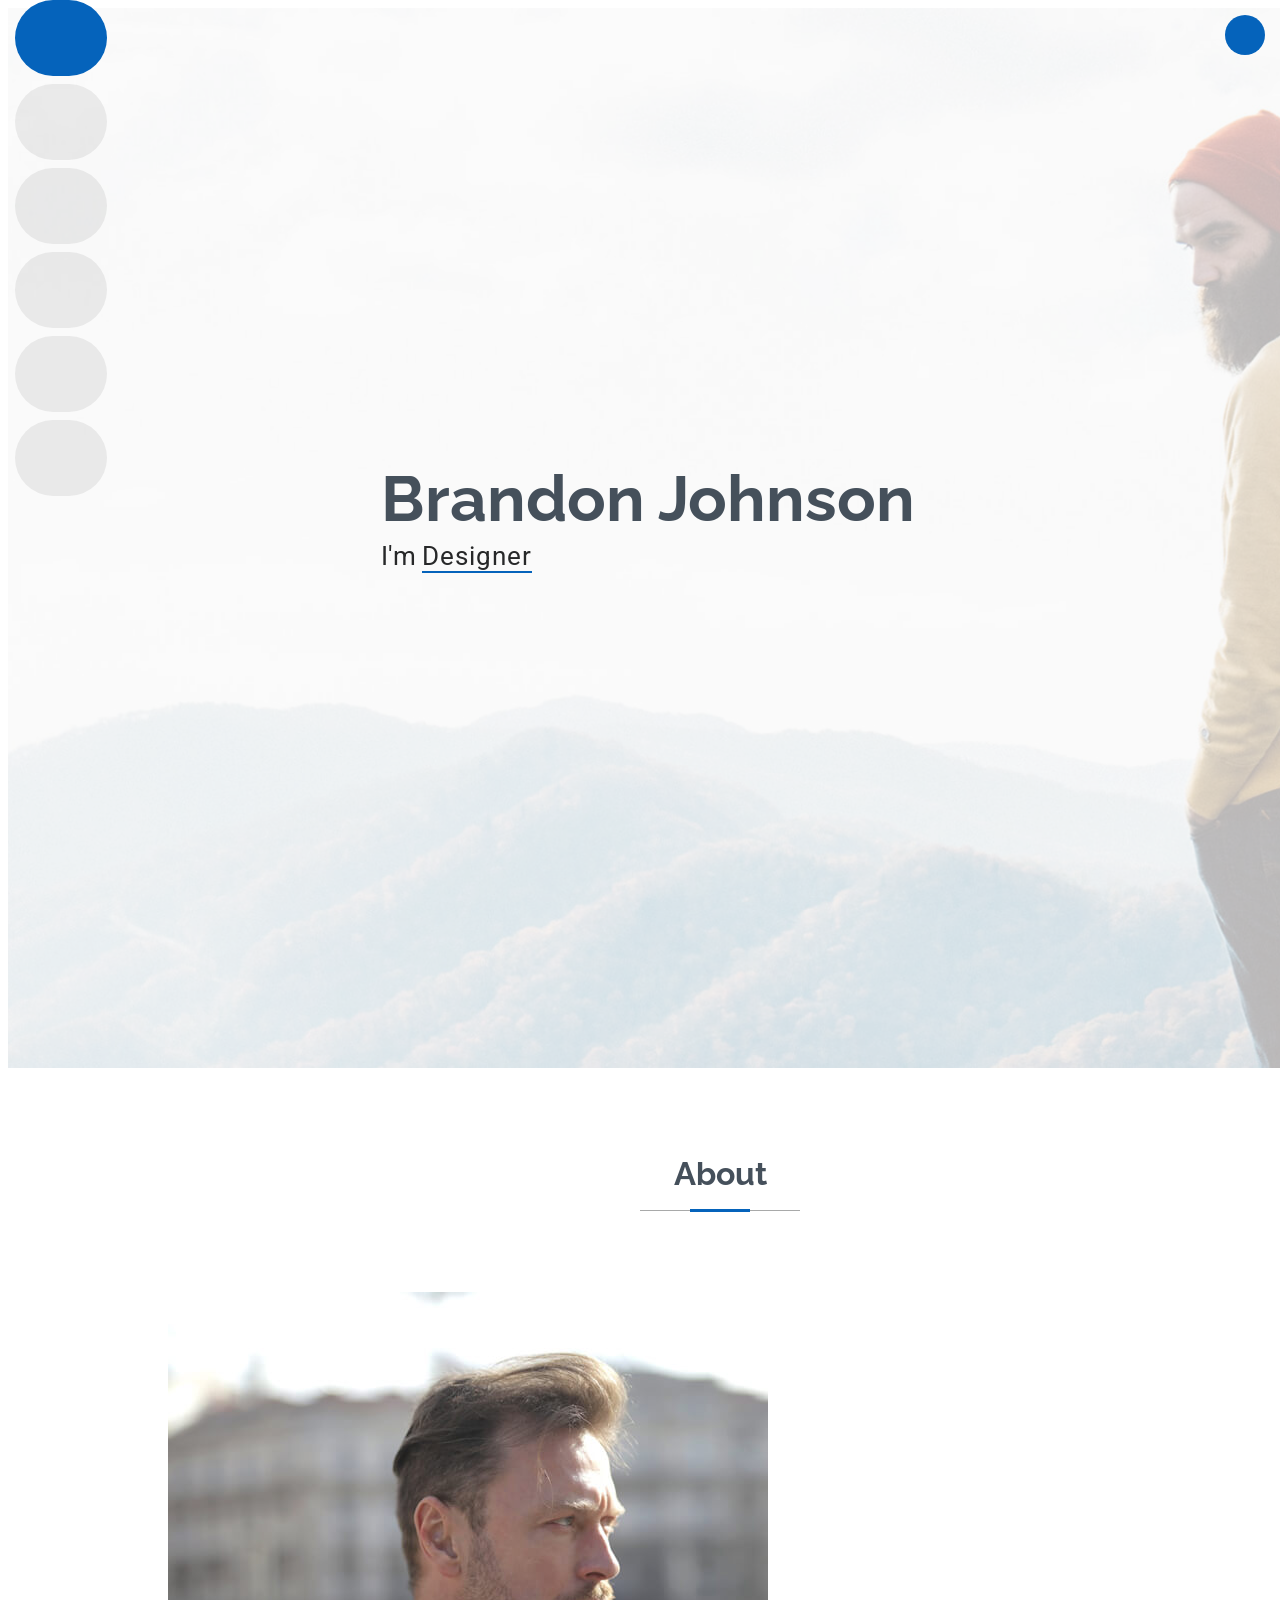
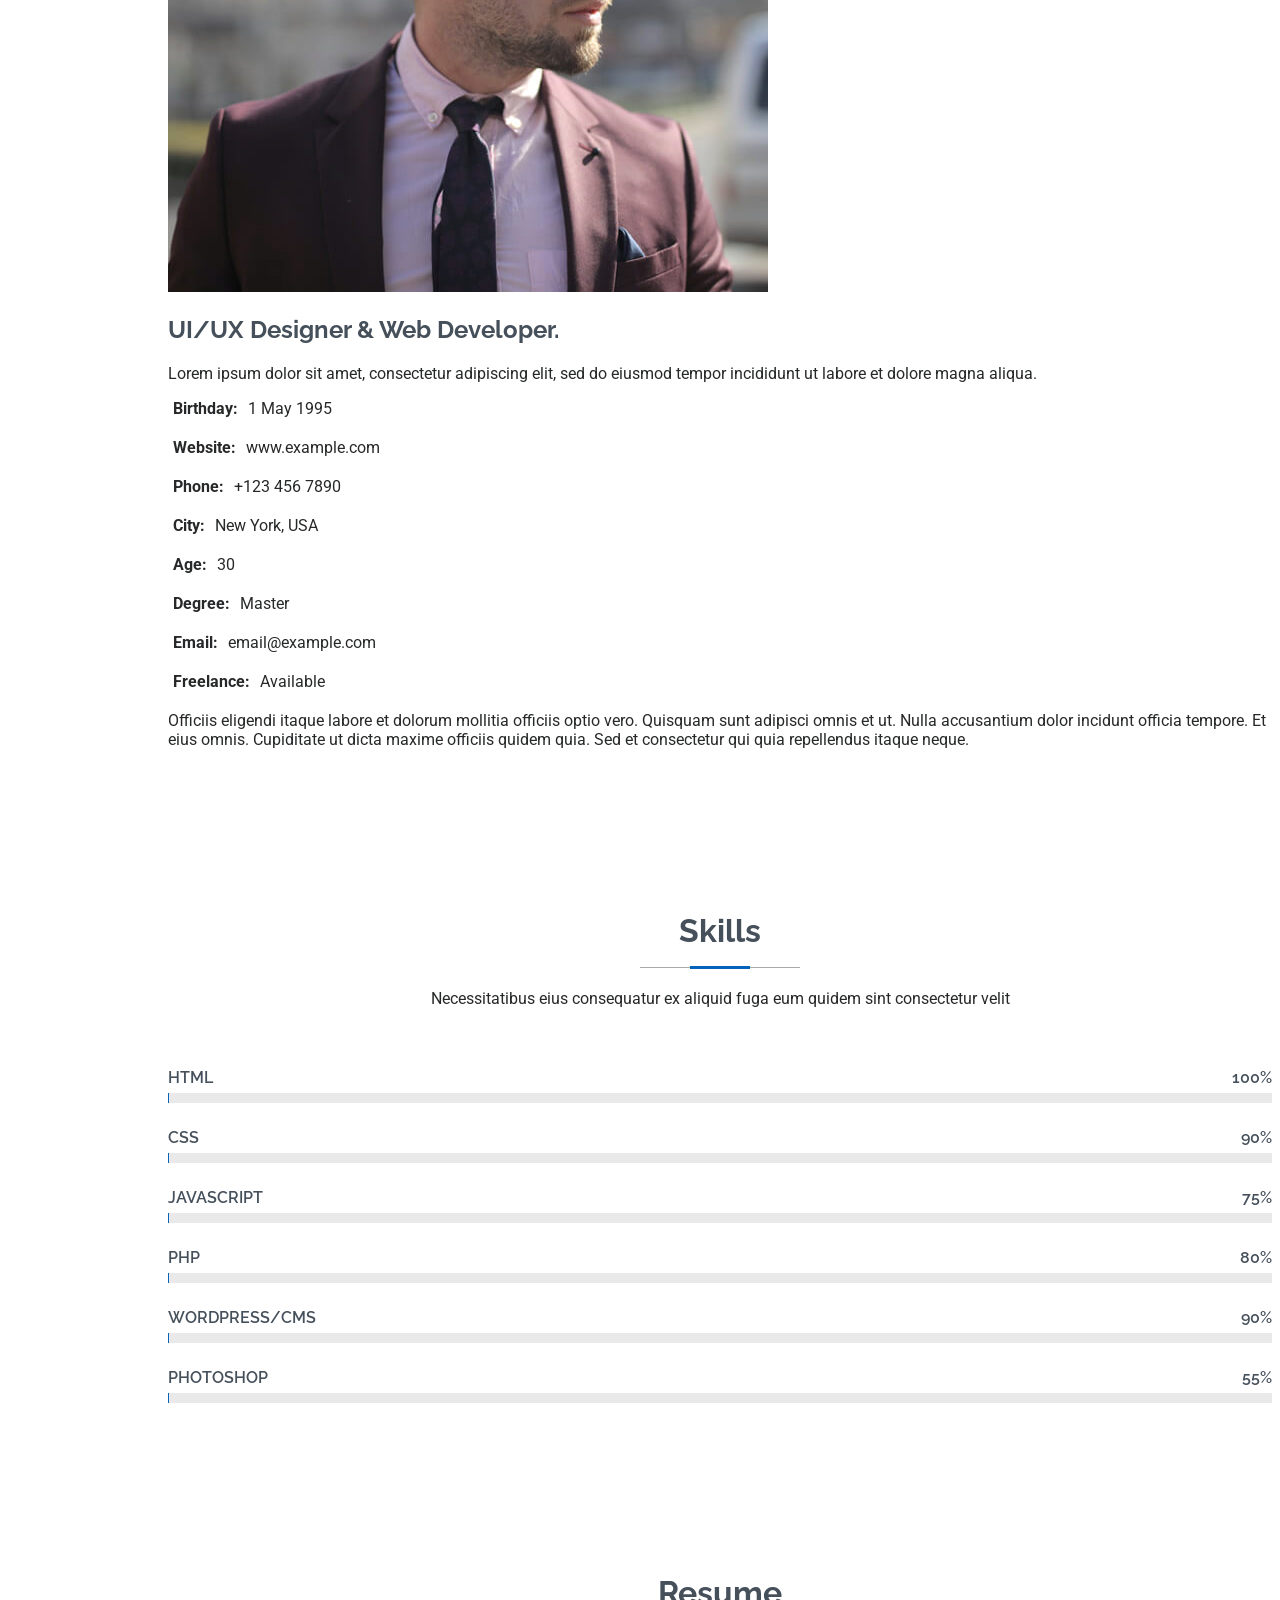
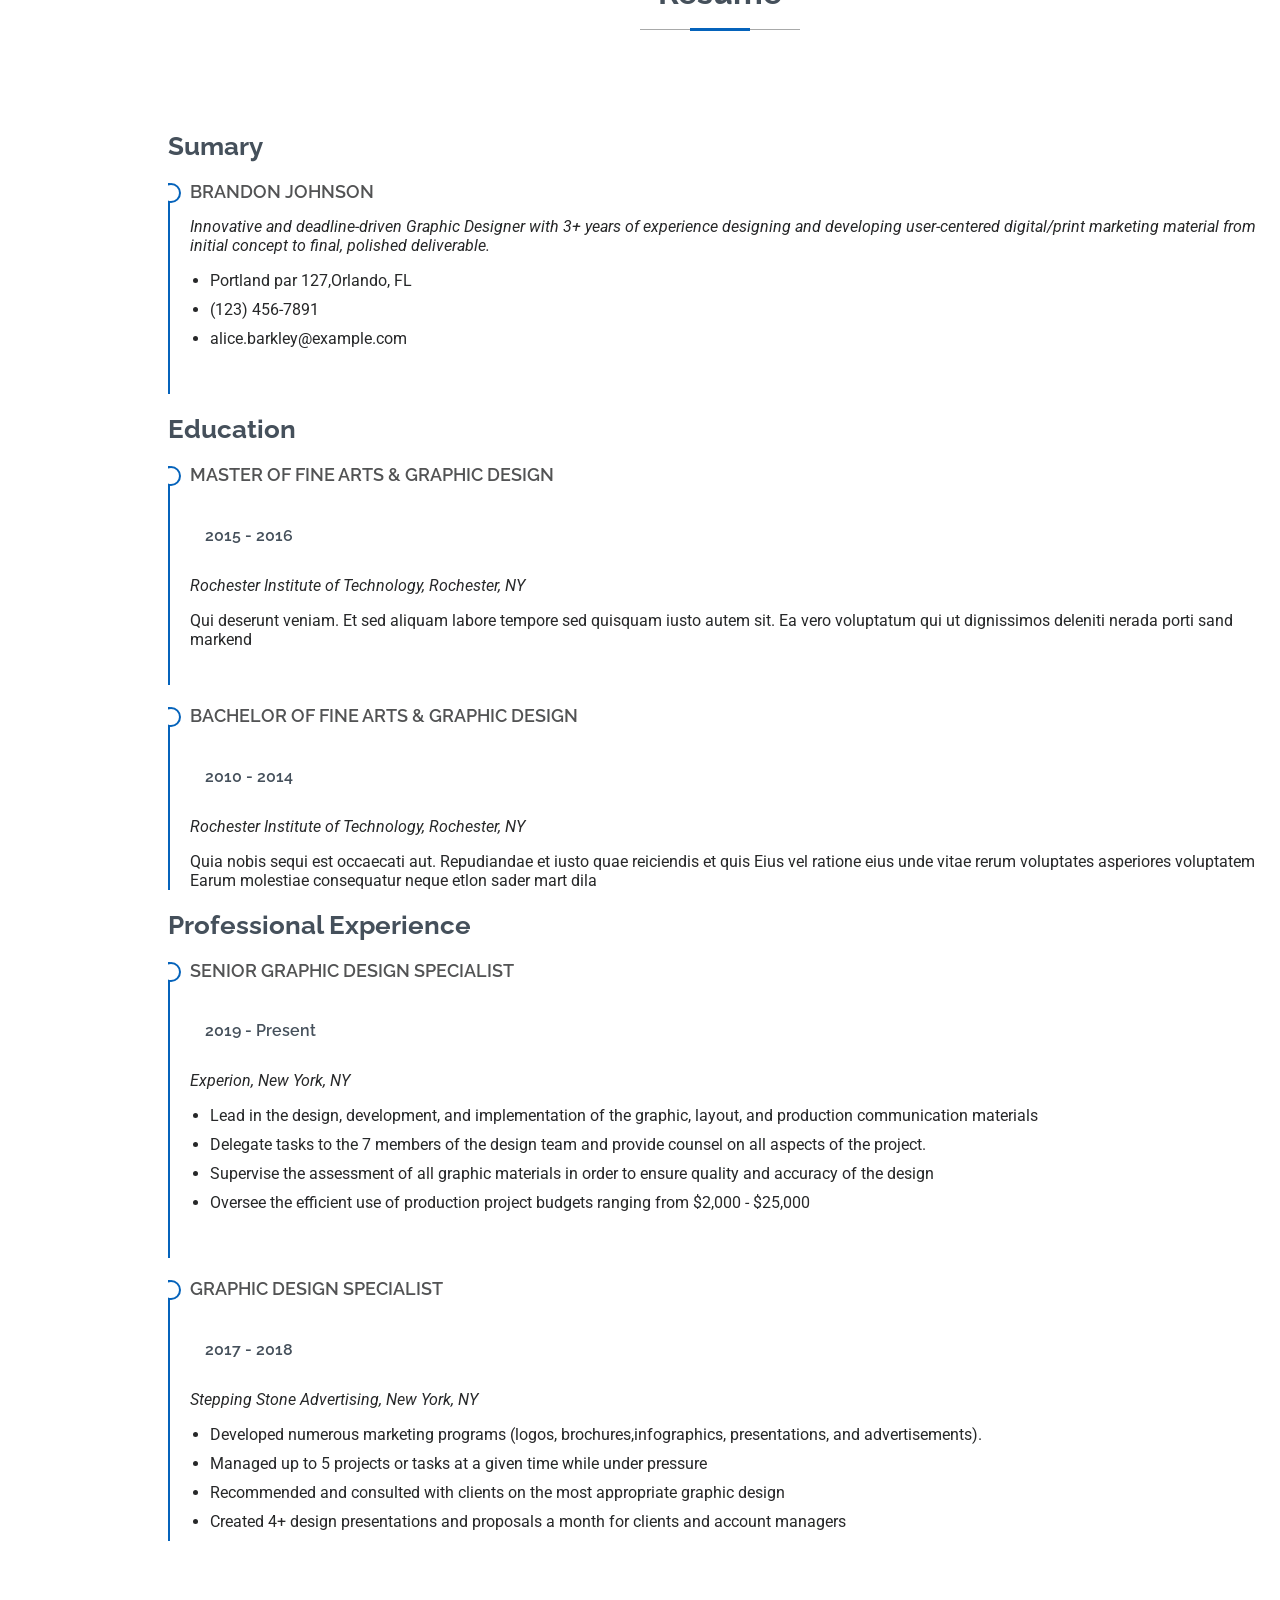
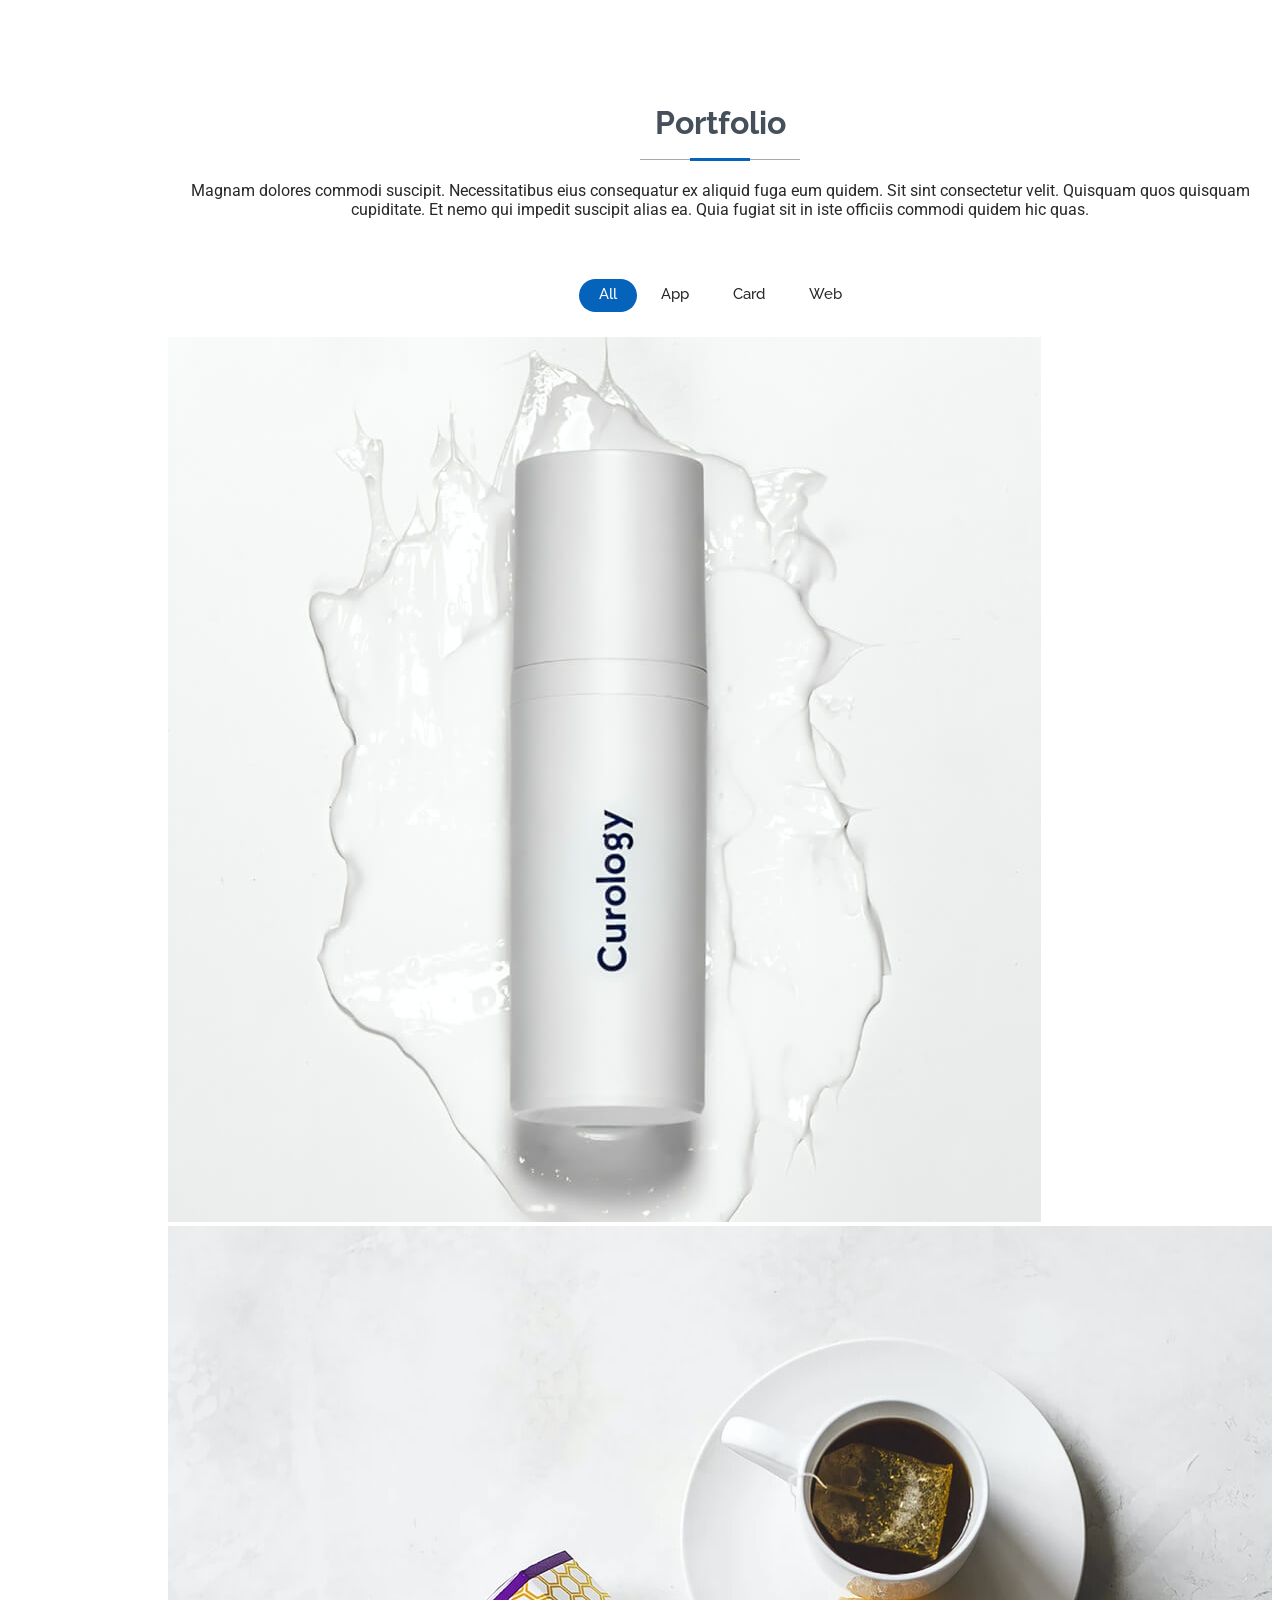
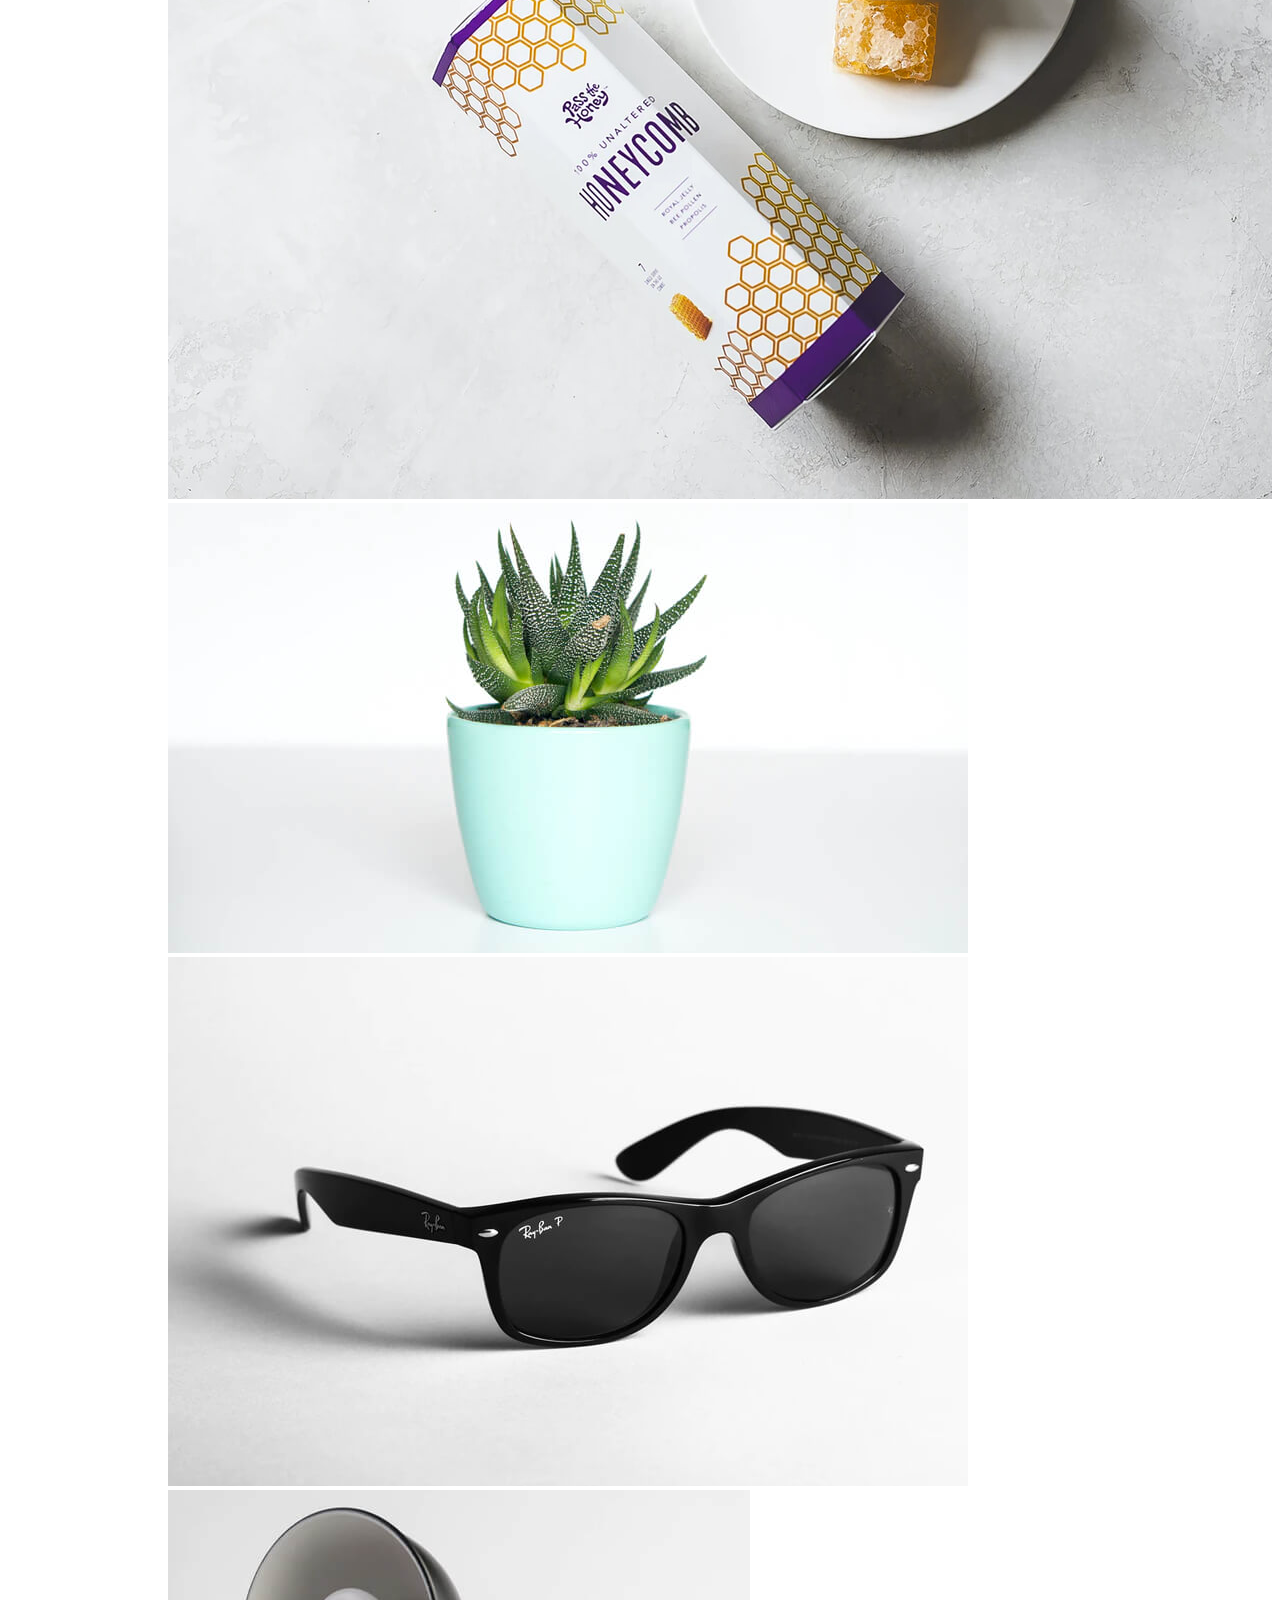
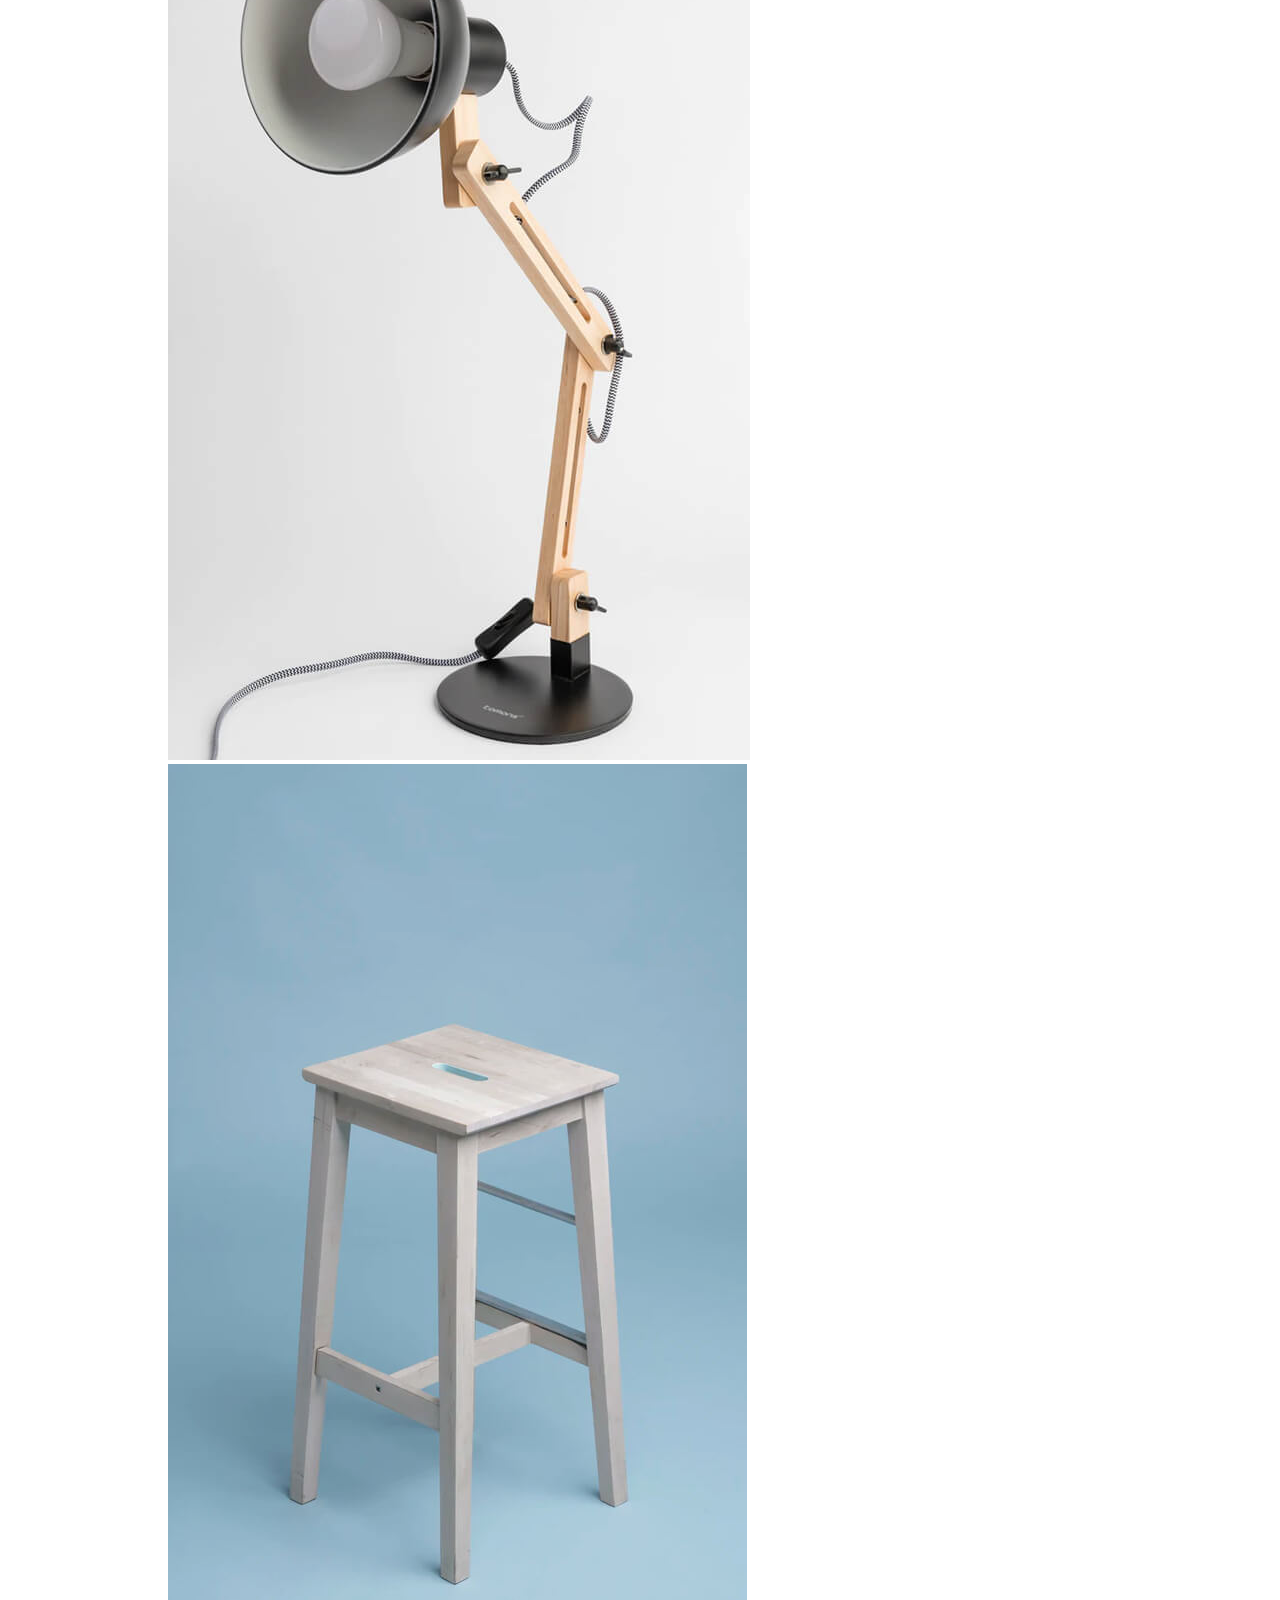
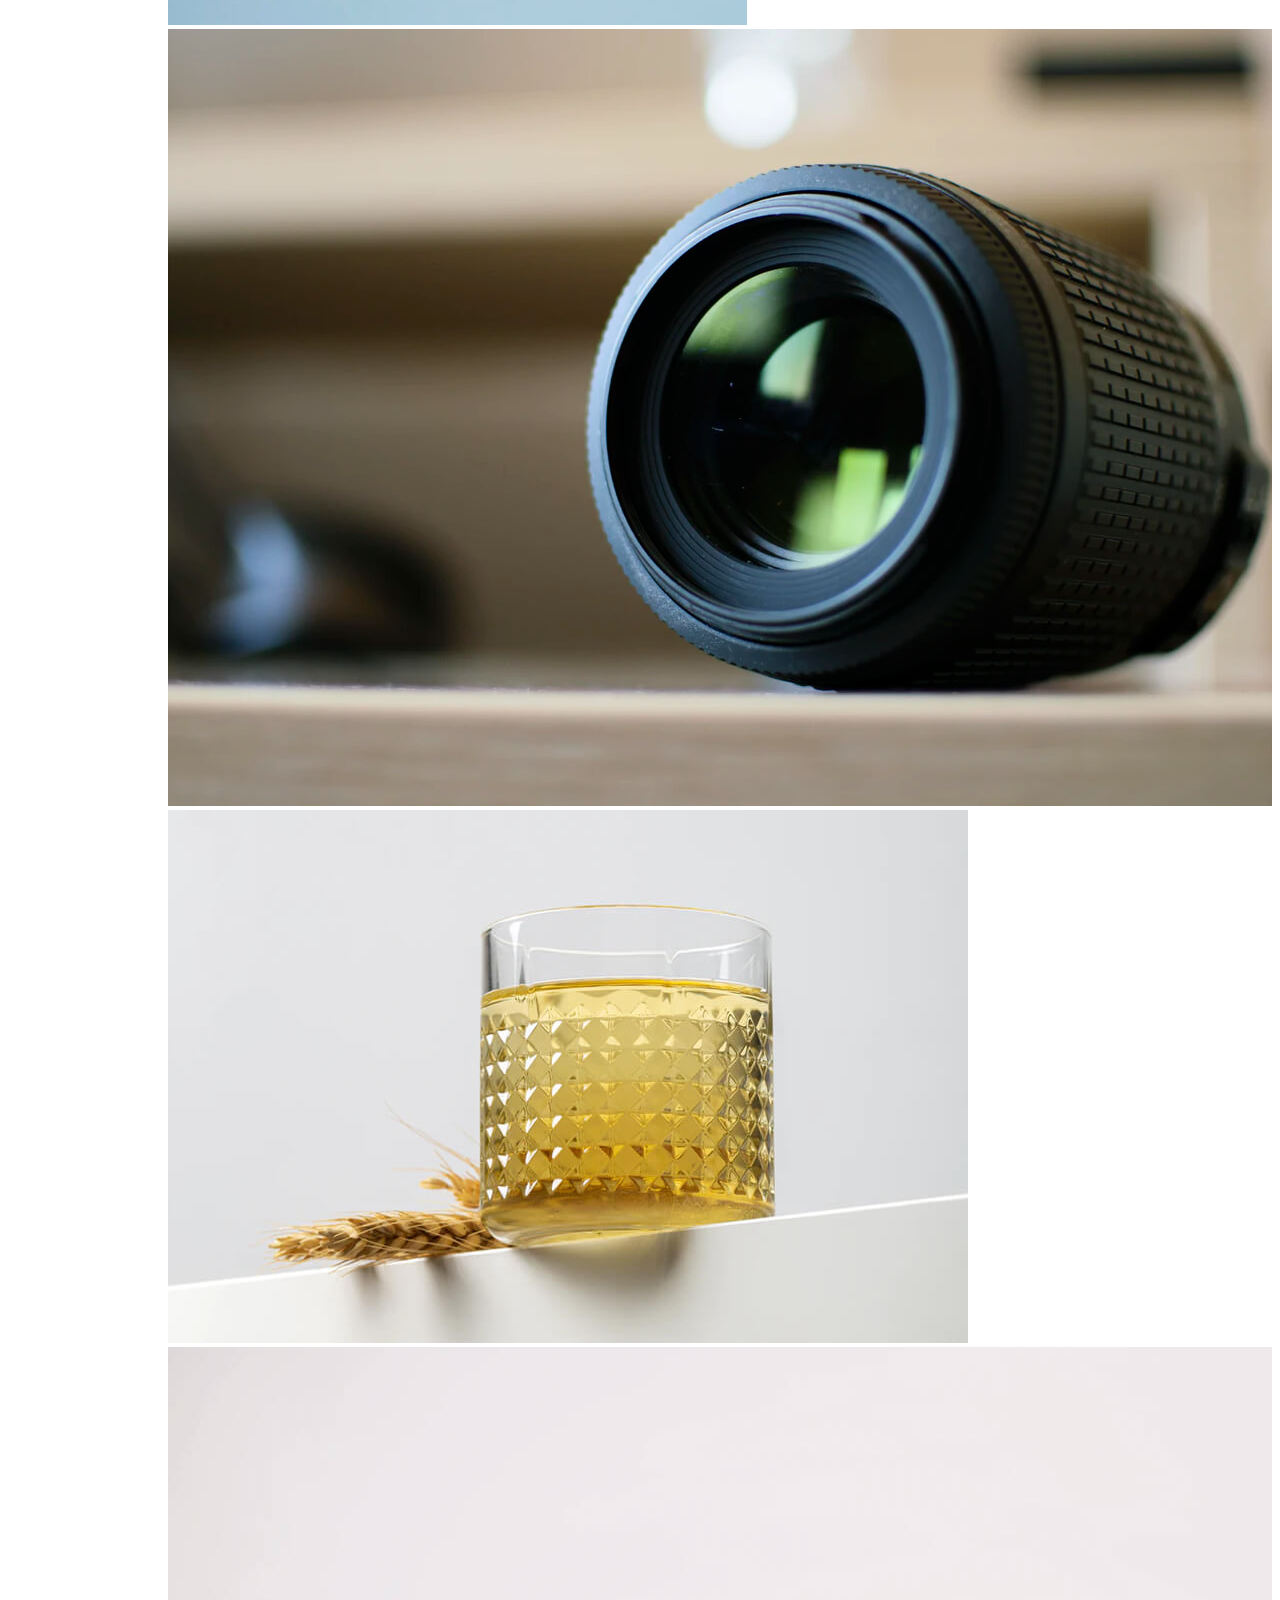
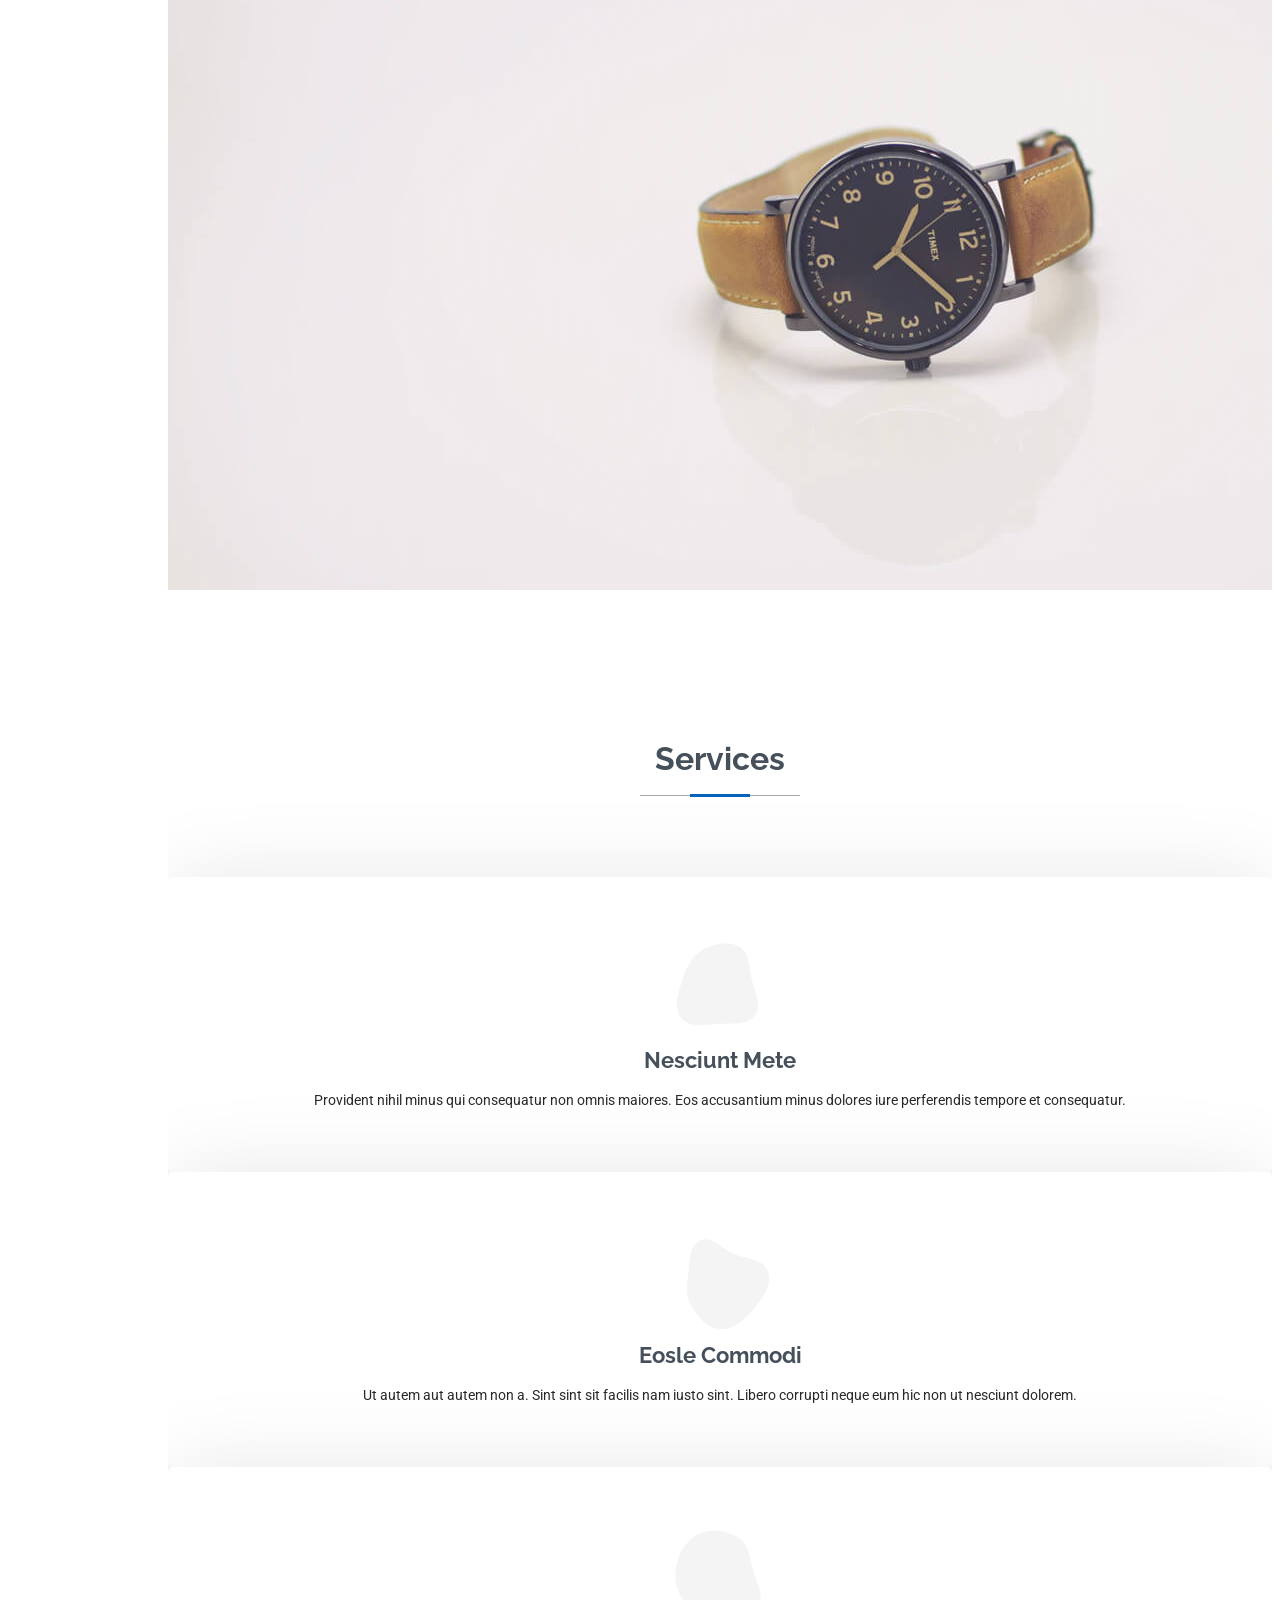
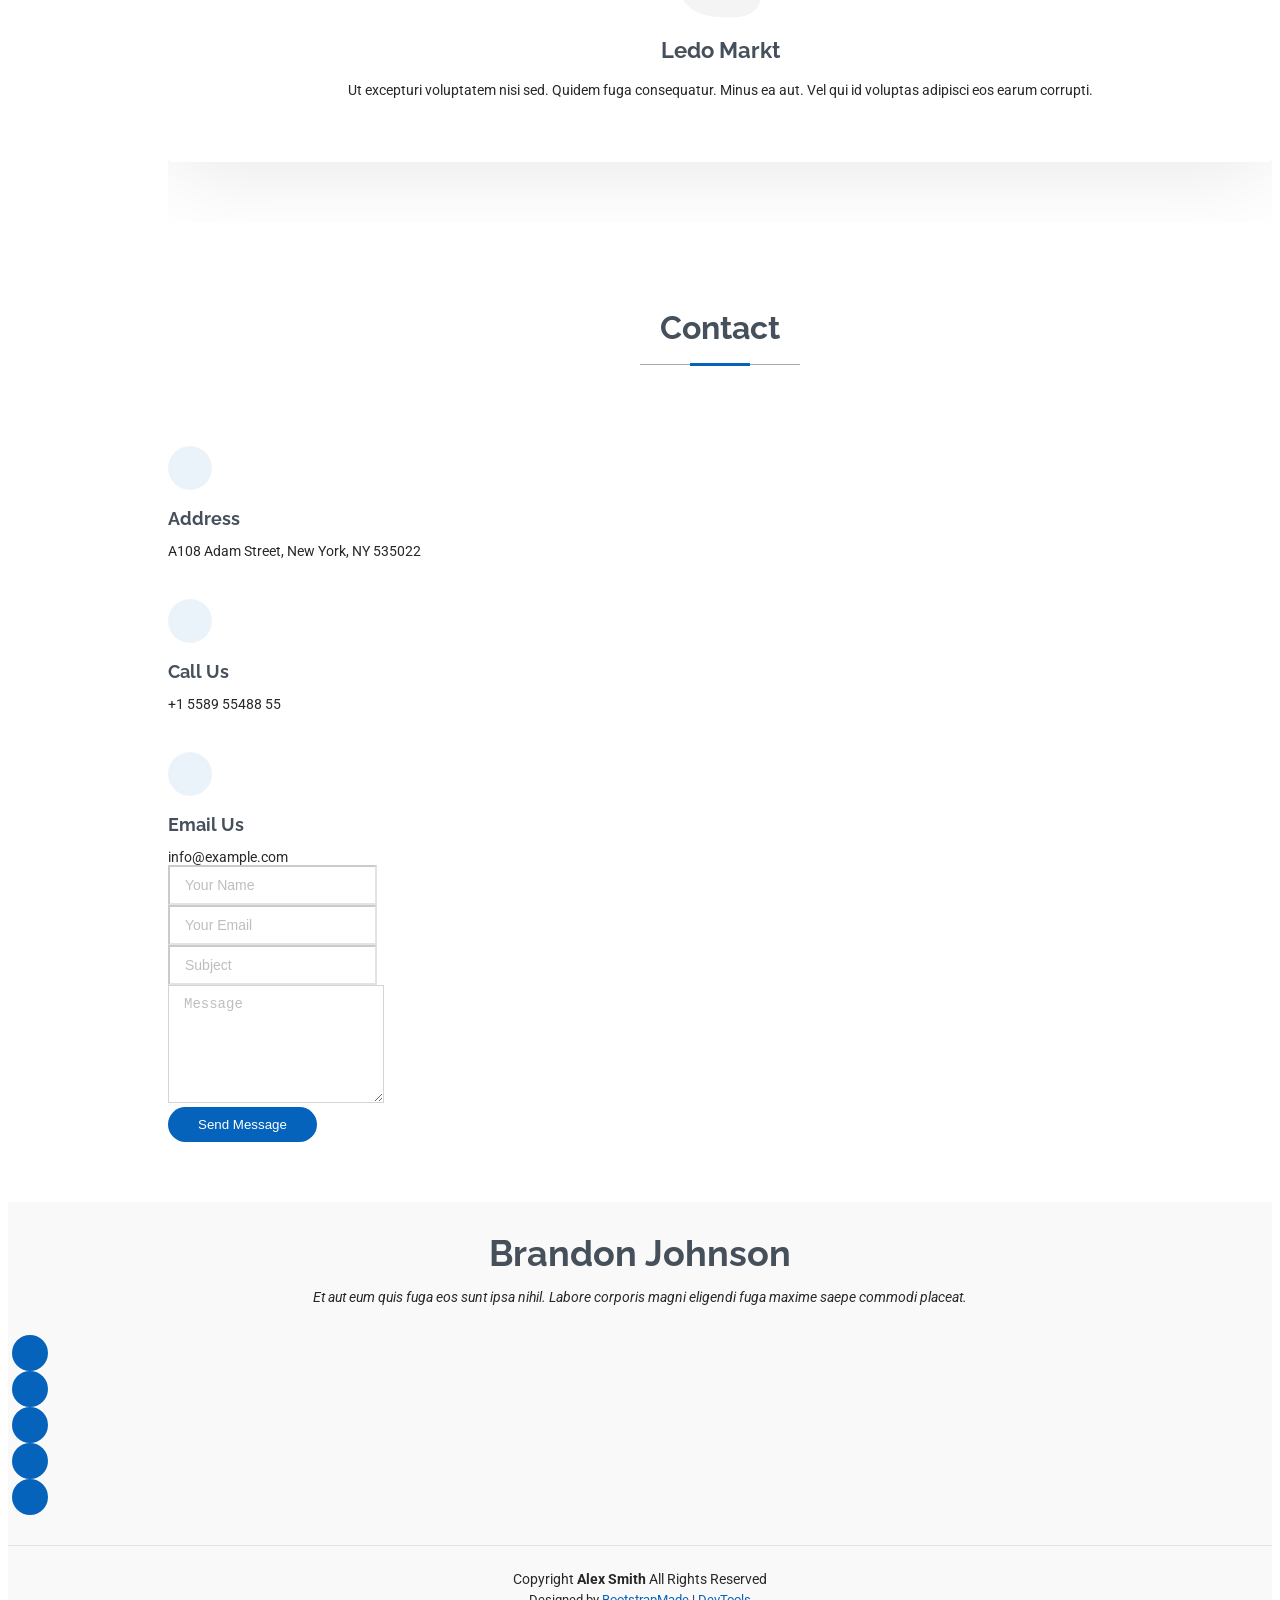
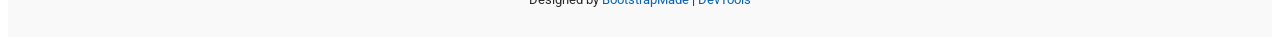
==== index.html @ 4d0a459b "Add files via upload" ====
<!DOCTYPE html>
<html lang="en">

<head>
  <meta charset="utf-8">
  <meta content="width=device-width, initial-scale=1.0" name="viewport">
  <title>Index - MyResume Bootstrap Template</title>
  <meta content="" name="description">
  <meta content="" name="keywords">

  <!-- Favicons -->
  <link href="assets/img/favicon.png" rel="icon">
  <link href="assets/img/apple-touch-icon.png" rel="apple-touch-icon">

  <!-- Fonts -->
  <link href="https://fonts.googleapis.com" rel="preconnect">
  <link href="https://fonts.gstatic.com" rel="preconnect" crossorigin>
  <link href="https://fonts.googleapis.com/css2?family=Roboto:ital,wght@0,100;0,300;0,400;0,500;0,700;0,900;1,100;1,300;1,400;1,500;1,700;1,900&family=Poppins:ital,wght@0,100;0,200;0,300;0,400;0,500;0,600;0,700;0,800;0,900;1,100;1,200;1,300;1,400;1,500;1,600;1,700;1,800;1,900&family=Raleway:ital,wght@0,100;0,200;0,300;0,400;0,500;0,600;0,700;0,800;0,900;1,100;1,200;1,300;1,400;1,500;1,600;1,700;1,800;1,900&display=swap" rel="stylesheet">

  <!-- Vendor CSS Files -->
  <link href="assets/vendor/bootstrap/css/bootstrap.min.css" rel="stylesheet">
  <link href="assets/vendor/bootstrap-icons/bootstrap-icons.css" rel="stylesheet">
  <link href="assets/vendor/aos/aos.css" rel="stylesheet">
  <link href="assets/vendor/glightbox/css/glightbox.min.css" rel="stylesheet">
  <link href="assets/vendor/swiper/swiper-bundle.min.css" rel="stylesheet">

  <!-- Main CSS File -->
  <link href="assets/css/main.css" rel="stylesheet">

  <!-- =======================================================
  * Template Name: MyResume
  * Template URL: https://bootstrapmade.com/free-html-bootstrap-template-my-resume/
  * Updated: Jun 29 2024 with Bootstrap v5.3.3
  * Author: BootstrapMade.com
  * License: https://bootstrapmade.com/license/
  ======================================================== -->
</head>

<body class="index-page">

  <header id="header" class="header d-flex flex-column justify-content-center">

    <i class="header-toggle d-xl-none bi bi-list"></i>

    <nav id="navmenu" class="navmenu">
      <ul>
        <li><a href="#hero" class="active"><i class="bi bi-house navicon"></i><span>Home</span></a></li>
        <li><a href="#about"><i class="bi bi-person navicon"></i><span>About</span></a></li>
        <li><a href="#resume"><i class="bi bi-file-earmark-text navicon"></i><span>Resume</span></a></li>
        <li><a href="#portfolio"><i class="bi bi-images navicon"></i><span>Portfolio</span></a></li>
        <li><a href="#services"><i class="bi bi-hdd-stack navicon"></i><span>Services</span></a></li>
        <li><a href="#contact"><i class="bi bi-envelope navicon"></i><span>Contact</span></a></li>
      </ul>
    </nav>

  </header>

  <main class="main">

    <!-- Hero Section -->
    <section id="hero" class="hero section light-background">

      <img src="assets/img/hero-bg.jpg" alt="">

      <div class="container" data-aos="zoom-out">
        <div class="row justify-content-center">
          <div class="col-lg-9">
            <h2>Brandon Johnson</h2>
            <p>I'm <span class="typed" data-typed-items="Designer, Developer, Freelancer, Photographer">Designer</span><span class="typed-cursor typed-cursor--blink" aria-hidden="true"></span></p>
            <div class="social-links">
              <a href="#"><i class="bi bi-twitter-x"></i></a>
              <a href="#"><i class="bi bi-facebook"></i></a>
              <a href="#"><i class="bi bi-instagram"></i></a>
              <a href="#"><i class="bi bi-linkedin"></i></a>
            </div>
          </div>
        </div>
      </div>

    </section><!-- /Hero Section -->

    <!-- About Section -->
    <section id="about" class="about section">

      <!-- Section Title -->
      <div class="container section-title" data-aos="fade-up">
        <h2>About</h2>
      </div><!-- End Section Title -->

      <div class="container" data-aos="fade-up" data-aos-delay="100">

        <div class="row gy-4 justify-content-center">
          <div class="col-lg-4">
            <img src="assets/img/profile-img.jpg" class="img-fluid" alt="">
          </div>
          <div class="col-lg-8 content">
            <h2>UI/UX Designer &amp; Web Developer.</h2>
            <p class="fst-italic py-3">
              Lorem ipsum dolor sit amet, consectetur adipiscing elit, sed do eiusmod tempor incididunt ut labore et dolore
              magna aliqua.
            </p>
            <div class="row">
              <div class="col-lg-6">
                <ul>
                  <li><i class="bi bi-chevron-right"></i> <strong>Birthday:</strong> <span>1 May 1995</span></li>
                  <li><i class="bi bi-chevron-right"></i> <strong>Website:</strong> <span>www.example.com</span></li>
                  <li><i class="bi bi-chevron-right"></i> <strong>Phone:</strong> <span>+123 456 7890</span></li>
                  <li><i class="bi bi-chevron-right"></i> <strong>City:</strong> <span>New York, USA</span></li>
                </ul>
              </div>
              <div class="col-lg-6">
                <ul>
                  <li><i class="bi bi-chevron-right"></i> <strong>Age:</strong> <span>30</span></li>
                  <li><i class="bi bi-chevron-right"></i> <strong>Degree:</strong> <span>Master</span></li>
                  <li><i class="bi bi-chevron-right"></i> <strong>Email:</strong> <span>email@example.com</span></li>
                  <li><i class="bi bi-chevron-right"></i> <strong>Freelance:</strong> <span>Available</span></li>
                </ul>
              </div>
            </div>
            <p class="py-3">
              Officiis eligendi itaque labore et dolorum mollitia officiis optio vero. Quisquam sunt adipisci omnis et ut. Nulla accusantium dolor incidunt officia tempore. Et eius omnis.
              Cupiditate ut dicta maxime officiis quidem quia. Sed et consectetur qui quia repellendus itaque neque.
            </p>
          </div>
        </div>

      </div>

    </section><!-- /About Section -->

    <!-- Skills Section -->
    <section id="skills" class="skills section">

      <!-- Section Title -->
      <div class="container section-title" data-aos="fade-up">
        <h2>Skills</h2>
        <p>Necessitatibus eius consequatur ex aliquid fuga eum quidem sint consectetur velit</p>
      </div><!-- End Section Title -->

      <div class="container" data-aos="fade-up" data-aos-delay="100">

        <div class="row skills-content skills-animation">

          <div class="col-lg-6">

            <div class="progress">
              <span class="skill"><span>HTML</span> <i class="val">100%</i></span>
              <div class="progress-bar-wrap">
                <div class="progress-bar" role="progressbar" aria-valuenow="100" aria-valuemin="0" aria-valuemax="100"></div>
              </div>
            </div><!-- End Skills Item -->

            <div class="progress">
              <span class="skill"><span>CSS</span> <i class="val">90%</i></span>
              <div class="progress-bar-wrap">
                <div class="progress-bar" role="progressbar" aria-valuenow="90" aria-valuemin="0" aria-valuemax="100"></div>
              </div>
            </div><!-- End Skills Item -->

            <div class="progress">
              <span class="skill"><span>JavaScript</span> <i class="val">75%</i></span>
              <div class="progress-bar-wrap">
                <div class="progress-bar" role="progressbar" aria-valuenow="75" aria-valuemin="0" aria-valuemax="100"></div>
              </div>
            </div><!-- End Skills Item -->

          </div>

          <div class="col-lg-6">

            <div class="progress">
              <span class="skill"><span>PHP</span> <i class="val">80%</i></span>
              <div class="progress-bar-wrap">
                <div class="progress-bar" role="progressbar" aria-valuenow="80" aria-valuemin="0" aria-valuemax="100"></div>
              </div>
            </div><!-- End Skills Item -->

            <div class="progress">
              <span class="skill"><span>WordPress/CMS</span> <i class="val">90%</i></span>
              <div class="progress-bar-wrap">
                <div class="progress-bar" role="progressbar" aria-valuenow="90" aria-valuemin="0" aria-valuemax="100"></div>
              </div>
            </div><!-- End Skills Item -->

            <div class="progress">
              <span class="skill"><span>Photoshop</span> <i class="val">55%</i></span>
              <div class="progress-bar-wrap">
                <div class="progress-bar" role="progressbar" aria-valuenow="55" aria-valuemin="0" aria-valuemax="100"></div>
              </div>
            </div><!-- End Skills Item -->

          </div>

        </div>

      </div>

    </section><!-- /Skills Section -->

    <!-- Resume Section -->
    <section id="resume" class="resume section">

      <!-- Section Title -->
      <div class="container section-title" data-aos="fade-up">
        <h2>Resume</h2>
      </div><!-- End Section Title -->

      <div class="container">

        <div class="row">

          <div class="col-lg-6" data-aos="fade-up" data-aos-delay="100">
            <h3 class="resume-title">Sumary</h3>

            <div class="resume-item pb-0">
              <h4>Brandon Johnson</h4>
              <p><em>Innovative and deadline-driven Graphic Designer with 3+ years of experience designing and developing user-centered digital/print marketing material from initial concept to final, polished deliverable.</em></p>
              <ul>
                <li>Portland par 127,Orlando, FL</li>
                <li>(123) 456-7891</li>
                <li>alice.barkley@example.com</li>
              </ul>
            </div><!-- Edn Resume Item -->

            <h3 class="resume-title">Education</h3>
            <div class="resume-item">
              <h4>Master of Fine Arts &amp; Graphic Design</h4>
              <h5>2015 - 2016</h5>
              <p><em>Rochester Institute of Technology, Rochester, NY</em></p>
              <p>Qui deserunt veniam. Et sed aliquam labore tempore sed quisquam iusto autem sit. Ea vero voluptatum qui ut dignissimos deleniti nerada porti sand markend</p>
            </div><!-- Edn Resume Item -->

            <div class="resume-item">
              <h4>Bachelor of Fine Arts &amp; Graphic Design</h4>
              <h5>2010 - 2014</h5>
              <p><em>Rochester Institute of Technology, Rochester, NY</em></p>
              <p>Quia nobis sequi est occaecati aut. Repudiandae et iusto quae reiciendis et quis Eius vel ratione eius unde vitae rerum voluptates asperiores voluptatem Earum molestiae consequatur neque etlon sader mart dila</p>
            </div><!-- Edn Resume Item -->

          </div>

          <div class="col-lg-6" data-aos="fade-up" data-aos-delay="200">
            <h3 class="resume-title">Professional Experience</h3>
            <div class="resume-item">
              <h4>Senior graphic design specialist</h4>
              <h5>2019 - Present</h5>
              <p><em>Experion, New York, NY </em></p>
              <ul>
                <li>Lead in the design, development, and implementation of the graphic, layout, and production communication materials</li>
                <li>Delegate tasks to the 7 members of the design team and provide counsel on all aspects of the project. </li>
                <li>Supervise the assessment of all graphic materials in order to ensure quality and accuracy of the design</li>
                <li>Oversee the efficient use of production project budgets ranging from $2,000 - $25,000</li>
              </ul>
            </div><!-- Edn Resume Item -->

            <div class="resume-item">
              <h4>Graphic design specialist</h4>
              <h5>2017 - 2018</h5>
              <p><em>Stepping Stone Advertising, New York, NY</em></p>
              <ul>
                <li>Developed numerous marketing programs (logos, brochures,infographics, presentations, and advertisements).</li>
                <li>Managed up to 5 projects or tasks at a given time while under pressure</li>
                <li>Recommended and consulted with clients on the most appropriate graphic design</li>
                <li>Created 4+ design presentations and proposals a month for clients and account managers</li>
              </ul>
            </div><!-- Edn Resume Item -->

          </div>

        </div>

      </div>

    </section><!-- /Resume Section -->

    <!-- Portfolio Section -->
    <section id="portfolio" class="portfolio section">

      <!-- Section Title -->
      <div class="container section-title" data-aos="fade-up">
        <h2>Portfolio</h2>
        <p>Magnam dolores commodi suscipit. Necessitatibus eius consequatur ex aliquid fuga eum quidem. Sit sint consectetur velit. Quisquam quos quisquam cupiditate. Et nemo qui impedit suscipit alias ea. Quia fugiat sit in iste officiis commodi quidem hic quas.</p>
      </div><!-- End Section Title -->

      <div class="container">

        <div class="isotope-layout" data-default-filter="*" data-layout="masonry" data-sort="original-order">

          <ul class="portfolio-filters isotope-filters" data-aos="fade-up" data-aos-delay="100">
            <li data-filter="*" class="filter-active">All</li>
            <li data-filter=".filter-app">App</li>
            <li data-filter=".filter-product">Card</li>
            <li data-filter=".filter-branding">Web</li>
          </ul><!-- End Portfolio Filters -->

          <div class="row gy-4 isotope-container" data-aos="fade-up" data-aos-delay="200">

            <div class="col-lg-4 col-md-6 portfolio-item isotope-item filter-app">
              <img src="assets/img/masonry-portfolio/masonry-portfolio-1.jpg" class="img-fluid" alt="">
              <div class="portfolio-info">
                <h4>App 1</h4>
                <p>Lorem ipsum, dolor sit</p>
                <a href="assets/img/masonry-portfolio/masonry-portfolio-1.jpg" title="App 1" data-gallery="portfolio-gallery-app" class="glightbox preview-link"><i class="bi bi-zoom-in"></i></a>
                <a href="" title="More Details" class="details-link"><i class="bi bi-link-45deg"></i></a>
              </div>
            </div><!-- End Portfolio Item -->

            <div class="col-lg-4 col-md-6 portfolio-item isotope-item filter-product">
              <img src="assets/img/masonry-portfolio/masonry-portfolio-2.jpg" class="img-fluid" alt="">
              <div class="portfolio-info">
                <h4>Product 1</h4>
                <p>Lorem ipsum, dolor sit</p>
                <a href="assets/img/masonry-portfolio/masonry-portfolio-2.jpg" title="Product 1" data-gallery="portfolio-gallery-product" class="glightbox preview-link"><i class="bi bi-zoom-in"></i></a>
                <a href="" title="More Details" class="details-link"><i class="bi bi-link-45deg"></i></a>
              </div>
            </div><!-- End Portfolio Item -->

            <div class="col-lg-4 col-md-6 portfolio-item isotope-item filter-branding">
              <img src="assets/img/masonry-portfolio/masonry-portfolio-3.jpg" class="img-fluid" alt="">
              <div class="portfolio-info">
                <h4>Branding 1</h4>
                <p>Lorem ipsum, dolor sit</p>
                <a href="assets/img/masonry-portfolio/masonry-portfolio-3.jpg" title="Branding 1" data-gallery="portfolio-gallery-branding" class="glightbox preview-link"><i class="bi bi-zoom-in"></i></a>
                <a href="" title="More Details" class="details-link"><i class="bi bi-link-45deg"></i></a>
              </div>
            </div><!-- End Portfolio Item -->

            <div class="col-lg-4 col-md-6 portfolio-item isotope-item filter-app">
              <img src="assets/img/masonry-portfolio/masonry-portfolio-4.jpg" class="img-fluid" alt="">
              <div class="portfolio-info">
                <h4>App 2</h4>
                <p>Lorem ipsum, dolor sit</p>
                <a href="assets/img/masonry-portfolio/masonry-portfolio-4.jpg" title="App 2" data-gallery="portfolio-gallery-app" class="glightbox preview-link"><i class="bi bi-zoom-in"></i></a>
                <a href="" title="More Details" class="details-link"><i class="bi bi-link-45deg"></i></a>
              </div>
            </div><!-- End Portfolio Item -->

            <div class="col-lg-4 col-md-6 portfolio-item isotope-item filter-product">
              <img src="assets/img/masonry-portfolio/masonry-portfolio-5.jpg" class="img-fluid" alt="">
              <div class="portfolio-info">
                <h4>Product 2</h4>
                <p>Lorem ipsum, dolor sit</p>
                <a href="assets/img/masonry-portfolio/masonry-portfolio-5.jpg" title="Product 2" data-gallery="portfolio-gallery-product" class="glightbox preview-link"><i class="bi bi-zoom-in"></i></a>
                <a href="" title="More Details" class="details-link"><i class="bi bi-link-45deg"></i></a>
              </div>
            </div><!-- End Portfolio Item -->

            <div class="col-lg-4 col-md-6 portfolio-item isotope-item filter-branding">
              <img src="assets/img/masonry-portfolio/masonry-portfolio-6.jpg" class="img-fluid" alt="">
              <div class="portfolio-info">
                <h4>Branding 2</h4>
                <p>Lorem ipsum, dolor sit</p>
                <a href="assets/img/masonry-portfolio/masonry-portfolio-6.jpg" title="Branding 2" data-gallery="portfolio-gallery-branding" class="glightbox preview-link"><i class="bi bi-zoom-in"></i></a>
                <a href="" title="More Details" class="details-link"><i class="bi bi-link-45deg"></i></a>
              </div>
            </div><!-- End Portfolio Item -->

            <div class="col-lg-4 col-md-6 portfolio-item isotope-item filter-app">
              <img src="assets/img/masonry-portfolio/masonry-portfolio-7.jpg" class="img-fluid" alt="">
              <div class="portfolio-info">
                <h4>App 3</h4>
                <p>Lorem ipsum, dolor sit</p>
                <a href="assets/img/masonry-portfolio/masonry-portfolio-7.jpg" title="App 3" data-gallery="portfolio-gallery-app" class="glightbox preview-link"><i class="bi bi-zoom-in"></i></a>
                <a href="" title="More Details" class="details-link"><i class="bi bi-link-45deg"></i></a>
              </div>
            </div><!-- End Portfolio Item -->

            <div class="col-lg-4 col-md-6 portfolio-item isotope-item filter-product">
              <img src="assets/img/masonry-portfolio/masonry-portfolio-8.jpg" class="img-fluid" alt="">
              <div class="portfolio-info">
                <h4>Product 3</h4>
                <p>Lorem ipsum, dolor sit</p>
                <a href="assets/img/masonry-portfolio/masonry-portfolio-8.jpg" title="Product 3" data-gallery="portfolio-gallery-product" class="glightbox preview-link"><i class="bi bi-zoom-in"></i></a>
                <a href="" title="More Details" class="details-link"><i class="bi bi-link-45deg"></i></a>
              </div>
            </div><!-- End Portfolio Item -->

            <div class="col-lg-4 col-md-6 portfolio-item isotope-item filter-branding">
              <img src="assets/img/masonry-portfolio/masonry-portfolio-9.jpg" class="img-fluid" alt="">
              <div class="portfolio-info">
                <h4>Branding 3</h4>
                <p>Lorem ipsum, dolor sit</p>
                <a href="assets/img/masonry-portfolio/masonry-portfolio-9.jpg" title="Branding 2" data-gallery="portfolio-gallery-branding" class="glightbox preview-link"><i class="bi bi-zoom-in"></i></a>
                <a href="" title="More Details" class="details-link"><i class="bi bi-link-45deg"></i></a>
              </div>
            </div><!-- End Portfolio Item -->

          </div><!-- End Portfolio Container -->

        </div>

      </div>

    </section><!-- /Portfolio Section -->

    <!-- Services Section -->
    <section id="services" class="services section">

      <!-- Section Title -->
      <div class="container section-title" data-aos="fade-up">
        <h2>Services</h2>
      </div><!-- End Section Title -->

      <div class="container">

        <div class="row gy-4">

          <div class="col-lg-4 col-md-6" data-aos="fade-up" data-aos-delay="100">
            <div class="service-item item-cyan position-relative">
              <div class="icon">
                <svg width="100" height="100" viewBox="0 0 600 600" xmlns="http://www.w3.org/2000/svg">
                  <path stroke="none" stroke-width="0" fill="#f5f5f5" d="M300,521.0016835830174C376.1290562159157,517.8887921683347,466.0731472004068,529.7835943286574,510.70327084640275,468.03025145048787C554.3714126377745,407.6079735673963,508.03601936045806,328.9844924480964,491.2728898941984,256.3432110539036C474.5976632858925,184.082847569629,479.9380746630129,96.60480741107993,416.23090153303,58.64404602377083C348.86323505073057,18.502131276798302,261.93793281208167,40.57373210992963,193.5410806939664,78.93577620505333C130.42746243093433,114.334589627462,98.30271207620316,179.96522072025542,76.75703585869454,249.04625023123273C51.97151888228291,328.5150500222984,13.704378332031375,421.85034740162234,66.52175969318436,486.19268352777647C119.04800174914682,550.1803526380478,217.28368757567262,524.383925680826,300,521.0016835830174"></path>
                </svg>
                <i class="bi bi-activity"></i>
              </div>
              <a href="#" class="stretched-link">
                <h3>Nesciunt Mete</h3>
              </a>
              <p>Provident nihil minus qui consequatur non omnis maiores. Eos accusantium minus dolores iure perferendis tempore et consequatur.</p>
            </div>
          </div><!-- End Service Item -->

          <div class="col-lg-4 col-md-6" data-aos="fade-up" data-aos-delay="200">
            <div class="service-item item-orange position-relative">
              <div class="icon">
                <svg width="100" height="100" viewBox="0 0 600 600" xmlns="http://www.w3.org/2000/svg">
                  <path stroke="none" stroke-width="0" fill="#f5f5f5" d="M300,582.0697525312426C382.5290701553225,586.8405444964366,449.9789794690241,525.3245884688669,502.5850820975895,461.55621195738473C556.606425686781,396.0723002908107,615.8543463187945,314.28637112970534,586.6730223649479,234.56875336149918C558.9533121215079,158.8439757836574,454.9685369536778,164.00468322053177,381.49747125262974,130.76875717737553C312.15926192815925,99.40240125094834,248.97055460311594,18.661163978235184,179.8680185752513,50.54337015887873C110.5421016452524,82.52863877960104,119.82277516462835,180.83849132639028,109.12597500060166,256.43424936330496C100.08760227029461,320.3096726198365,92.17705696193138,384.0621239912766,124.79988738764834,439.7174275375508C164.83382741302287,508.01625554203684,220.96474134820875,577.5009287672846,300,582.0697525312426"></path>
                </svg>
                <i class="bi bi-broadcast"></i>
              </div>
              <a href="#" class="stretched-link">
                <h3>Eosle Commodi</h3>
              </a>
              <p>Ut autem aut autem non a. Sint sint sit facilis nam iusto sint. Libero corrupti neque eum hic non ut nesciunt dolorem.</p>
            </div>
          </div><!-- End Service Item -->

          <div class="col-lg-4 col-md-6" data-aos="fade-up" data-aos-delay="300">
            <div class="service-item item-teal position-relative">
              <div class="icon">
                <svg width="100" height="100" viewBox="0 0 600 600" xmlns="http://www.w3.org/2000/svg">
                  <path stroke="none" stroke-width="0" fill="#f5f5f5" d="M300,541.5067337569781C382.14930387511276,545.0595476570109,479.8736841581634,548.3450877840088,526.4010558755058,480.5488172755941C571.5218469581645,414.80211281144784,517.5187510058486,332.0715597781072,496.52539010469104,255.14436215662573C477.37192572678356,184.95920475031193,473.57363656557914,105.61284051026155,413.0603344069578,65.22779650032875C343.27470386102294,18.654635553484475,251.2091493199835,5.337323636656869,175.0934190732945,40.62881213300186C97.87086631185822,76.43348514350839,51.98124368387456,156.15599469081315,36.44837278890362,239.84606092416172C21.716077023791087,319.22268207091537,43.775223500013084,401.1760424656574,96.891909868211,461.97329694683043C147.22146801428983,519.5804099606455,223.5754009179313,538.201503339737,300,541.5067337569781"></path>
                </svg>
                <i class="bi bi-easel"></i>
              </div>
              <a href="#" class="stretched-link">
                <h3>Ledo Markt</h3>
              </a>
              <p>Ut excepturi voluptatem nisi sed. Quidem fuga consequatur. Minus ea aut. Vel qui id voluptas adipisci eos earum corrupti.</p>
            </div>
          </div><!-- End Service Item -->

        </div>

      </div>

    </section><!-- /Services Section -->

    <!-- Contact Section -->
    <section id="contact" class="contact section">

      <!-- Section Title -->
      <div class="container section-title" data-aos="fade-up">
        <h2>Contact</h2>
      </div><!-- End Section Title -->

      <div class="container" data-aos="fade" data-aos-delay="100">

        <div class="row gy-4">

          <div class="col-lg-4">
            <div class="info-item d-flex" data-aos="fade-up" data-aos-delay="200">
              <i class="bi bi-geo-alt flex-shrink-0"></i>
              <div>
                <h3>Address</h3>
                <p>A108 Adam Street, New York, NY 535022</p>
              </div>
            </div><!-- End Info Item -->

            <div class="info-item d-flex" data-aos="fade-up" data-aos-delay="300">
              <i class="bi bi-telephone flex-shrink-0"></i>
              <div>
                <h3>Call Us</h3>
                <p>+1 5589 55488 55</p>
              </div>
            </div><!-- End Info Item -->

            <div class="info-item d-flex" data-aos="fade-up" data-aos-delay="400">
              <i class="bi bi-envelope flex-shrink-0"></i>
              <div>
                <h3>Email Us</h3>
                <p>info@example.com</p>
              </div>
            </div><!-- End Info Item -->

          </div>

          <div class="col-lg-8">
            <form action="forms/contact.php" method="post" class="php-email-form" data-aos="fade-up" data-aos-delay="200">
              <div class="row gy-4">

                <div class="col-md-6">
                  <input type="text" name="name" class="form-control" placeholder="Your Name" required="">
                </div>

                <div class="col-md-6 ">
                  <input type="email" class="form-control" name="email" placeholder="Your Email" required="">
                </div>

                <div class="col-md-12">
                  <input type="text" class="form-control" name="subject" placeholder="Subject" required="">
                </div>

                <div class="col-md-12">
                  <textarea class="form-control" name="message" rows="6" placeholder="Message" required=""></textarea>
                </div>

                <div class="col-md-12 text-center">
                  <div class="loading">Loading</div>
                  <div class="error-message"></div>
                  <div class="sent-message">Your message has been sent. Thank you!</div>

                  <button type="submit">Send Message</button>
                </div>

              </div>
            </form>
          </div><!-- End Contact Form -->

        </div>

      </div>

    </section><!-- /Contact Section -->

  </main>

  <footer id="footer" class="footer position-relative light-background">
    <div class="container">
      <h3 class="sitename">Brandon Johnson</h3>
      <p>Et aut eum quis fuga eos sunt ipsa nihil. Labore corporis magni eligendi fuga maxime saepe commodi placeat.</p>
      <div class="social-links d-flex justify-content-center">
        <a href=""><i class="bi bi-twitter-x"></i></a>
        <a href=""><i class="bi bi-facebook"></i></a>
        <a href=""><i class="bi bi-instagram"></i></a>
        <a href=""><i class="bi bi-skype"></i></a>
        <a href=""><i class="bi bi-linkedin"></i></a>
      </div>
      <div class="container">
        <div class="copyright">
          <span>Copyright</span> <strong class="px-1 sitename">Alex Smith</strong> <span>All Rights Reserved</span>
        </div>
        <div class="credits">
          <!-- All the links in the footer should remain intact. -->
          <!-- You can delete the links only if you've purchased the pro version. -->
          <!-- Licensing information: https://bootstrapmade.com/license/ -->
          <!-- Purchase the pro version with working PHP/AJAX contact form: [buy-url] -->
          Designed by <a href="https://bootstrapmade.com/">BootstrapMade</a> | <a href="https://bootstrapmade.com/tools/">DevTools</a>
        </div>
      </div>
    </div>
  </footer>

  <!-- Scroll Top -->
  <a href="#" id="scroll-top" class="scroll-top d-flex align-items-center justify-content-center"><i class="bi bi-arrow-up-short"></i></a>

  <!-- Preloader -->
  <div id="preloader"></div>

  <!-- Vendor JS Files -->
  <script src="assets/vendor/bootstrap/js/bootstrap.bundle.min.js"></script>
  <script src="assets/vendor/php-email-form/validate.js"></script>
  <script src="assets/vendor/aos/aos.js"></script>
  <script src="assets/vendor/typed.js/typed.umd.js"></script>
  <script src="assets/vendor/purecounter/purecounter_vanilla.js"></script>
  <script src="assets/vendor/waypoints/noframework.waypoints.js"></script>
  <script src="assets/vendor/glightbox/js/glightbox.min.js"></script>
  <script src="assets/vendor/imagesloaded/imagesloaded.pkgd.min.js"></script>
  <script src="assets/vendor/isotope-layout/isotope.pkgd.min.js"></script>
  <script src="assets/vendor/swiper/swiper-bundle.min.js"></script>

  <!-- Main JS File -->
  <script src="assets/js/main.js"></script>

</body>

</html>
---- assets/css/main.css ----
/**
* Template Name: MyResume
* Template URL: https://bootstrapmade.com/free-html-bootstrap-template-my-resume/
* Updated: Jun 29 2024 with Bootstrap v5.3.3
* Author: BootstrapMade.com
* License: https://bootstrapmade.com/license/
*/

/*--------------------------------------------------------------
# Font & Color Variables
# Help: https://bootstrapmade.com/color-system/
--------------------------------------------------------------*/
/* Fonts */
:root {
  --default-font: "Roboto",  system-ui, -apple-system, "Segoe UI", Roboto, "Helvetica Neue", Arial, "Noto Sans", "Liberation Sans", sans-serif, "Apple Color Emoji", "Segoe UI Emoji", "Segoe UI Symbol", "Noto Color Emoji";
  --heading-font: "Raleway",  sans-serif;
  --nav-font: "Poppins",  sans-serif;
}

/* Global Colors - The following color variables are used throughout the website. Updating them here will change the color scheme of the entire website */
:root { 
  --background-color: #ffffff; /* Background color for the entire website, including individual sections */
  --default-color: #272829; /* Default color used for the majority of the text content across the entire website */
  --heading-color: #45505b; /* Color for headings, subheadings and title throughout the website */
  --accent-color: #0563bb; /* Accent color that represents your brand on the website. It's used for buttons, links, and other elements that need to stand out */
  --surface-color: #ffffff; /* The surface color is used as a background of boxed elements within sections, such as cards, icon boxes, or other elements that require a visual separation from the global background. */
  --contrast-color: #ffffff; /* Contrast color for text, ensuring readability against backgrounds of accent, heading, or default colors. */
}

/* Nav Menu Colors - The following color variables are used specifically for the navigation menu. They are separate from the global colors to allow for more customization options */
:root {
  --nav-color: #45505b;  /* The default color of the main navmenu links */
  --nav-hover-color: #0563bb; /* Applied to main navmenu links when they are hovered over or active */
  --nav-mobile-background-color: #ffffff; /* Used as the background color for mobile navigation menu */
  --nav-dropdown-background-color: #ffffff; /* Used as the background color for dropdown items that appear when hovering over primary navigation items */
  --nav-dropdown-color: #212529; /* Used for navigation links of the dropdown items in the navigation menu. */
  --nav-dropdown-hover-color: #0563bb; /* Similar to --nav-hover-color, this color is applied to dropdown navigation links when they are hovered over. */
}

/* Color Presets - These classes override global colors when applied to any section or element, providing reuse of the sam color scheme. */

.light-background {
  --background-color: #f9f9f9;
  --surface-color: #ffffff;
}

.dark-background {
  --background-color: #060606;
  --default-color: #ffffff;
  --heading-color: #ffffff;
  --surface-color: #252525;
  --contrast-color: #ffffff;
}

/* Smooth scroll */
:root {
  scroll-behavior: smooth;
}

/*--------------------------------------------------------------
# General Styling & Shared Classes
--------------------------------------------------------------*/
body {
  color: var(--default-color);
  background-color: var(--background-color);
  font-family: var(--default-font);
}

a {
  color: var(--accent-color);
  text-decoration: none;
  transition: 0.3s;
}

a:hover {
  color: color-mix(in srgb, var(--accent-color), transparent 25%);
  text-decoration: none;
}

h1,
h2,
h3,
h4,
h5,
h6 {
  color: var(--heading-color);
  font-family: var(--heading-font);
}

/* PHP Email Form Messages
------------------------------*/
.php-email-form .error-message {
  display: none;
  background: #df1529;
  color: #ffffff;
  text-align: left;
  padding: 15px;
  margin-bottom: 24px;
  font-weight: 600;
}

.php-email-form .sent-message {
  display: none;
  color: #ffffff;
  background: #059652;
  text-align: center;
  padding: 15px;
  margin-bottom: 24px;
  font-weight: 600;
}

.php-email-form .loading {
  display: none;
  background: var(--surface-color);
  text-align: center;
  padding: 15px;
  margin-bottom: 24px;
}

.php-email-form .loading:before {
  content: "";
  display: inline-block;
  border-radius: 50%;
  width: 24px;
  height: 24px;
  margin: 0 10px -6px 0;
  border: 3px solid var(--accent-color);
  border-top-color: var(--surface-color);
  animation: php-email-form-loading 1s linear infinite;
}

@keyframes php-email-form-loading {
  0% {
    transform: rotate(0deg);
  }

  100% {
    transform: rotate(360deg);
  }
}

/*--------------------------------------------------------------
# Global Header
--------------------------------------------------------------*/
.header {
  color: var(--default-color);
  position: fixed;
  top: 0;
  left: 0;
  bottom: 0;
  padding: 0 15px;
  transition: all ease-in-out 0.3s;
  overflow-y: auto;
  z-index: 997;
  min-width: 200px;
}

@media (max-width: 1199px) {
  .header {
    background-color: var(--background-color);
    border-right: 1px solid color-mix(in srgb, var(--default-color), transparent 90%);
    width: 300px;
    left: -100%;
  }
}

@media (min-width: 1200px) and (max-width: 1600px) {
  .header~main {
    margin-left: 160px;
  }

  .header~main .hero {
    margin-left: -160px;
    width: 100vw;
  }
}

.header.header-show {
  left: 0;
}

.header .header-toggle {
  color: var(--contrast-color);
  background-color: var(--accent-color);
  font-size: 22px;
  display: flex;
  align-items: center;
  justify-content: center;
  width: 40px;
  height: 40px;
  border-radius: 50%;
  cursor: pointer;
  position: fixed;
  top: 15px;
  right: 15px;
  z-index: 9999;
  transition: background-color 0.3s;
}

.header .header-toggle:hover {
  color: var(--contrast-color);
  background-color: color-mix(in srgb, var(--accent-color) 90%, white 15%);
}

/*--------------------------------------------------------------
# Navigation Menu
--------------------------------------------------------------*/
.navmenu {
  padding: 0;
  z-index: 9997;
}

.navmenu ul {
  list-style: none;
  padding: 0 0 20px 0;
  margin: 0;
  width: 140px;
}

.navmenu a,
.navmenu a:focus {
  color: var(--nav-color);
  font-family: var(--nav-font);
  display: flex;
  align-items: center;
  padding: 10px 18px;
  margin-bottom: 8px;
  font-size: 15px;
  border-radius: 50px;
  background: color-mix(in srgb, var(--default-color), transparent 92%);
  height: 56px;
  width: 100%;
  overflow: hidden;
  transition: 0.3s;
}

.navmenu a i,
.navmenu a:focus i {
  font-size: 20px;
}

.navmenu a span,
.navmenu a:focus span {
  padding: 0 5px 0 7px;
}

@media (min-width: 992px) {

  .navmenu a,
  .navmenu a:focus {
    max-width: 56px;
  }

  .navmenu a span,
  .navmenu a:focus span {
    display: none;
  }
}

.navmenu a:hover,
.navmenu .active,
.navmenu .active:focus,
.navmenu li:hover>a {
  color: var(--contrast-color);
  background: var(--nav-hover-color);
}

.navmenu a:hover,
.navmenu li:hover>a {
  max-width: 100%;
  color: var(--contrast-color);
}

.navmenu a:hover span,
.navmenu li:hover>a span {
  display: block;
}

/*--------------------------------------------------------------
# Global Footer
--------------------------------------------------------------*/
.footer {
  color: var(--default-color);
  background-color: var(--background-color);
  font-size: 14px;
  text-align: center;
  padding: 30px 0;
  position: relative;
}

.footer h3 {
  font-size: 36px;
  font-weight: 700;
  position: relative;
  padding: 0;
  margin: 0 0 15px 0;
}

.footer p {
  font-size: 15;
  font-style: italic;
  padding: 0;
  margin: 0 0 30px 0;
}

.footer .social-links {
  margin: 0 0 30px 0;
}

.footer .social-links a {
  font-size: 16px;
  display: flex;
  align-items: center;
  justify-content: center;
  background: var(--accent-color);
  color: var(--contrast-color);
  line-height: 1;
  margin: 0 4px;
  border-radius: 50%;
  text-align: center;
  width: 36px;
  height: 36px;
  transition: 0.3s;
}

.footer .social-links a:hover {
  background: color-mix(in srgb, var(--accent-color), transparent 20%);
  text-decoration: none;
}

.footer .copyright {
  padding-top: 25px;
  border-top: 1px solid color-mix(in srgb, var(--default-color), transparent 90%);
}

.footer .credits {
  font-size: 13px;
  padding-top: 5px;
}

/*--------------------------------------------------------------
# Preloader
--------------------------------------------------------------*/
#preloader {
  position: fixed;
  inset: 0;
  z-index: 999999;
  overflow: hidden;
  background: var(--background-color);
  transition: all 0.6s ease-out;
}

#preloader:before {
  content: "";
  position: fixed;
  top: calc(50% - 30px);
  left: calc(50% - 30px);
  border: 6px solid #ffffff;
  border-color: var(--accent-color) transparent var(--accent-color) transparent;
  border-radius: 50%;
  width: 60px;
  height: 60px;
  animation: animate-preloader 1.5s linear infinite;
}

@keyframes animate-preloader {
  0% {
    transform: rotate(0deg);
  }

  100% {
    transform: rotate(360deg);
  }
}

/*--------------------------------------------------------------
# Scroll Top Button
--------------------------------------------------------------*/
.scroll-top {
  position: fixed;
  visibility: hidden;
  opacity: 0;
  right: 15px;
  bottom: -15px;
  z-index: 99999;
  background-color: var(--accent-color);
  width: 44px;
  height: 44px;
  border-radius: 50px;
  transition: all 0.4s;
}

.scroll-top i {
  font-size: 24px;
  color: var(--contrast-color);
  line-height: 0;
}

.scroll-top:hover {
  background-color: color-mix(in srgb, var(--accent-color), transparent 20%);
  color: var(--contrast-color);
}

.scroll-top.active {
  visibility: visible;
  opacity: 1;
  bottom: 15px;
}

/*--------------------------------------------------------------
# Disable aos animation delay on mobile devices
--------------------------------------------------------------*/
@media screen and (max-width: 768px) {
  [data-aos-delay] {
    transition-delay: 0 !important;
  }
}

/*--------------------------------------------------------------
# Global Page Titles & Breadcrumbs
--------------------------------------------------------------*/
.page-title {
  --background-color: color-mix(in srgb, var(--default-color), transparent 96%);
  color: var(--default-color);
  background-color: var(--background-color);
  padding: 20px 0;
  position: relative;
}

.page-title h1 {
  font-size: 28px;
  font-weight: 700;
  margin: 0;
}

.page-title .breadcrumbs ol {
  display: flex;
  flex-wrap: wrap;
  list-style: none;
  padding: 0 0 10px 0;
  margin: 0;
  font-size: 14px;
  font-weight: 400;
}

.page-title .breadcrumbs ol li+li {
  padding-left: 10px;
}

.page-title .breadcrumbs ol li+li::before {
  content: "/";
  display: inline-block;
  padding-right: 10px;
  color: color-mix(in srgb, var(--default-color), transparent 70%);
}

/*--------------------------------------------------------------
# Global Sections
--------------------------------------------------------------*/
section,
.section {
  color: var(--default-color);
  background-color: var(--background-color);
  padding: 60px 0;
  overflow: clip;
}

/*--------------------------------------------------------------
# Global Section Titles
--------------------------------------------------------------*/
.section-title {
  text-align: center;
  padding-bottom: 60px;
  position: relative;
}

.section-title h2 {
  font-size: 32px;
  font-weight: 700;
  margin-bottom: 20px;
  padding-bottom: 20px;
  position: relative;
}

.section-title h2:before {
  content: "";
  position: absolute;
  display: block;
  width: 160px;
  height: 1px;
  background: color-mix(in srgb, var(--default-color), transparent 60%);
  left: 0;
  right: 0;
  bottom: 1px;
  margin: auto;
}

.section-title h2::after {
  content: "";
  position: absolute;
  display: block;
  width: 60px;
  height: 3px;
  background: var(--accent-color);
  left: 0;
  right: 0;
  bottom: 0;
  margin: auto;
}

.section-title p {
  margin-bottom: 0;
}

/*--------------------------------------------------------------
# Hero Section
--------------------------------------------------------------*/
.hero {
  width: 100%;
  min-height: 100vh;
  position: relative;
  padding: 80px 0;
  display: flex;
  align-items: center;
  justify-content: center;
}

.hero img {
  position: absolute;
  inset: 0;
  display: block;
  width: 100%;
  height: 100%;
  object-fit: cover;
  z-index: 1;
}

.hero:before {
  content: "";
  background: color-mix(in srgb, var(--background-color), transparent 30%);
  position: absolute;
  inset: 0;
  z-index: 2;
}

.hero .container {
  position: relative;
  z-index: 3;
}

.hero h2 {
  margin: 0;
  font-size: 64px;
  font-weight: 700;
}

.hero p {
  margin: 5px 0 0 0;
  font-size: 26px;
}

.hero p span {
  letter-spacing: 1px;
  border-bottom: 2px solid var(--accent-color);
}

.hero .social-links {
  margin-top: 25px;
}

.hero .social-links a {
  font-size: 20px;
  display: inline-block;
  color: color-mix(in srgb, var(--default-color), transparent 30%);
  line-height: 1;
  margin-right: 20px;
  transition: 0.3s;
}

.hero .social-links a:hover {
  color: var(--accent-color);
}

@media (max-width: 768px) {
  .hero h2 {
    font-size: 32px;
  }

  .hero p {
    font-size: 20px;
  }
}

/*--------------------------------------------------------------
# About Section
--------------------------------------------------------------*/
.about .content h2 {
  font-weight: 700;
  font-size: 24px;
}

.about .content ul {
  list-style: none;
  padding: 0;
}

.about .content ul li {
  margin-bottom: 20px;
  display: flex;
  align-items: center;
}

.about .content ul strong {
  margin-right: 10px;
}

.about .content ul i {
  font-size: 16px;
  margin-right: 5px;
  color: var(--accent-color);
  line-height: 0;
}

/*--------------------------------------------------------------
# Stats Section
--------------------------------------------------------------*/
.stats i {
  background-color: var(--accent-color);
  color: var(--contrast-color);
  width: 54px;
  height: 54px;
  font-size: 24px;
  border-radius: 50px;
  display: inline-flex;
  align-items: center;
  justify-content: center;
  position: relative;
  z-index: 1;
}

.stats .stats-item {
  margin-top: 10px;
  width: 100%;
  position: relative;
  text-align: center;
  z-index: 0;
}

.stats .stats-item span {
  font-size: 36px;
  display: block;
  font-weight: 700;
  color: color-mix(in srgb, var(--default-color), transparent 20%);
}

.stats .stats-item p {
  padding: 0;
  margin: 0;
  color: color-mix(in srgb, var(--default-color), transparent 50%);
  font-size: 16px;
}

/*--------------------------------------------------------------
# Skills Section
--------------------------------------------------------------*/
.skills .progress {
  height: 60px;
  display: block;
  background: none;
  border-radius: 0;
}

.skills .progress .skill {
  color: var(--heading-color);
  padding: 0;
  margin: 0 0 6px 0;
  text-transform: uppercase;
  display: block;
  font-weight: 600;
  font-family: var(--heading-font);
}

.skills .progress .skill .val {
  float: right;
  font-style: normal;
}

.skills .progress-bar-wrap {
  background: color-mix(in srgb, var(--default-color), transparent 90%);
  height: 10px;
}

.skills .progress-bar {
  width: 1px;
  height: 10px;
  transition: 0.9s;
  background-color: var(--accent-color);
}

/*--------------------------------------------------------------
# Resume Section
--------------------------------------------------------------*/
.resume .resume-title {
  color: var(--heading-color);
  font-size: 26px;
  font-weight: 700;
  margin-top: 20px;
  margin-bottom: 20px;
}

.resume .resume-item {
  padding: 0 0 20px 20px;
  margin-top: -2px;
  border-left: 2px solid var(--accent-color);
  position: relative;
}

.resume .resume-item h4 {
  line-height: 18px;
  font-size: 18px;
  font-weight: 600;
  text-transform: uppercase;
  color: color-mix(in srgb, var(--default-color), transparent 20%);
  margin-bottom: 10px;
}

.resume .resume-item h5 {
  font-size: 16px;
  padding: 5px 15px;
  display: inline-block;
  font-weight: 600;
  margin-bottom: 10px;
}

.resume .resume-item ul {
  padding-left: 20px;
}

.resume .resume-item ul li {
  padding-bottom: 10px;
}

.resume .resume-item:last-child {
  padding-bottom: 0;
}

.resume .resume-item::before {
  content: "";
  position: absolute;
  width: 16px;
  height: 16px;
  border-radius: 50px;
  left: -9px;
  top: 0;
  background: var(--background-color);
  border: 2px solid var(--accent-color);
}

/*--------------------------------------------------------------
# Portfolio Section
--------------------------------------------------------------*/
.portfolio .portfolio-filters {
  padding: 0;
  margin: 0 auto 20px auto;
  list-style: none;
  text-align: center;
}

.portfolio .portfolio-filters li {
  cursor: pointer;
  display: inline-block;
  padding: 8px 20px 10px 20px;
  margin: 0;
  font-size: 15px;
  font-weight: 500;
  line-height: 1;
  margin-bottom: 5px;
  border-radius: 50px;
  transition: all 0.3s ease-in-out;
  font-family: var(--heading-font);
}

.portfolio .portfolio-filters li:hover,
.portfolio .portfolio-filters li.filter-active {
  color: var(--contrast-color);
  background-color: var(--accent-color);
}

.portfolio .portfolio-filters li:first-child {
  margin-left: 0;
}

.portfolio .portfolio-filters li:last-child {
  margin-right: 0;
}

@media (max-width: 575px) {
  .portfolio .portfolio-filters li {
    font-size: 14px;
    margin: 0 0 10px 0;
  }
}

.portfolio .portfolio-item {
  position: relative;
  overflow: hidden;
}

.portfolio .portfolio-item .portfolio-info {
  opacity: 0;
  position: absolute;
  left: 12px;
  right: 12px;
  bottom: -100%;
  z-index: 3;
  transition: all ease-in-out 0.5s;
  background: color-mix(in srgb, var(--background-color), transparent 10%);
  padding: 15px;
}

.portfolio .portfolio-item .portfolio-info h4 {
  font-size: 18px;
  font-weight: 600;
  padding-right: 50px;
}

.portfolio .portfolio-item .portfolio-info p {
  color: color-mix(in srgb, var(--default-color), transparent 30%);
  font-size: 14px;
  margin-bottom: 0;
  padding-right: 50px;
}

.portfolio .portfolio-item .portfolio-info .preview-link,
.portfolio .portfolio-item .portfolio-info .details-link {
  position: absolute;
  right: 50px;
  font-size: 24px;
  top: calc(50% - 14px);
  color: color-mix(in srgb, var(--default-color), transparent 30%);
  transition: 0.3s;
  line-height: 0;
}

.portfolio .portfolio-item .portfolio-info .preview-link:hover,
.portfolio .portfolio-item .portfolio-info .details-link:hover {
  color: var(--accent-color);
}

.portfolio .portfolio-item .portfolio-info .details-link {
  right: 14px;
  font-size: 28px;
}

.portfolio .portfolio-item:hover .portfolio-info {
  opacity: 1;
  bottom: 0;
}

/*--------------------------------------------------------------
# Services Section
--------------------------------------------------------------*/
.services .service-item {
  background-color: var(--surface-color);
  box-shadow: 0px 5px 90px 0px rgba(0, 0, 0, 0.1);
  height: 100%;
  padding: 60px 30px;
  text-align: center;
  transition: 0.3s;
  border-radius: 5px;
}

.services .service-item .icon {
  margin: 0 auto;
  width: 100px;
  height: 100px;
  display: flex;
  align-items: center;
  justify-content: center;
  transition: ease-in-out 0.3s;
  position: relative;
}

.services .service-item .icon i {
  font-size: 36px;
  transition: 0.5s;
  position: relative;
}

.services .service-item .icon svg {
  position: absolute;
  top: 0;
  left: 0;
}

.services .service-item .icon svg path {
  transition: 0.5s;
  fill: color-mix(in srgb, var(--default-color), transparent 95%);
}

.services .service-item h3 {
  font-weight: 700;
  margin: 10px 0 15px 0;
  font-size: 22px;
}

.services .service-item p {
  line-height: 24px;
  font-size: 14px;
  margin-bottom: 0;
}

.services .service-item:hover {
  box-shadow: 0px 5px 35px 0px rgba(0, 0, 0, 0.1);
}

.services .service-item.item-cyan i {
  color: #0dcaf0;
}

.services .service-item.item-cyan:hover .icon i {
  color: #fff;
}

.services .service-item.item-cyan:hover .icon path {
  fill: #0dcaf0;
}

.services .service-item.item-orange i {
  color: #fd7e14;
}

.services .service-item.item-orange:hover .icon i {
  color: #fff;
}

.services .service-item.item-orange:hover .icon path {
  fill: #fd7e14;
}

.services .service-item.item-teal i {
  color: #20c997;
}

.services .service-item.item-teal:hover .icon i {
  color: #fff;
}

.services .service-item.item-teal:hover .icon path {
  fill: #20c997;
}

.services .service-item.item-red i {
  color: #df1529;
}

.services .service-item.item-red:hover .icon i {
  color: #fff;
}

.services .service-item.item-red:hover .icon path {
  fill: #df1529;
}

.services .service-item.item-indigo i {
  color: #6610f2;
}

.services .service-item.item-indigo:hover .icon i {
  color: #fff;
}

.services .service-item.item-indigo:hover .icon path {
  fill: #6610f2;
}

.services .service-item.item-pink i {
  color: #f3268c;
}

.services .service-item.item-pink:hover .icon i {
  color: #fff;
}

.services .service-item.item-pink:hover .icon path {
  fill: #f3268c;
}

/*--------------------------------------------------------------
# Testimonials Section
--------------------------------------------------------------*/
.testimonials .testimonials-carousel,
.testimonials .testimonials-slider {
  overflow: hidden;
}

.testimonials .testimonial-item .testimonial-content {
  border-left: 3px solid var(--accent-color);
  padding-left: 30px;
}

.testimonials .testimonial-item .testimonial-img {
  border-radius: 50%;
  border: 4px solid var(--background-color);
  margin: 0 auto;
}

.testimonials .testimonial-item h3 {
  font-size: 20px;
  font-weight: bold;
  margin: 10px 0 5px 0;
}

.testimonials .testimonial-item h4 {
  font-size: 14px;
  color: color-mix(in srgb, var(--default-color), transparent 40%);
  margin: 0 0 10px 0;
}

.testimonials .testimonial-item .stars i {
  color: #ffc107;
  margin: 0 1px;
}

.testimonials .testimonial-item .quote-icon-left,
.testimonials .testimonial-item .quote-icon-right {
  color: color-mix(in srgb, var(--accent-color), transparent 50%);
  font-size: 26px;
  line-height: 0;
}

.testimonials .testimonial-item .quote-icon-left {
  display: inline-block;
  left: -5px;
  position: relative;
}

.testimonials .testimonial-item .quote-icon-right {
  display: inline-block;
  right: -5px;
  position: relative;
  top: 10px;
  transform: scale(-1, -1);
}

.testimonials .testimonial-item p {
  font-style: italic;
}

.testimonials .swiper-wrapper {
  height: auto;
}

.testimonials .swiper-pagination {
  margin-top: 30px;
  position: relative;
}

.testimonials .swiper-pagination .swiper-pagination-bullet {
  width: 12px;
  height: 12px;
  background-color: color-mix(in srgb, var(--default-color), transparent 85%);
  opacity: 1;
}

.testimonials .swiper-pagination .swiper-pagination-bullet-active {
  background-color: var(--accent-color);
}

/*--------------------------------------------------------------
# Contact Section
--------------------------------------------------------------*/
.contact .info-item+.info-item {
  margin-top: 40px;
}

.contact .info-item i {
  color: var(--accent-color);
  background: color-mix(in srgb, var(--accent-color), transparent 92%);
  font-size: 20px;
  width: 44px;
  height: 44px;
  display: flex;
  justify-content: center;
  align-items: center;
  border-radius: 50px;
  transition: all 0.3s ease-in-out;
  margin-right: 15px;
}

.contact .info-item h3 {
  padding: 0;
  font-size: 18px;
  font-weight: 700;
  margin-bottom: 5px;
}

.contact .info-item p {
  padding: 0;
  margin-bottom: 0;
  font-size: 14px;
}

.contact .info-item:hover i {
  background: var(--accent-color);
  color: var(--contrast-color);
}

.contact .php-email-form {
  height: 100%;
}

.contact .php-email-form input[type=text],
.contact .php-email-form input[type=email],
.contact .php-email-form textarea {
  font-size: 14px;
  padding: 10px 15px;
  box-shadow: none;
  border-radius: 0;
  color: var(--default-color);
  background-color: color-mix(in srgb, var(--background-color), transparent 50%);
  border-color: color-mix(in srgb, var(--default-color), transparent 80%);
}

.contact .php-email-form input[type=text]:focus,
.contact .php-email-form input[type=email]:focus,
.contact .php-email-form textarea:focus {
  border-color: var(--accent-color);
}

.contact .php-email-form input[type=text]::placeholder,
.contact .php-email-form input[type=email]::placeholder,
.contact .php-email-form textarea::placeholder {
  color: color-mix(in srgb, var(--default-color), transparent 70%);
}

.contact .php-email-form button[type=submit] {
  color: var(--contrast-color);
  background: var(--accent-color);
  border: 0;
  padding: 10px 30px;
  transition: 0.4s;
  border-radius: 50px;
}

.contact .php-email-form button[type=submit]:hover {
  background: color-mix(in srgb, var(--accent-color), transparent 25%);
}

/*--------------------------------------------------------------
# Portfolio Details Section
--------------------------------------------------------------*/
.portfolio-details .portfolio-details-slider img {
  width: 100%;
}

.portfolio-details .swiper-wrapper {
  height: auto;
}

.portfolio-details .swiper-button-prev,
.portfolio-details .swiper-button-next {
  width: 48px;
  height: 48px;
}

.portfolio-details .swiper-button-prev:after,
.portfolio-details .swiper-button-next:after {
  color: rgba(255, 255, 255, 0.8);
  background-color: rgba(0, 0, 0, 0.15);
  font-size: 24px;
  border-radius: 50%;
  width: 48px;
  height: 48px;
  display: flex;
  align-items: center;
  justify-content: center;
  transition: 0.3s;
}

.portfolio-details .swiper-button-prev:hover:after,
.portfolio-details .swiper-button-next:hover:after {
  background-color: rgba(0, 0, 0, 0.3);
}

@media (max-width: 575px) {

  .portfolio-details .swiper-button-prev,
  .portfolio-details .swiper-button-next {
    display: none;
  }
}

.portfolio-details .swiper-pagination {
  margin-top: 20px;
  position: relative;
}

.portfolio-details .swiper-pagination .swiper-pagination-bullet {
  width: 10px;
  height: 10px;
  background-color: color-mix(in srgb, var(--default-color), transparent 85%);
  opacity: 1;
}

.portfolio-details .swiper-pagination .swiper-pagination-bullet-active {
  background-color: var(--accent-color);
}

.portfolio-details .portfolio-info h3 {
  font-size: 22px;
  font-weight: 700;
  margin-bottom: 20px;
  padding-bottom: 20px;
  position: relative;
}

.portfolio-details .portfolio-info h3:after {
  content: "";
  position: absolute;
  display: block;
  width: 50px;
  height: 3px;
  background: var(--accent-color);
  left: 0;
  bottom: 0;
}

.portfolio-details .portfolio-info ul {
  list-style: none;
  padding: 0;
  font-size: 15px;
}

.portfolio-details .portfolio-info ul li {
  display: flex;
  flex-direction: column;
  padding-bottom: 15px;
}

.portfolio-details .portfolio-info ul strong {
  text-transform: uppercase;
  font-weight: 400;
  color: color-mix(in srgb, var(--default-color), transparent 50%);
  font-size: 14px;
}

.portfolio-details .portfolio-info .btn-visit {
  padding: 8px 40px;
  background: var(--accent-color);
  color: var(--contrast-color);
  border-radius: 50px;
  transition: 0.3s;
}

.portfolio-details .portfolio-info .btn-visit:hover {
  background: color-mix(in srgb, var(--accent-color), transparent 20%);
}

.portfolio-details .portfolio-description h2 {
  font-size: 26px;
  font-weight: 700;
  margin-bottom: 20px;
}

.portfolio-details .portfolio-description p {
  padding: 0;
}

.portfolio-details .portfolio-description .testimonial-item {
  padding: 30px 30px 0 30px;
  position: relative;
  background: color-mix(in srgb, var(--default-color), transparent 97%);
  margin-bottom: 50px;
}

.portfolio-details .portfolio-description .testimonial-item .testimonial-img {
  width: 90px;
  border-radius: 50px;
  border: 6px solid var(--background-color);
  float: left;
  margin: 0 10px 0 0;
}

.portfolio-details .portfolio-description .testimonial-item h3 {
  font-size: 18px;
  font-weight: bold;
  margin: 15px 0 5px 0;
  padding-top: 20px;
}

.portfolio-details .portfolio-description .testimonial-item h4 {
  font-size: 14px;
  color: #6c757d;
  margin: 0;
}

.portfolio-details .portfolio-description .testimonial-item .quote-icon-left,
.portfolio-details .portfolio-description .testimonial-item .quote-icon-right {
  color: color-mix(in srgb, var(--accent-color), transparent 50%);
  font-size: 26px;
  line-height: 0;
}

.portfolio-details .portfolio-description .testimonial-item .quote-icon-left {
  display: inline-block;
  left: -5px;
  position: relative;
}

.portfolio-details .portfolio-description .testimonial-item .quote-icon-right {
  display: inline-block;
  right: -5px;
  position: relative;
  top: 10px;
  transform: scale(-1, -1);
}

.portfolio-details .portfolio-description .testimonial-item p {
  font-style: italic;
  margin: 0 0 15px 0 0 0;
  padding: 0;
}

/*--------------------------------------------------------------
# Service Details Section
--------------------------------------------------------------*/
.service-details .service-box {
  padding: 20px;
  box-shadow: 0px 2px 20px rgba(0, 0, 0, 0.1);
}

.service-details .service-box+.service-box {
  margin-top: 30px;
}

.service-details .service-box h4 {
  font-size: 20px;
  font-weight: 700;
  border-bottom: 2px solid color-mix(in srgb, var(--default-color), transparent 92%);
  padding-bottom: 15px;
  margin-bottom: 15px;
}

.service-details .services-list a {
  color: color-mix(in srgb, var(--default-color), transparent 20%);
  background-color: color-mix(in srgb, var(--default-color), transparent 96%);
  display: flex;
  align-items: center;
  padding: 12px 15px;
  margin-top: 15px;
  transition: 0.3s;
}

.service-details .services-list a:first-child {
  margin-top: 0;
}

.service-details .services-list a i {
  font-size: 16px;
  margin-right: 8px;
  color: var(--accent-color);
}

.service-details .services-list a.active {
  color: var(--contrast-color);
  background-color: var(--accent-color);
}

.service-details .services-list a.active i {
  color: var(--contrast-color);
}

.service-details .services-list a:hover {
  background-color: color-mix(in srgb, var(--accent-color), transparent 95%);
  color: var(--accent-color);
}

.service-details .download-catalog a {
  color: var(--default-color);
  display: flex;
  align-items: center;
  padding: 10px 0;
  transition: 0.3s;
  border-top: 1px solid color-mix(in srgb, var(--default-color), transparent 90%);
}

.service-details .download-catalog a:first-child {
  border-top: 0;
  padding-top: 0;
}

.service-details .download-catalog a:last-child {
  padding-bottom: 0;
}

.service-details .download-catalog a i {
  font-size: 24px;
  margin-right: 8px;
  color: var(--accent-color);
}

.service-details .download-catalog a:hover {
  color: var(--accent-color);
}

.service-details .help-box {
  background-color: var(--accent-color);
  color: var(--contrast-color);
  margin-top: 30px;
  padding: 30px 15px;
}

.service-details .help-box .help-icon {
  font-size: 48px;
}

.service-details .help-box h4,
.service-details .help-box a {
  color: var(--contrast-color);
}

.service-details .services-img {
  margin-bottom: 20px;
}

.service-details h3 {
  font-size: 26px;
  font-weight: 700;
}

.service-details p {
  font-size: 15px;
}

.service-details ul {
  list-style: none;
  padding: 0;
  font-size: 15px;
}

.service-details ul li {
  padding: 5px 0;
  display: flex;
  align-items: center;
}

.service-details ul i {
  font-size: 20px;
  margin-right: 8px;
  color: var(--accent-color);
}

/*--------------------------------------------------------------
# Starter Section Section
--------------------------------------------------------------*/
.starter-section {
  /* Add your styles here */
}
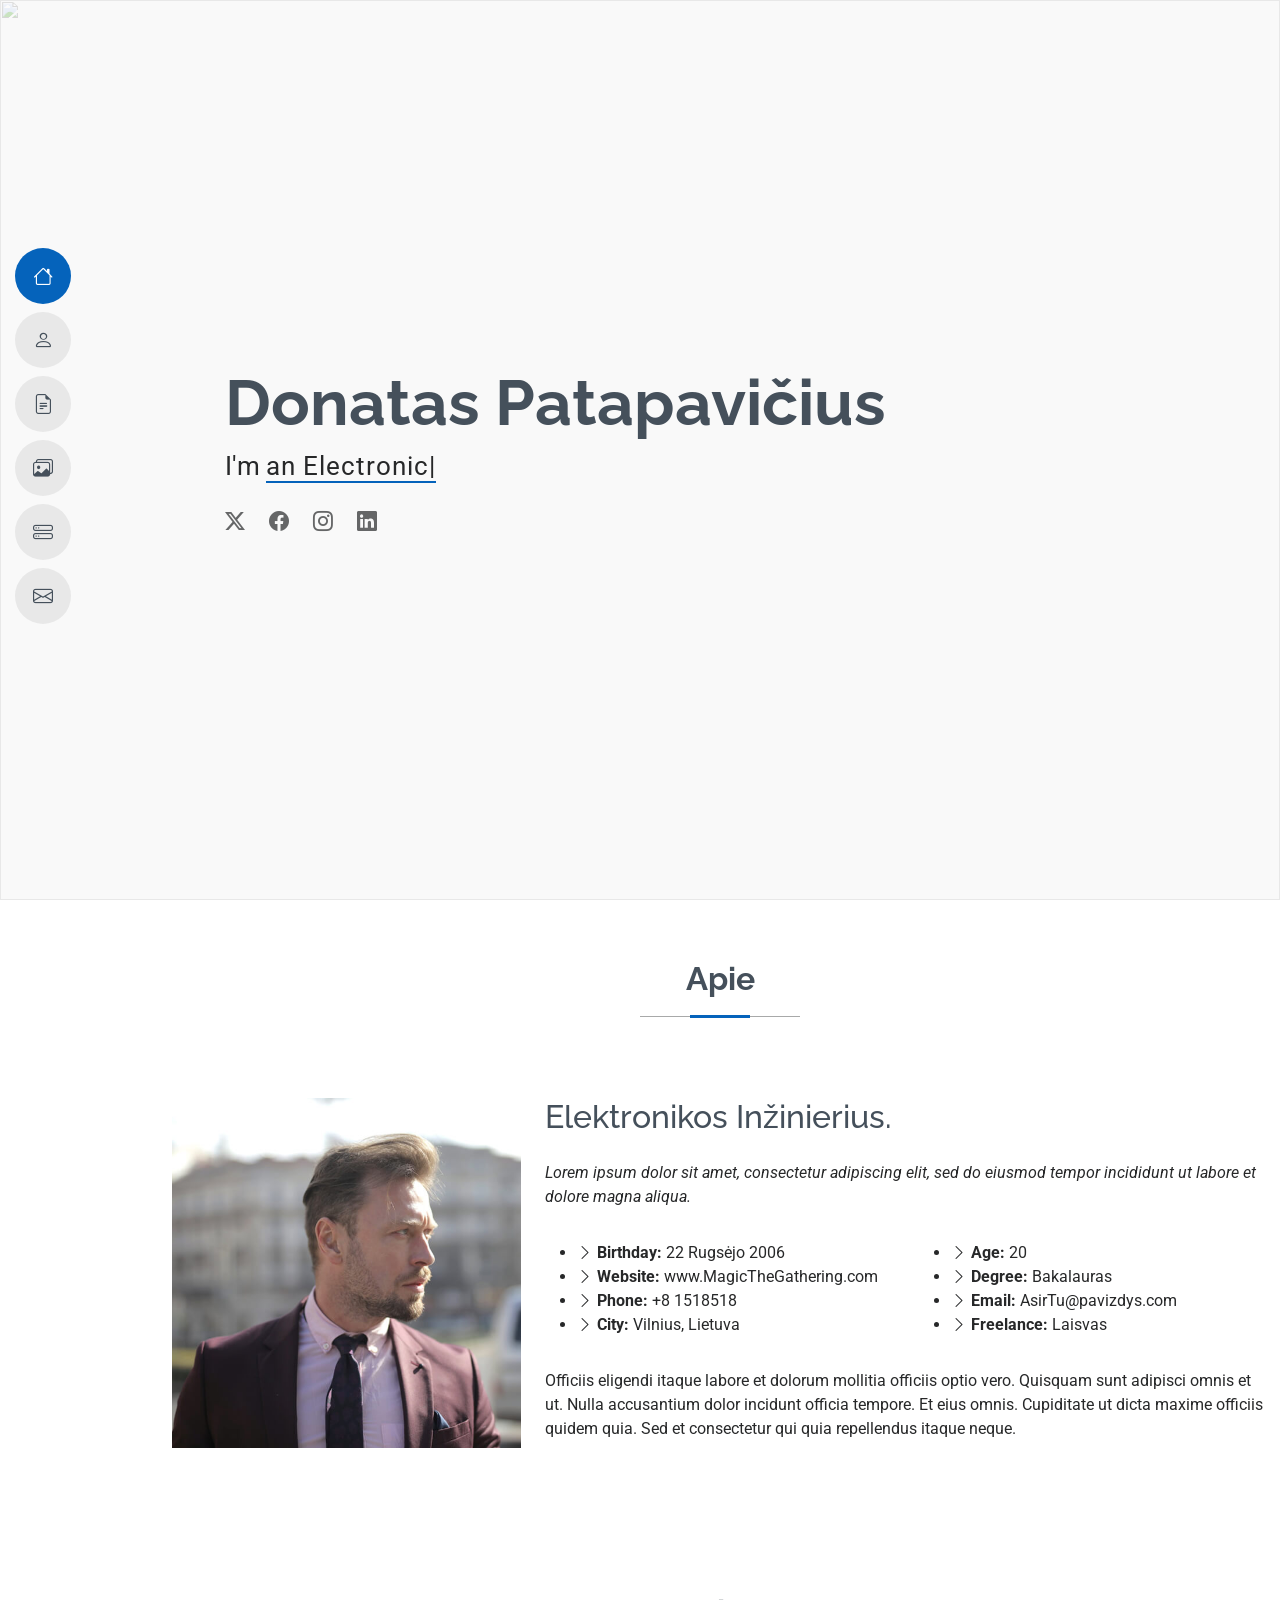
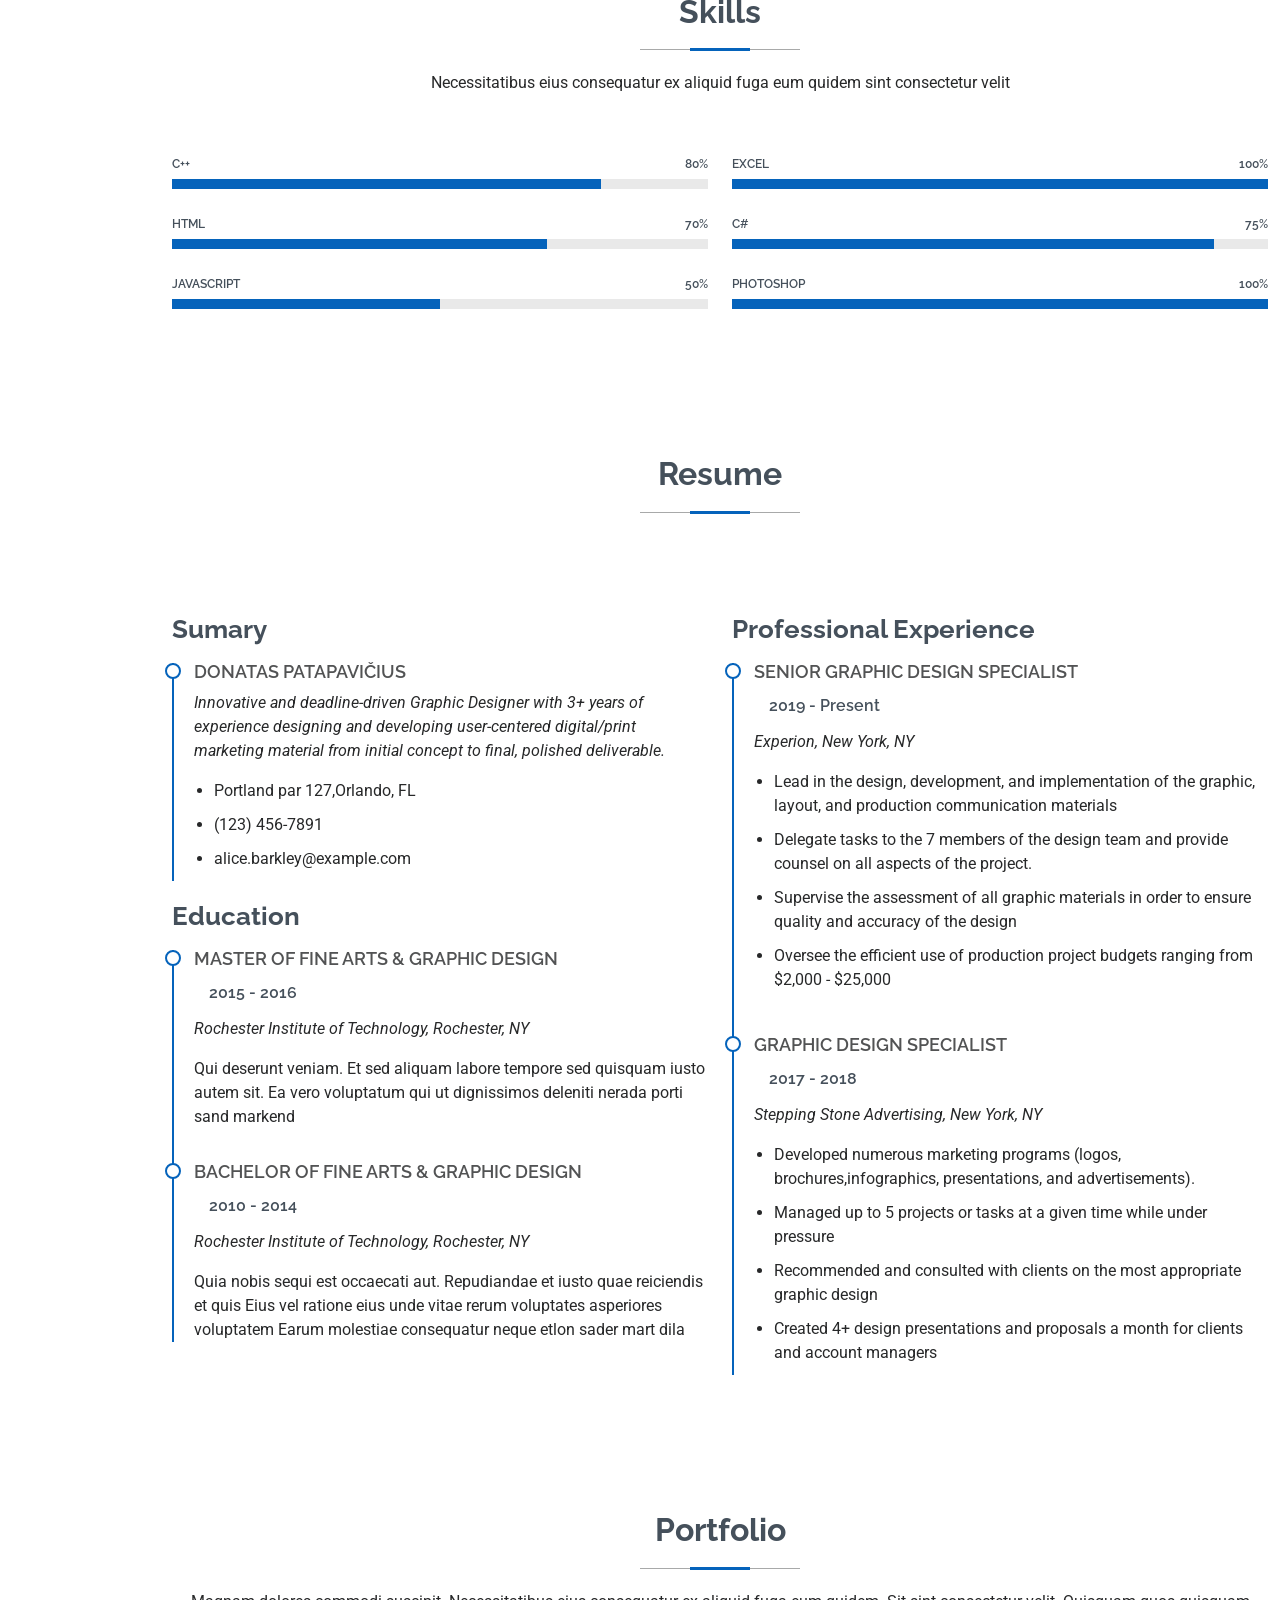
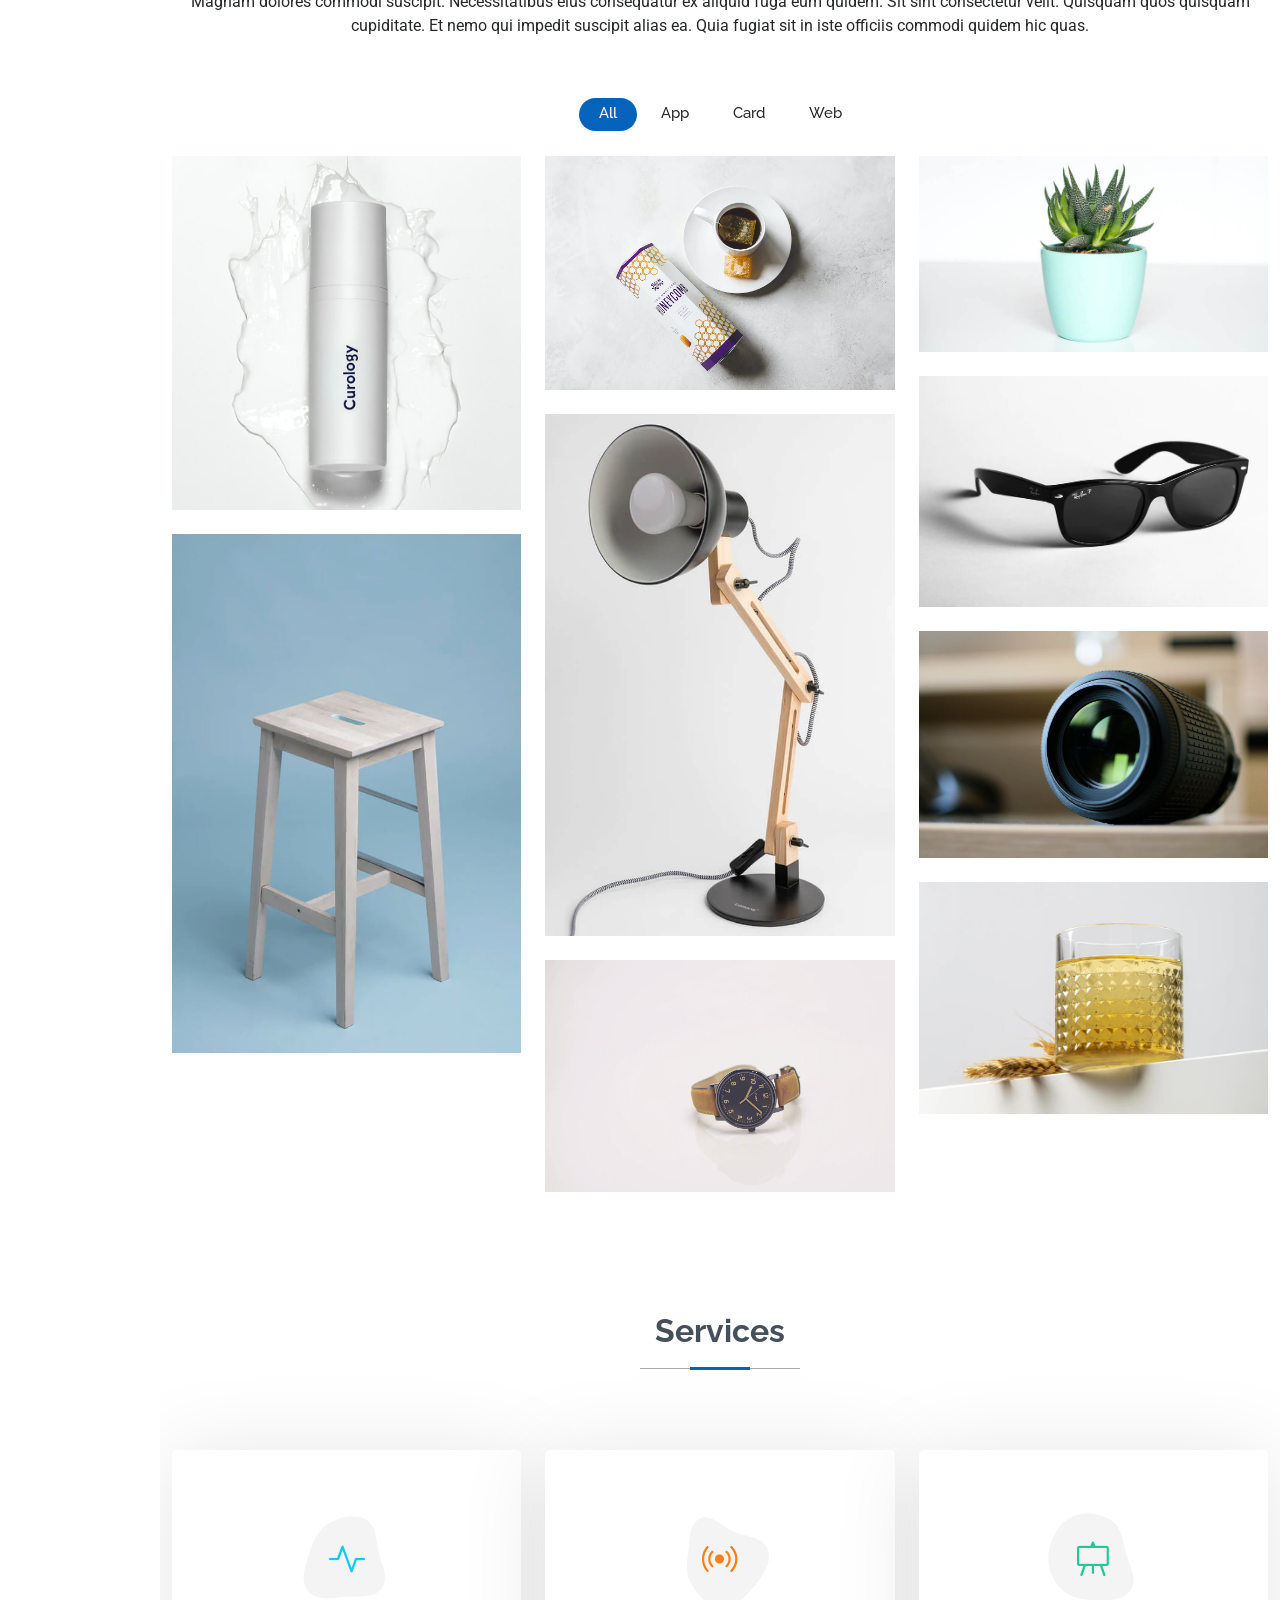
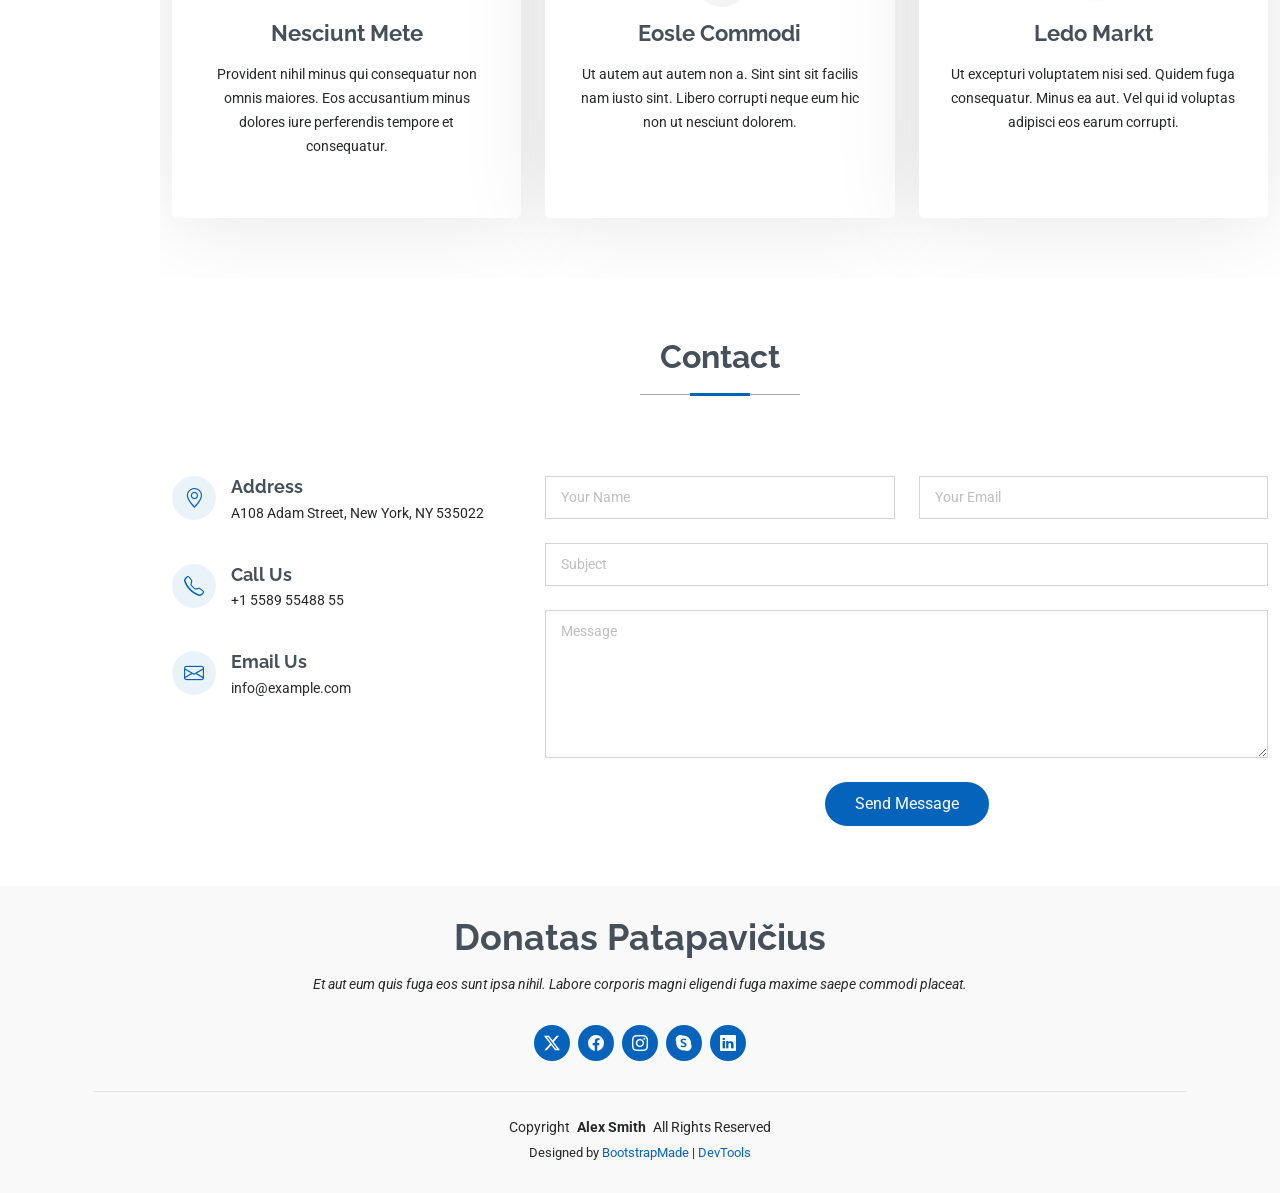
==== commit 34fc62df: "7 laboratorinis darbas" ====
--- a/index.html
+++ b/index.html
@@ -1,12 +1,13 @@
 <!DOCTYPE html>
-<html lang="en">
+<html lang="Lt">
 
 <head>
   <meta charset="utf-8">
   <meta content="width=device-width, initial-scale=1.0" name="viewport">
-  <title>Index - MyResume Bootstrap Template</title>
-  <meta content="" name="description">
+  <title>Mano CV</title>
+  <meta content="Doantas Patapavičius CV puslpais" name="description">
   <meta content="" name="keywords">
+  <meta name="author" content="Doantas Patapavičius">
 
   <!-- Favicons -->
   <link href="assets/img/favicon.png" rel="icon">
@@ -44,12 +45,12 @@
 
     <nav id="navmenu" class="navmenu">
       <ul>
-        <li><a href="#hero" class="active"><i class="bi bi-house navicon"></i><span>Home</span></a></li>
-        <li><a href="#about"><i class="bi bi-person navicon"></i><span>About</span></a></li>
-        <li><a href="#resume"><i class="bi bi-file-earmark-text navicon"></i><span>Resume</span></a></li>
+        <li><a href="#hero" class="active"><i class="bi bi-house navicon"></i><span>Pagrindinis</span></a></li>
+        <li><a href="#Apie"><i class="bi bi-person navicon"></i><span>Apie</span></a></li>
+        <li><a href="#resume"><i class="bi bi-file-earmark-text navicon"></i><span>Patirtis</span></a></li>
         <li><a href="#portfolio"><i class="bi bi-images navicon"></i><span>Portfolio</span></a></li>
-        <li><a href="#services"><i class="bi bi-hdd-stack navicon"></i><span>Services</span></a></li>
-        <li><a href="#contact"><i class="bi bi-envelope navicon"></i><span>Contact</span></a></li>
+        <li><a href="#services"><i class="bi bi-hdd-stack navicon"></i><span>Paslaugos</span></a></li>
+        <li><a href="#contact"><i class="bi bi-envelope navicon"></i><span>Kontaktai</span></a></li>
       </ul>
     </nav>
 
@@ -60,13 +61,13 @@
     <!-- Hero Section -->
     <section id="hero" class="hero section light-background">
 
-      <img src="assets/img/hero-bg.jpg" alt="">
+      <img src="assets/img/elek.jpg" alt="">
 
       <div class="container" data-aos="zoom-out">
         <div class="row justify-content-center">
           <div class="col-lg-9">
-            <h2>Brandon Johnson</h2>
-            <p>I'm <span class="typed" data-typed-items="Designer, Developer, Freelancer, Photographer">Designer</span><span class="typed-cursor typed-cursor--blink" aria-hidden="true"></span></p>
+            <h2>Donatas Patapavičius</h2>
+            <p>I'm <span class="typed" data-typed-items="an Electronics Engeneer">Designer</span><span class="typed-cursor typed-cursor--blink" aria-hidden="true"></span></p>
             <div class="social-links">
               <a href="#"><i class="bi bi-twitter-x"></i></a>
               <a href="#"><i class="bi bi-facebook"></i></a>
@@ -79,12 +80,12 @@
 
     </section><!-- /Hero Section -->
 
-    <!-- About Section -->
-    <section id="about" class="about section">
+    <!-- Apie Section -->
+    <section id="Apie" class="Apie section">
 
       <!-- Section Title -->
       <div class="container section-title" data-aos="fade-up">
-        <h2>About</h2>
+        <h2>Apie</h2>
       </div><!-- End Section Title -->
 
       <div class="container" data-aos="fade-up" data-aos-delay="100">
@@ -94,7 +95,7 @@
             <img src="assets/img/profile-img.jpg" class="img-fluid" alt="">
           </div>
           <div class="col-lg-8 content">
-            <h2>UI/UX Designer &amp; Web Developer.</h2>
+            <h2>Elektronikos Inžinierius.</h2>
             <p class="fst-italic py-3">
               Lorem ipsum dolor sit amet, consectetur adipiscing elit, sed do eiusmod tempor incididunt ut labore et dolore
               magna aliqua.
@@ -102,18 +103,18 @@
             <div class="row">
               <div class="col-lg-6">
                 <ul>
-                  <li><i class="bi bi-chevron-right"></i> <strong>Birthday:</strong> <span>1 May 1995</span></li>
-                  <li><i class="bi bi-chevron-right"></i> <strong>Website:</strong> <span>www.example.com</span></li>
-                  <li><i class="bi bi-chevron-right"></i> <strong>Phone:</strong> <span>+123 456 7890</span></li>
-                  <li><i class="bi bi-chevron-right"></i> <strong>City:</strong> <span>New York, USA</span></li>
+                  <li><i class="bi bi-chevron-right"></i> <strong>Birthday:</strong> <span>22 Rugsėjo 2006</span></li>
+                  <li><i class="bi bi-chevron-right"></i> <strong>Website:</strong> <span>www.MagicTheGathering.com</span></li>
+                  <li><i class="bi bi-chevron-right"></i> <strong>Phone:</strong> <span>+8 1518518</span></li>
+                  <li><i class="bi bi-chevron-right"></i> <strong>City:</strong> <span>Vilnius, Lietuva</span></li>
                 </ul>
               </div>
               <div class="col-lg-6">
                 <ul>
-                  <li><i class="bi bi-chevron-right"></i> <strong>Age:</strong> <span>30</span></li>
-                  <li><i class="bi bi-chevron-right"></i> <strong>Degree:</strong> <span>Master</span></li>
-                  <li><i class="bi bi-chevron-right"></i> <strong>Email:</strong> <span>email@example.com</span></li>
-                  <li><i class="bi bi-chevron-right"></i> <strong>Freelance:</strong> <span>Available</span></li>
+                  <li><i class="bi bi-chevron-right"></i> <strong>Age:</strong> <span>20</span></li>
+                  <li><i class="bi bi-chevron-right"></i> <strong>Degree:</strong> <span>Bakalauras</span></li>
+                  <li><i class="bi bi-chevron-right"></i> <strong>Email:</strong> <span>AsirTu@pavizdys.com</span></li>
+                  <li><i class="bi bi-chevron-right"></i> <strong>Freelance:</strong> <span>Laisvas</span></li>
                 </ul>
               </div>
             </div>
@@ -126,7 +127,7 @@
 
       </div>
 
-    </section><!-- /About Section -->
+    </section><!-- /Apie Section -->
 
     <!-- Skills Section -->
     <section id="skills" class="skills section">
@@ -144,48 +145,48 @@
           <div class="col-lg-6">
 
             <div class="progress">
-              <span class="skill"><span>HTML</span> <i class="val">100%</i></span>
+              <span class="skill"><span>C++</span> <i class="val">80%</i></span>
+              <div class="progress-bar-wrap">
+                <div class="progress-bar" role="progressbar" aria-valuenow="80" aria-valuemin="0" aria-valuemax="100"></div>
+              </div>
+            </div><!-- End Skills Item -->
+
+            <div class="progress">
+              <span class="skill"><span>HTML</span> <i class="val">70%</i></span>
+              <div class="progress-bar-wrap">
+                <div class="progress-bar" role="progressbar" aria-valuenow="70" aria-valuemin="0" aria-valuemax="100"></div>
+              </div>
+            </div><!-- End Skills Item -->
+
+            <div class="progress">
+              <span class="skill"><span>JavaScript</span> <i class="val">50%</i></span>
+              <div class="progress-bar-wrap">
+                <div class="progress-bar" role="progressbar" aria-valuenow="50" aria-valuemin="0" aria-valuemax="100"></div>
+              </div>
+            </div><!-- End Skills Item -->
+
+          </div>
+
+          <div class="col-lg-6">
+
+            <div class="progress">
+              <span class="skill"><span>Excel</span> <i class="val">100%</i></span>
               <div class="progress-bar-wrap">
                 <div class="progress-bar" role="progressbar" aria-valuenow="100" aria-valuemin="0" aria-valuemax="100"></div>
               </div>
             </div><!-- End Skills Item -->
 
             <div class="progress">
-              <span class="skill"><span>CSS</span> <i class="val">90%</i></span>
+              <span class="skill"><span>C#</span> <i class="val">75%</i></span>
               <div class="progress-bar-wrap">
                 <div class="progress-bar" role="progressbar" aria-valuenow="90" aria-valuemin="0" aria-valuemax="100"></div>
               </div>
             </div><!-- End Skills Item -->
 
             <div class="progress">
-              <span class="skill"><span>JavaScript</span> <i class="val">75%</i></span>
+              <span class="skill"><span>Photoshop</span> <i class="val">100%</i></span>
               <div class="progress-bar-wrap">
-                <div class="progress-bar" role="progressbar" aria-valuenow="75" aria-valuemin="0" aria-valuemax="100"></div>
-              </div>
-            </div><!-- End Skills Item -->
-
-          </div>
-
-          <div class="col-lg-6">
-
-            <div class="progress">
-              <span class="skill"><span>PHP</span> <i class="val">80%</i></span>
-              <div class="progress-bar-wrap">
-                <div class="progress-bar" role="progressbar" aria-valuenow="80" aria-valuemin="0" aria-valuemax="100"></div>
-              </div>
-            </div><!-- End Skills Item -->
-
-            <div class="progress">
-              <span class="skill"><span>WordPress/CMS</span> <i class="val">90%</i></span>
-              <div class="progress-bar-wrap">
-                <div class="progress-bar" role="progressbar" aria-valuenow="90" aria-valuemin="0" aria-valuemax="100"></div>
-              </div>
-            </div><!-- End Skills Item -->
-
-            <div class="progress">
-              <span class="skill"><span>Photoshop</span> <i class="val">55%</i></span>
-              <div class="progress-bar-wrap">
-                <div class="progress-bar" role="progressbar" aria-valuenow="55" aria-valuemin="0" aria-valuemax="100"></div>
+                <div class="progress-bar" role="progressbar" aria-valuenow="100" aria-valuemin="0" aria-valuemax="100"></div>
               </div>
             </div><!-- End Skills Item -->
 
@@ -213,7 +214,7 @@
             <h3 class="resume-title">Sumary</h3>
 
             <div class="resume-item pb-0">
-              <h4>Brandon Johnson</h4>
+              <h4>Donatas Patapavičius</h4>
               <p><em>Innovative and deadline-driven Graphic Designer with 3+ years of experience designing and developing user-centered digital/print marketing material from initial concept to final, polished deliverable.</em></p>
               <ul>
                 <li>Portland par 127,Orlando, FL</li>
@@ -537,7 +538,7 @@
 
   <footer id="footer" class="footer position-relative light-background">
     <div class="container">
-      <h3 class="sitename">Brandon Johnson</h3>
+      <h3 class="sitename">Donatas Patapavičius</h3>
       <p>Et aut eum quis fuga eos sunt ipsa nihil. Labore corporis magni eligendi fuga maxime saepe commodi placeat.</p>
       <div class="social-links d-flex justify-content-center">
         <a href=""><i class="bi bi-twitter-x"></i></a>
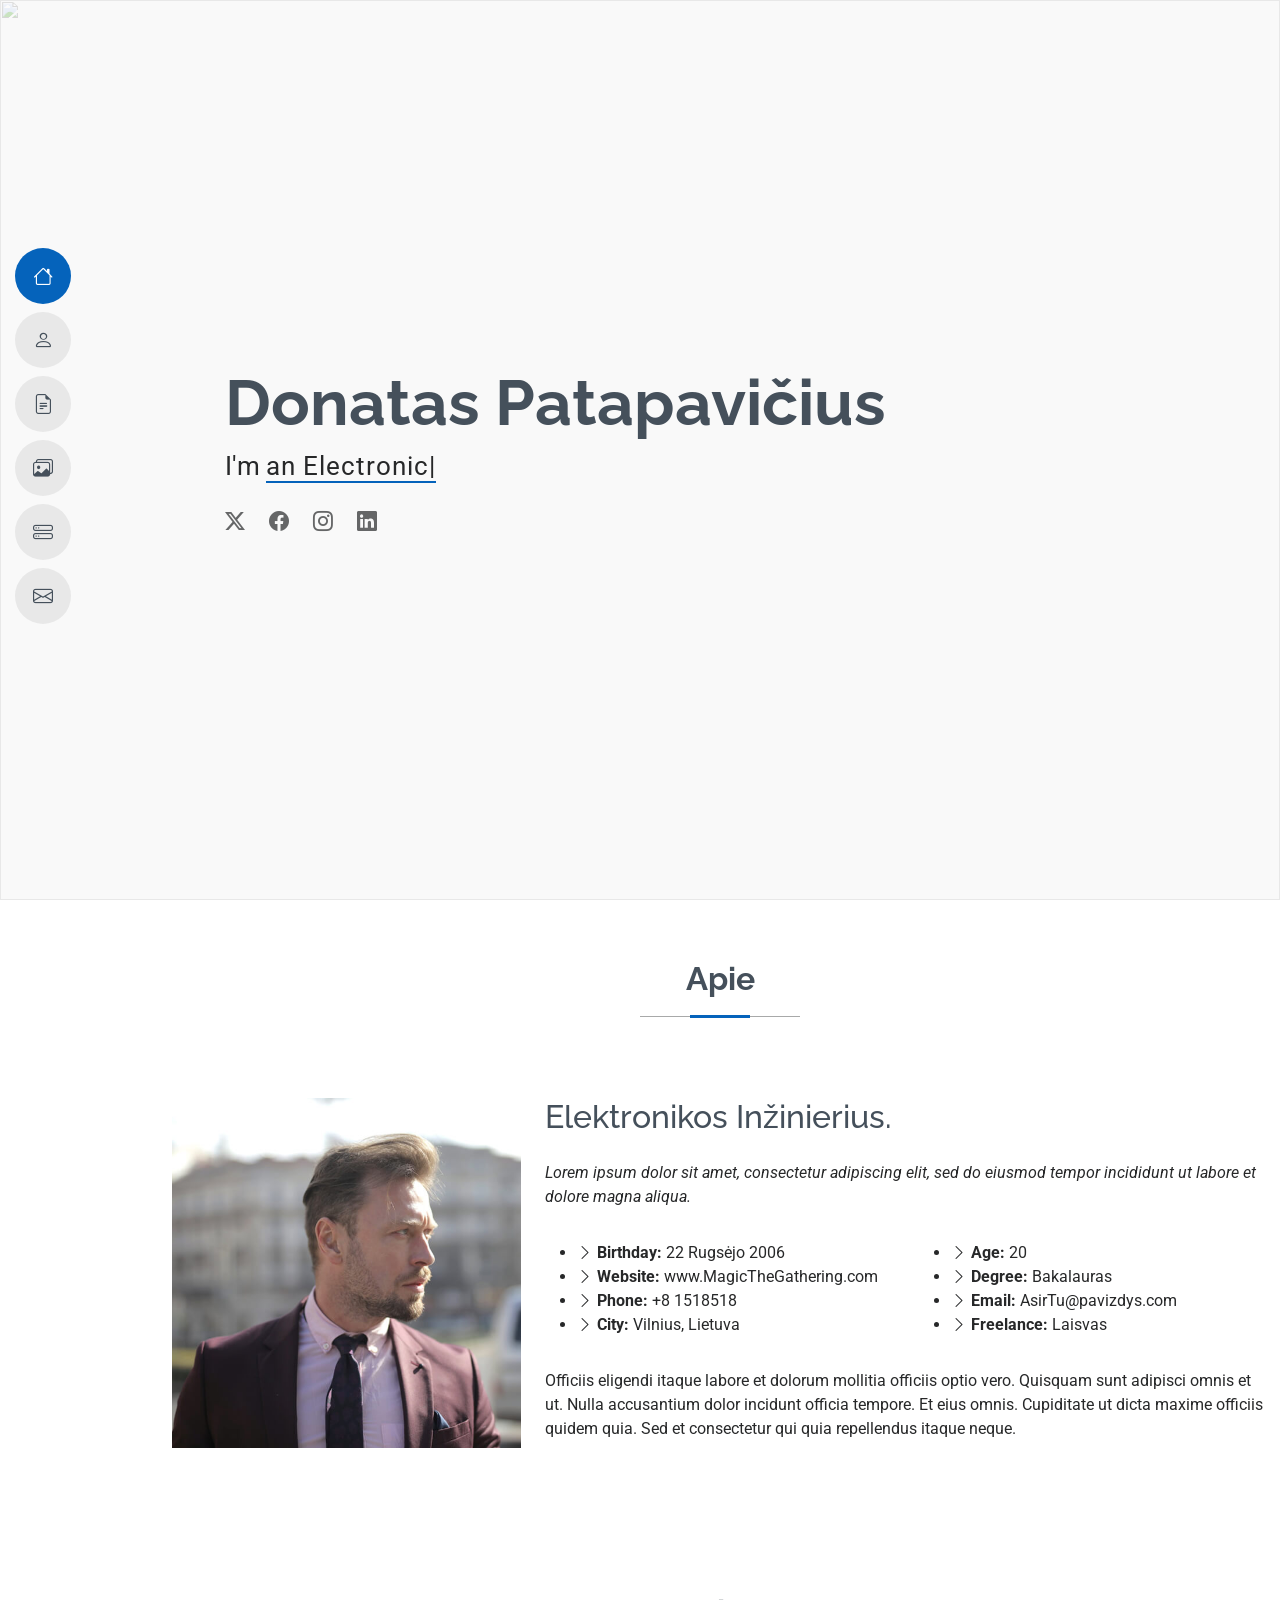
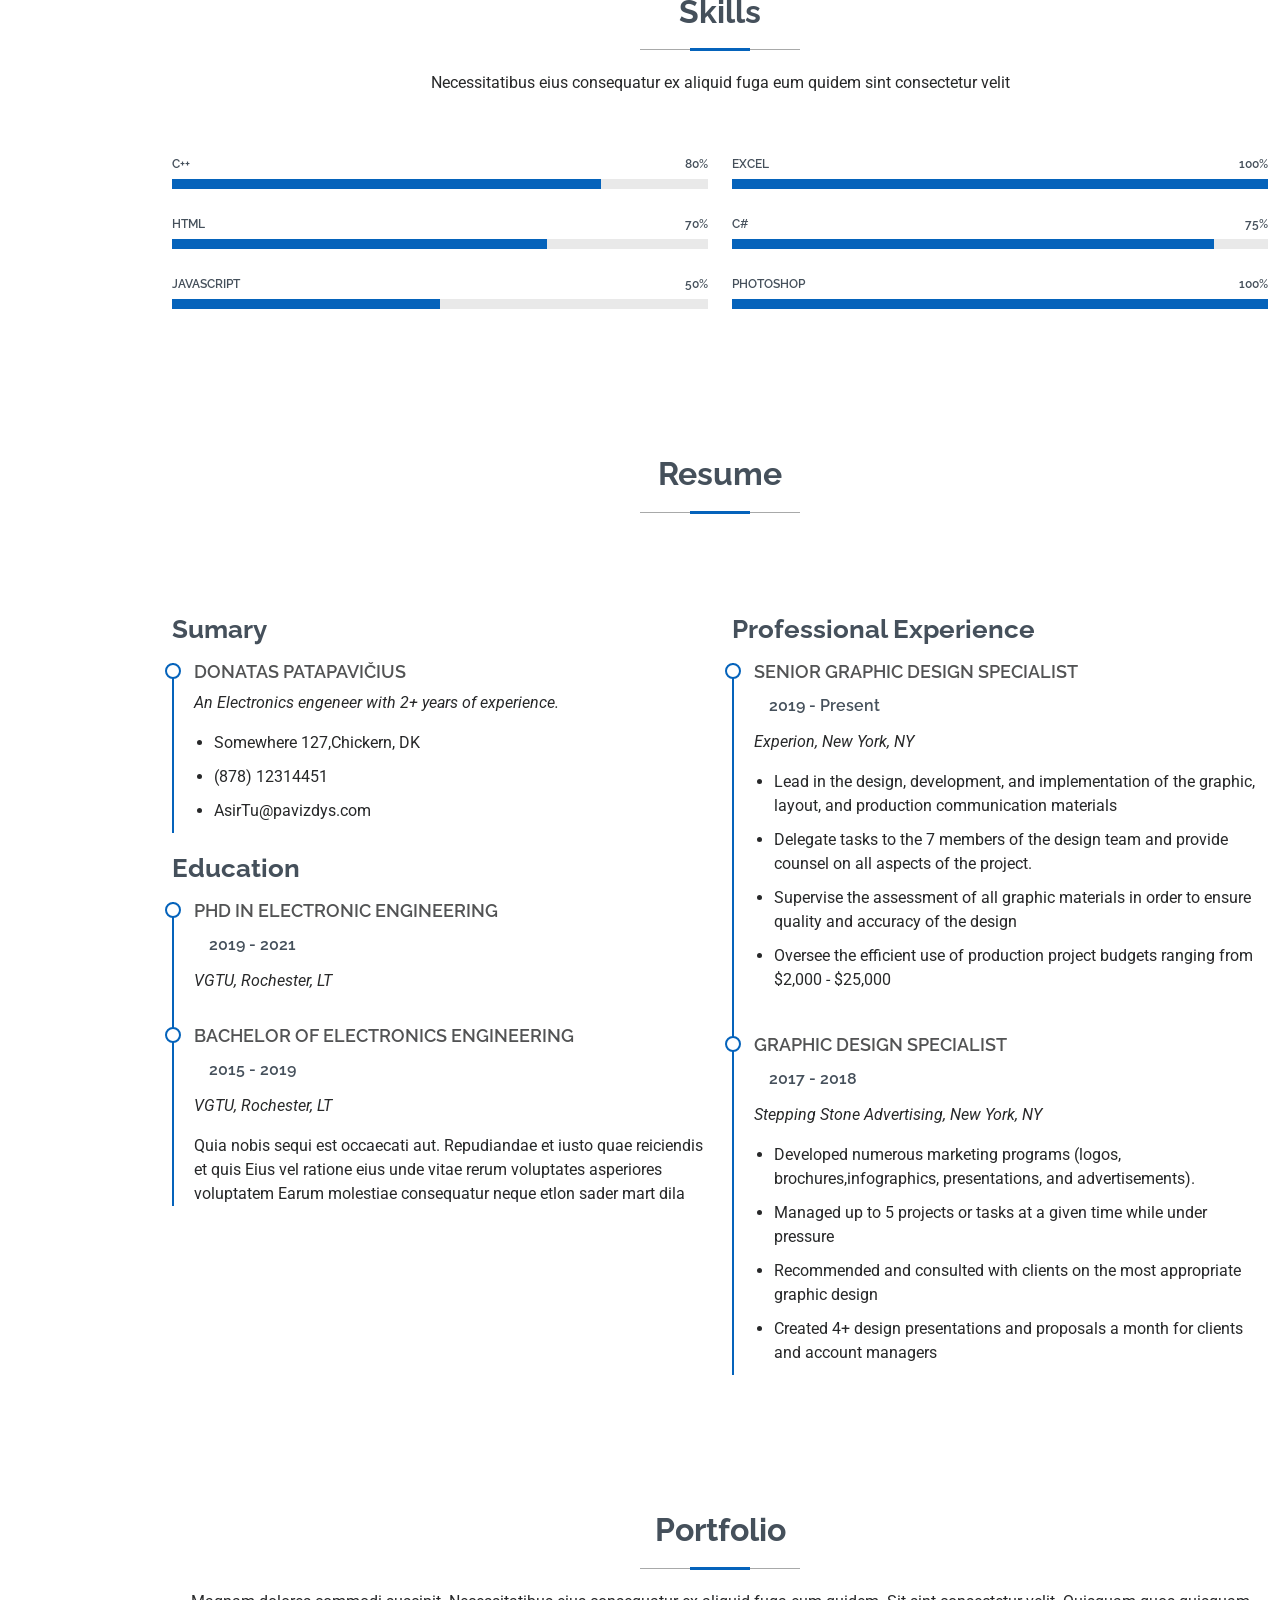
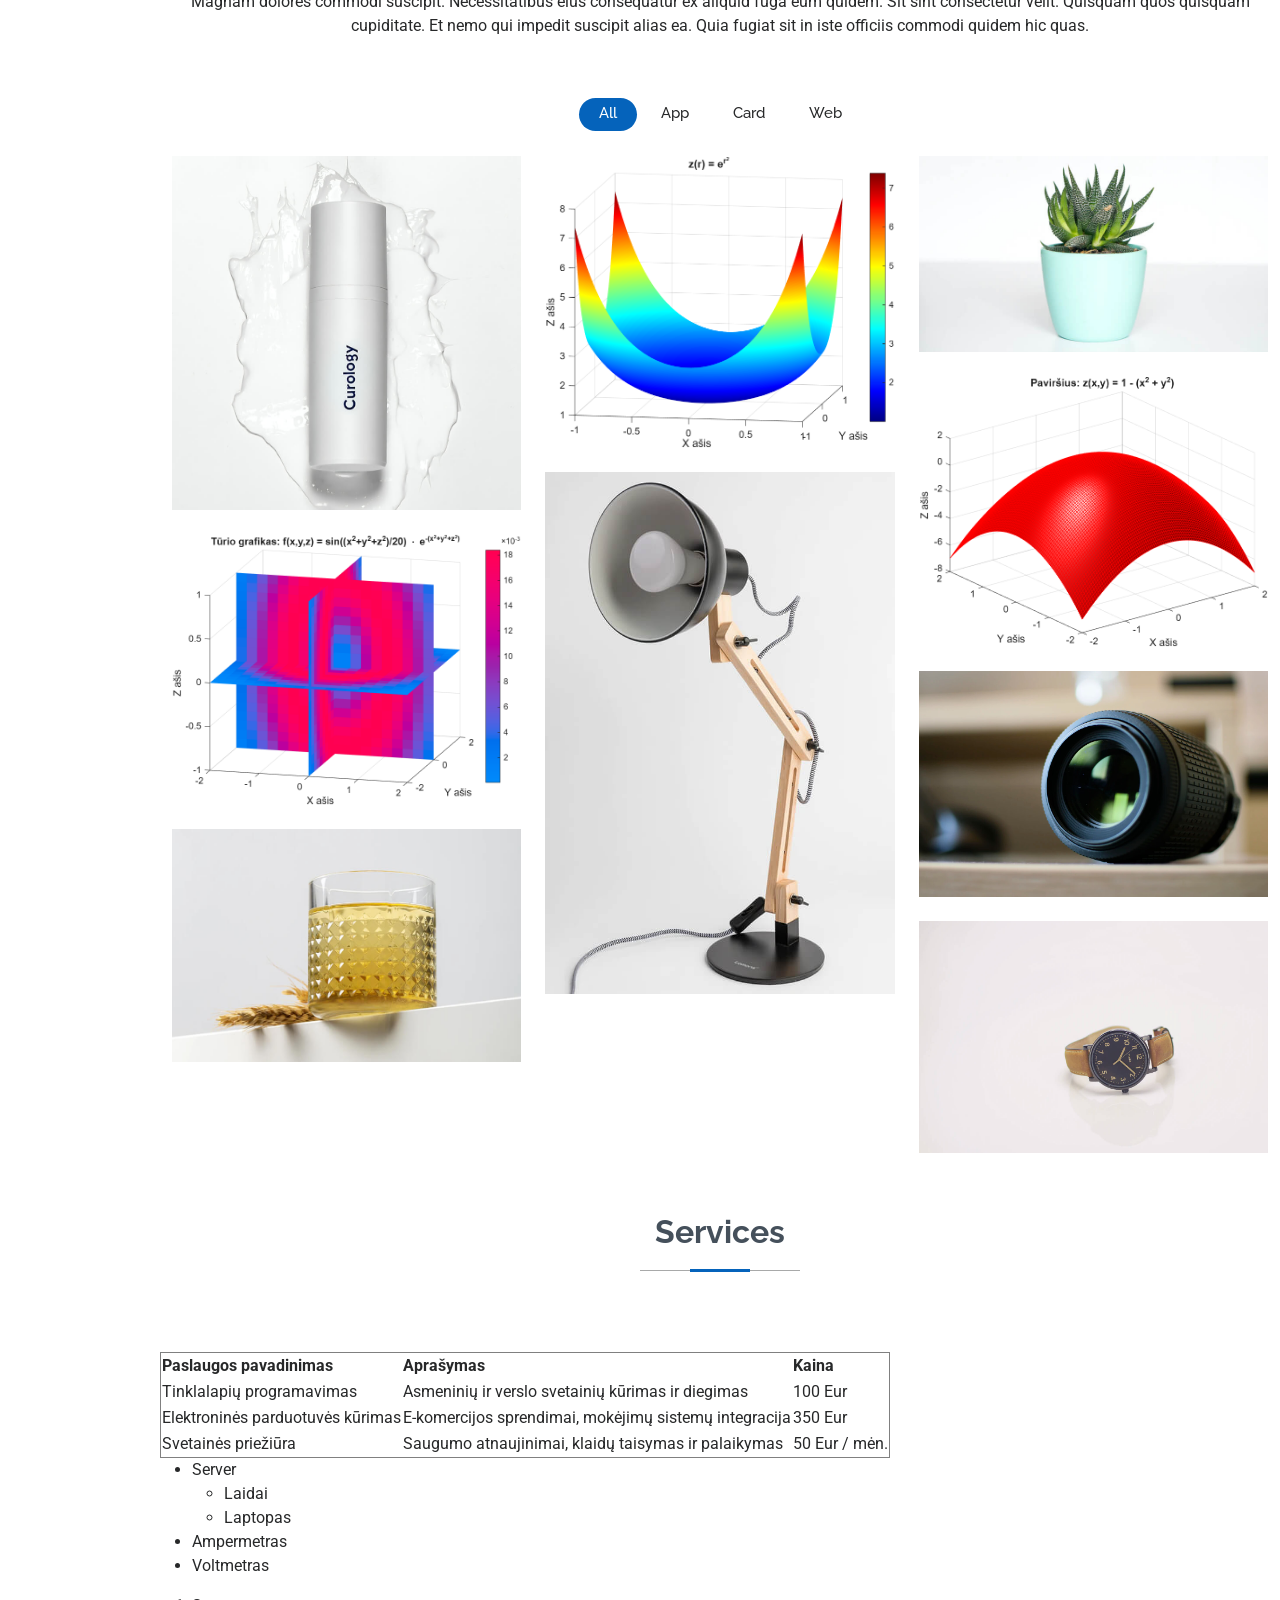
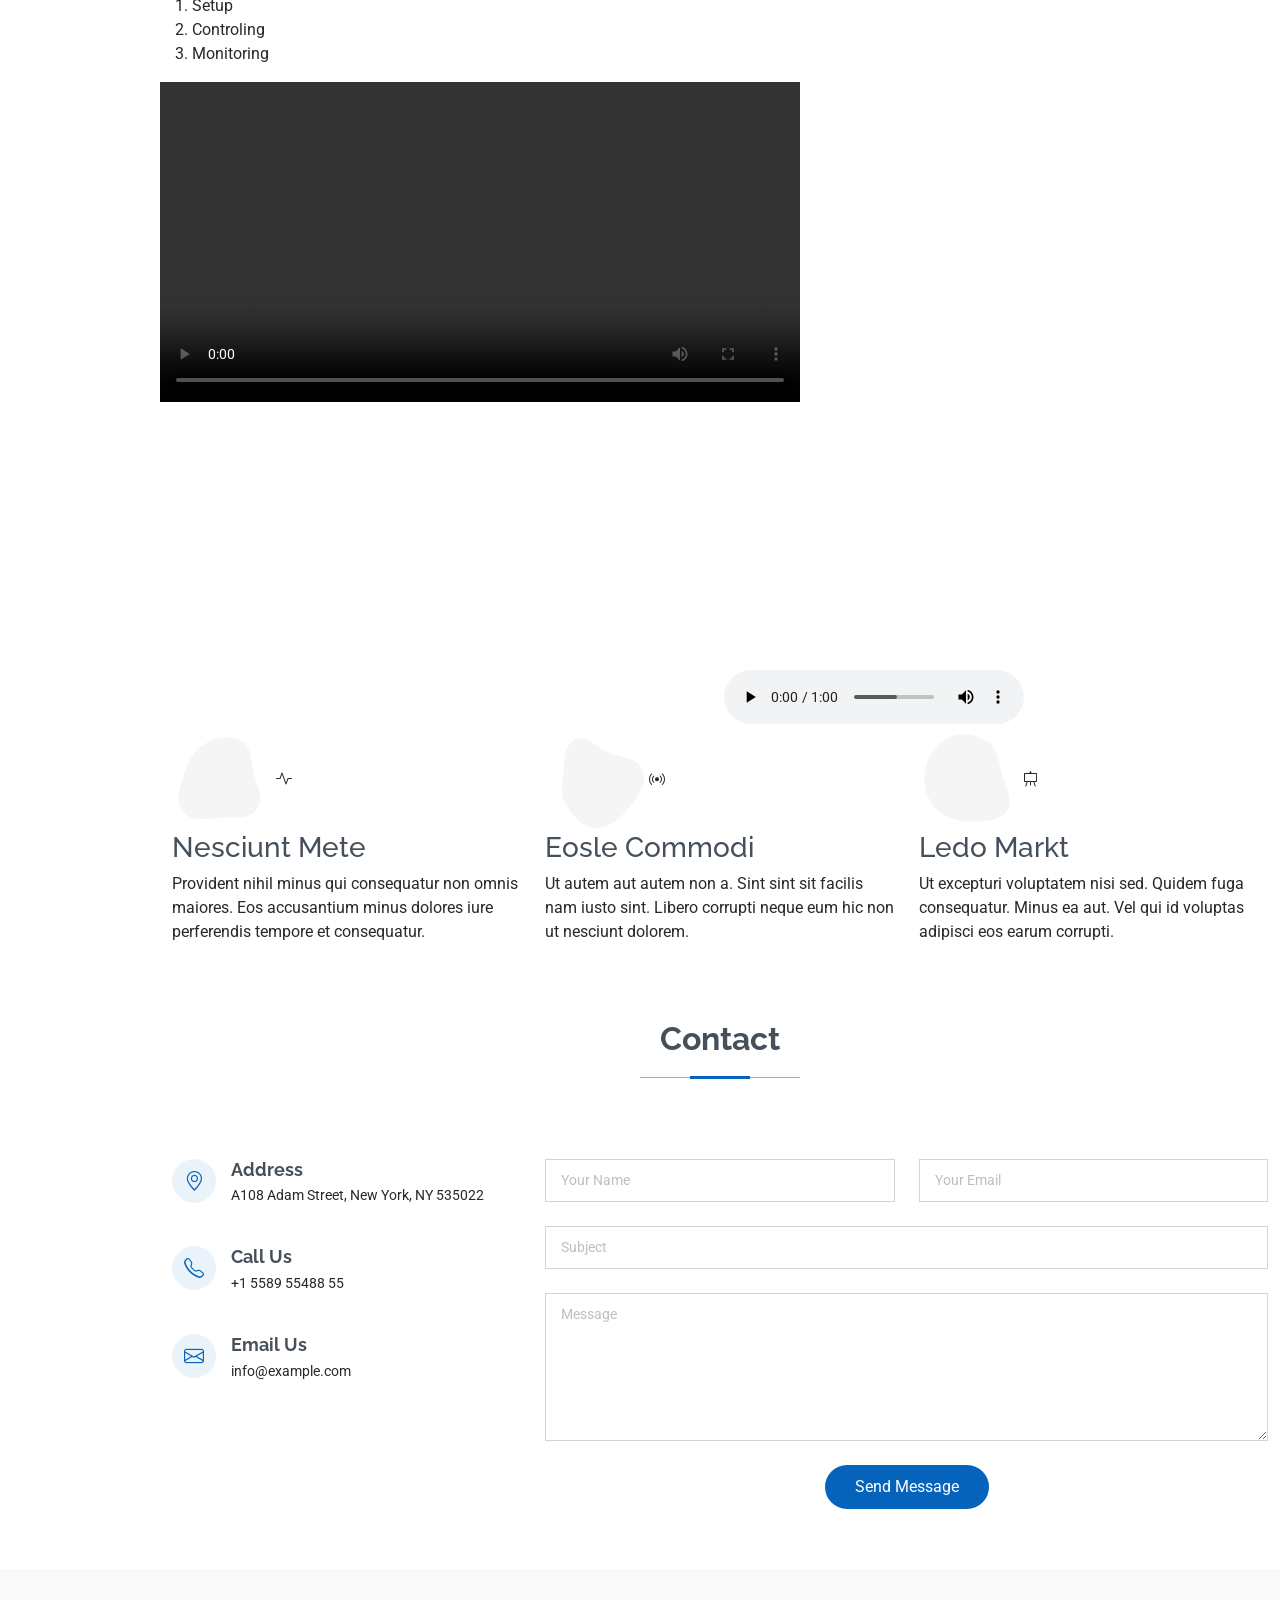
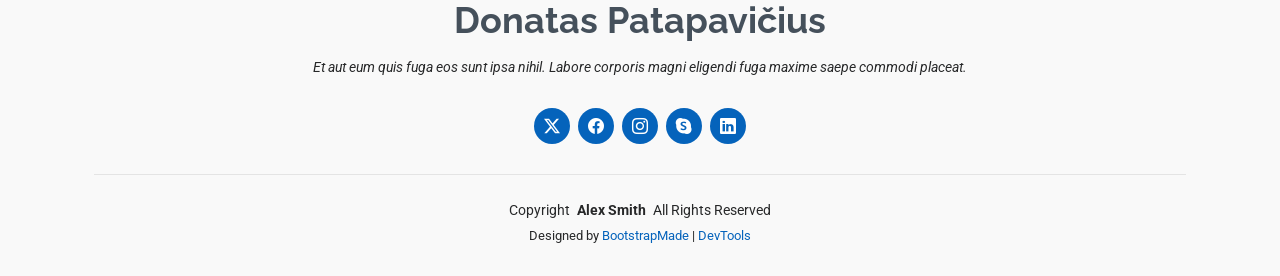
==== commit 364329c7: "update" ====
--- a/index.html
+++ b/index.html
@@ -47,7 +47,7 @@
       <ul>
         <li><a href="#hero" class="active"><i class="bi bi-house navicon"></i><span>Pagrindinis</span></a></li>
         <li><a href="#Apie"><i class="bi bi-person navicon"></i><span>Apie</span></a></li>
-        <li><a href="#resume"><i class="bi bi-file-earmark-text navicon"></i><span>Patirtis</span></a></li>
+        <li><a href="#Patirtis"><i class="bi bi-file-earmark-text navicon"></i><span>Patirtis</span></a></li>
         <li><a href="#portfolio"><i class="bi bi-images navicon"></i><span>Portfolio</span></a></li>
         <li><a href="#services"><i class="bi bi-hdd-stack navicon"></i><span>Paslaugos</span></a></li>
         <li><a href="#contact"><i class="bi bi-envelope navicon"></i><span>Kontaktai</span></a></li>
@@ -215,26 +215,26 @@
 
             <div class="resume-item pb-0">
               <h4>Donatas Patapavičius</h4>
-              <p><em>Innovative and deadline-driven Graphic Designer with 3+ years of experience designing and developing user-centered digital/print marketing material from initial concept to final, polished deliverable.</em></p>
+              <p><em>An Electronics engeneer with 2+ years of experience.</em></p>
               <ul>
-                <li>Portland par 127,Orlando, FL</li>
-                <li>(123) 456-7891</li>
-                <li>alice.barkley@example.com</li>
+                <li>Somewhere 127,Chickern, DK</li>
+                <li>(878) 12314451</li>
+                <li>AsirTu@pavizdys.com</li>
               </ul>
             </div><!-- Edn Resume Item -->
 
             <h3 class="resume-title">Education</h3>
             <div class="resume-item">
-              <h4>Master of Fine Arts &amp; Graphic Design</h4>
-              <h5>2015 - 2016</h5>
-              <p><em>Rochester Institute of Technology, Rochester, NY</em></p>
-              <p>Qui deserunt veniam. Et sed aliquam labore tempore sed quisquam iusto autem sit. Ea vero voluptatum qui ut dignissimos deleniti nerada porti sand markend</p>
+              <h4>PHD in Electronic Engineering</h4>
+              <h5>2019 - 2021</h5>
+              <p><em>VGTU, Rochester, LT</em></p>
+            <p></p>
             </div><!-- Edn Resume Item -->
 
             <div class="resume-item">
-              <h4>Bachelor of Fine Arts &amp; Graphic Design</h4>
-              <h5>2010 - 2014</h5>
-              <p><em>Rochester Institute of Technology, Rochester, NY</em></p>
+              <h4>Bachelor of Electronics engineering</h4>
+              <h5>2015 - 2019</h5>
+              <p><em>VGTU, Rochester, LT</em></p>
               <p>Quia nobis sequi est occaecati aut. Repudiandae et iusto quae reiciendis et quis Eius vel ratione eius unde vitae rerum voluptates asperiores voluptatem Earum molestiae consequatur neque etlon sader mart dila</p>
             </div><!-- Edn Resume Item -->
 
@@ -307,11 +307,11 @@
             </div><!-- End Portfolio Item -->
 
             <div class="col-lg-4 col-md-6 portfolio-item isotope-item filter-product">
-              <img src="assets/img/masonry-portfolio/masonry-portfolio-2.jpg" class="img-fluid" alt="">
-              <div class="portfolio-info">
-                <h4>Product 1</h4>
-                <p>Lorem ipsum, dolor sit</p>
-                <a href="assets/img/masonry-portfolio/masonry-portfolio-2.jpg" title="Product 1" data-gallery="portfolio-gallery-product" class="glightbox preview-link"><i class="bi bi-zoom-in"></i></a>
+              <img src="assets/img/figura.png" class="img-fluid" alt="">
+              <div class="portfolio-info">
+                <h4>z(r)=e^r^2</h4>
+                <p>3D grafikas</p>
+                <a href="assets/img/masonry-portfolio/masonry-portfolio-2.jpg" title="z(r)=e^r^2" data-gallery="portfolio-gallery-product" class="glightbox preview-link"><i class="bi bi-zoom-in"></i></a>
                 <a href="" title="More Details" class="details-link"><i class="bi bi-link-45deg"></i></a>
               </div>
             </div><!-- End Portfolio Item -->
@@ -327,10 +327,10 @@
             </div><!-- End Portfolio Item -->
 
             <div class="col-lg-4 col-md-6 portfolio-item isotope-item filter-app">
-              <img src="assets/img/masonry-portfolio/masonry-portfolio-4.jpg" class="img-fluid" alt="">
-              <div class="portfolio-info">
-                <h4>App 2</h4>
-                <p>Lorem ipsum, dolor sit</p>
+              <img src="assets/img/figura2.png" class="img-fluid" alt="">
+              <div class="portfolio-info">
+                <h4>z(x,y) = 1 - (x^2 + y^2)</h4>
+                <p>3D pavirsiaus vaizdavimas</p>
                 <a href="assets/img/masonry-portfolio/masonry-portfolio-4.jpg" title="App 2" data-gallery="portfolio-gallery-app" class="glightbox preview-link"><i class="bi bi-zoom-in"></i></a>
                 <a href="" title="More Details" class="details-link"><i class="bi bi-link-45deg"></i></a>
               </div>
@@ -347,10 +347,10 @@
             </div><!-- End Portfolio Item -->
 
             <div class="col-lg-4 col-md-6 portfolio-item isotope-item filter-branding">
-              <img src="assets/img/masonry-portfolio/masonry-portfolio-6.jpg" class="img-fluid" alt="">
-              <div class="portfolio-info">
-                <h4>Branding 2</h4>
-                <p>Lorem ipsum, dolor sit</p>
+              <img src="assets/img/figura3.png" class="img-fluid" alt="">
+              <div class="portfolio-info">
+                <h4>f(x,y,z) = sin((x^2+y^2+z^2)/20) \cdot e^{-(x^2+y^2+z^2)}</h4>
+                <p>Turio grafikas pavaizudotas 3D</p>
                 <a href="assets/img/masonry-portfolio/masonry-portfolio-6.jpg" title="Branding 2" data-gallery="portfolio-gallery-branding" class="glightbox preview-link"><i class="bi bi-zoom-in"></i></a>
                 <a href="" title="More Details" class="details-link"><i class="bi bi-link-45deg"></i></a>
               </div>
@@ -393,14 +393,75 @@
       </div>
 
     </section><!-- /Portfolio Section -->
-
-    <!-- Services Section -->
-    <section id="services" class="services section">
 
       <!-- Section Title -->
       <div class="container section-title" data-aos="fade-up">
         <h2>Services</h2>
       </div><!-- End Section Title -->
+
+      <table border="1">
+    <thead>
+      <tr>
+        <th>Paslaugos pavadinimas</th>
+        <th>Aprašymas</th>
+        <th>Kaina</th>
+      </tr>
+    </thead>
+    <tbody>
+      <tr>
+        <td>Tinklalapių programavimas</td>
+        <td>Asmeninių ir verslo svetainių kūrimas ir diegimas</td>
+        <td>100 Eur</td>
+      </tr>
+      <tr>
+        <td>Elektroninės parduotuvės kūrimas</td>
+        <td>E-komercijos sprendimai, mokėjimų sistemų integracija</td>
+        <td>350 Eur</td>
+      </tr>
+      <tr>
+        <td>Svetainės priežiūra</td>
+        <td>Saugumo atnaujinimai, klaidų taisymas ir palaikymas</td>
+        <td>50 Eur / mėn.</td>
+      </tr>
+    </tbody>
+  </table>
+</section>
+
+      <!-- Section List -->
+         <ul>
+          <li>Server
+            <ul>
+              <li>Laidai</li>
+              <li>Laptopas</li>
+            </ul>
+          </li>
+          <li>Ampermetras</li>
+          <li>Voltmetras</li>
+         </ul>
+
+         <title>Darbo etapai</title>
+         <ol>
+          <li>Setup</li>
+          <li>Controling</li>
+          <li>Monitoring</li>
+         </ol>
+
+        <video controls width="640">
+        <source src="assets/Media/7534244-hd_1920_1080_25fps.mp4" type="video/mp4">
+        </video>
+
+        <iframe 
+         width="560" 
+         height="315" 
+         src="https://www.youtube.com/embed/BoUVIhtqjAw" 
+         title="YouTube video player" 
+         frameborder="0" 
+         allow="accelerometer; autoplay; clipboard-write; encrypted-media; gyroscope; picture-in-picture; web-share" 
+         allowfullscreen>
+        </iframe>
+
+      <audio controls>
+  <source src="assets/Media/spinopel-quartz-clock-ticking-one-minute-253102.mp3" type="audio/mpeg"></audio>
 
       <div class="container">
 
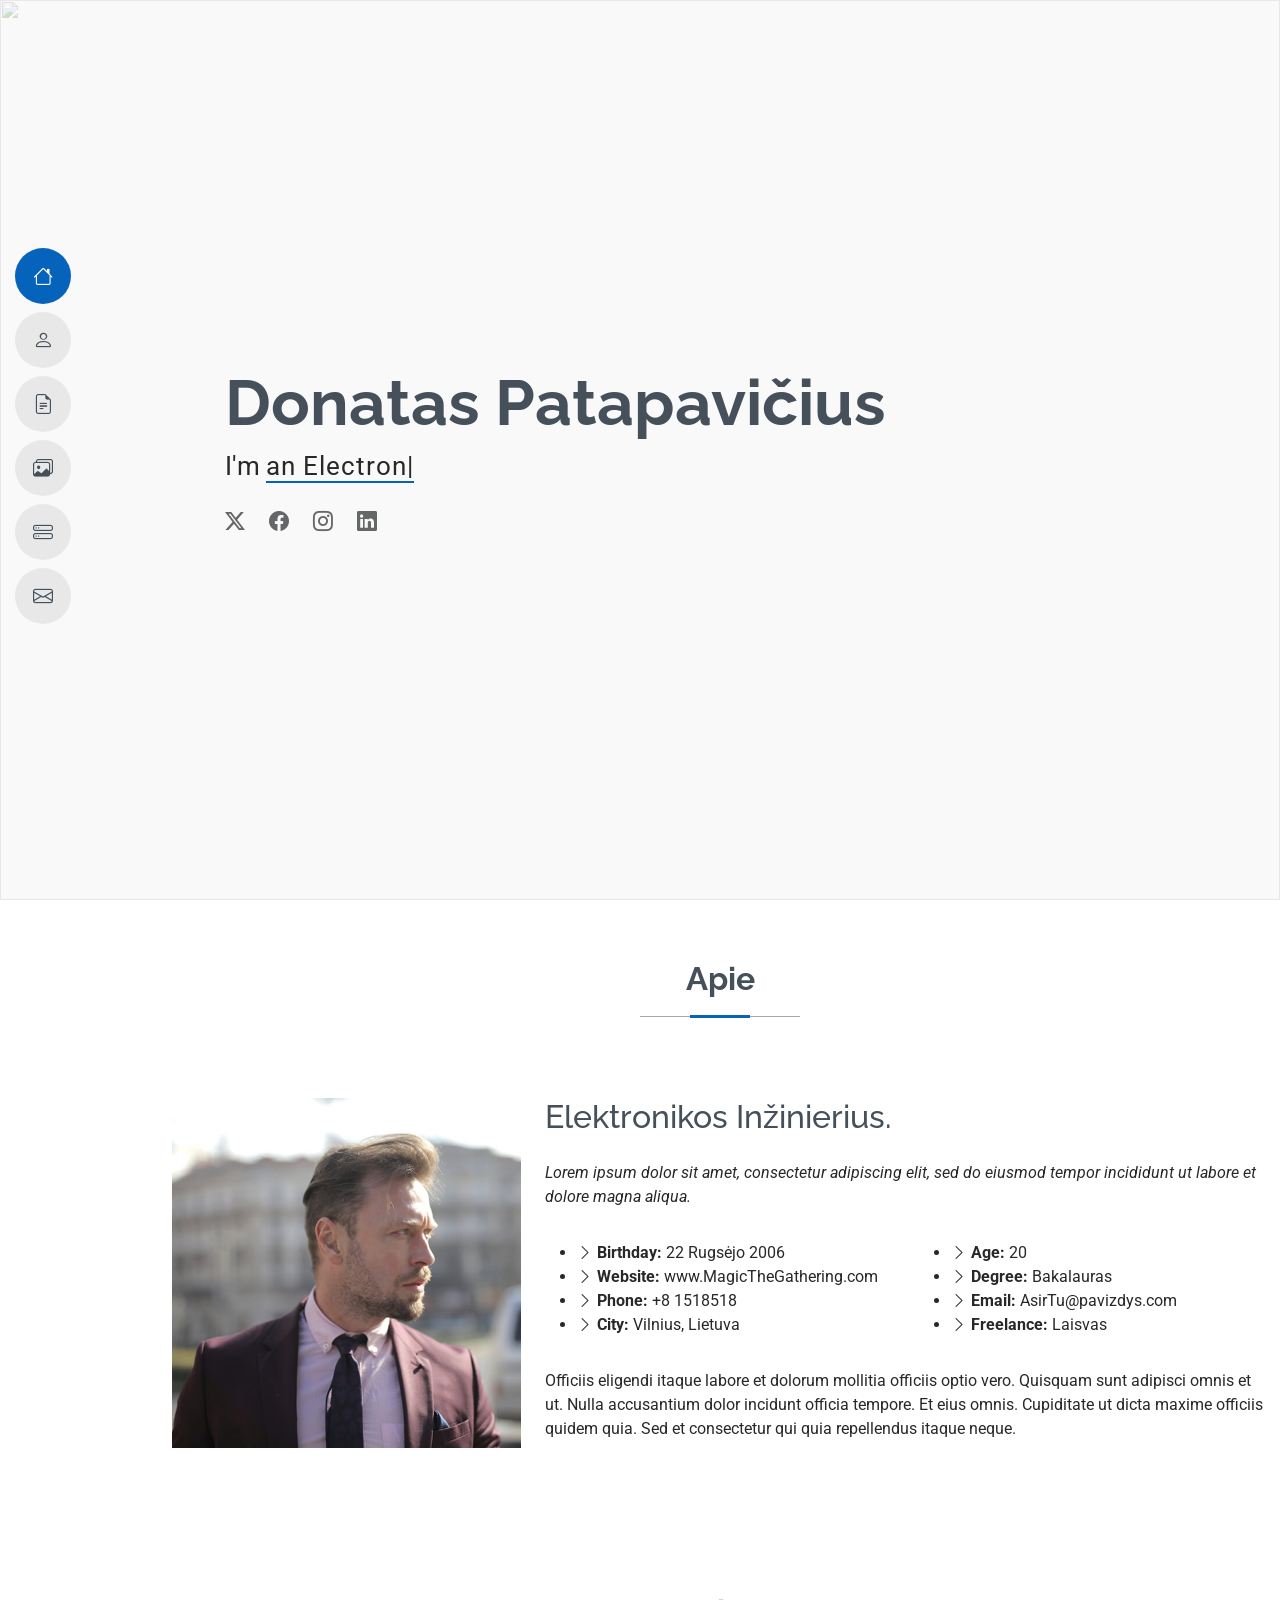
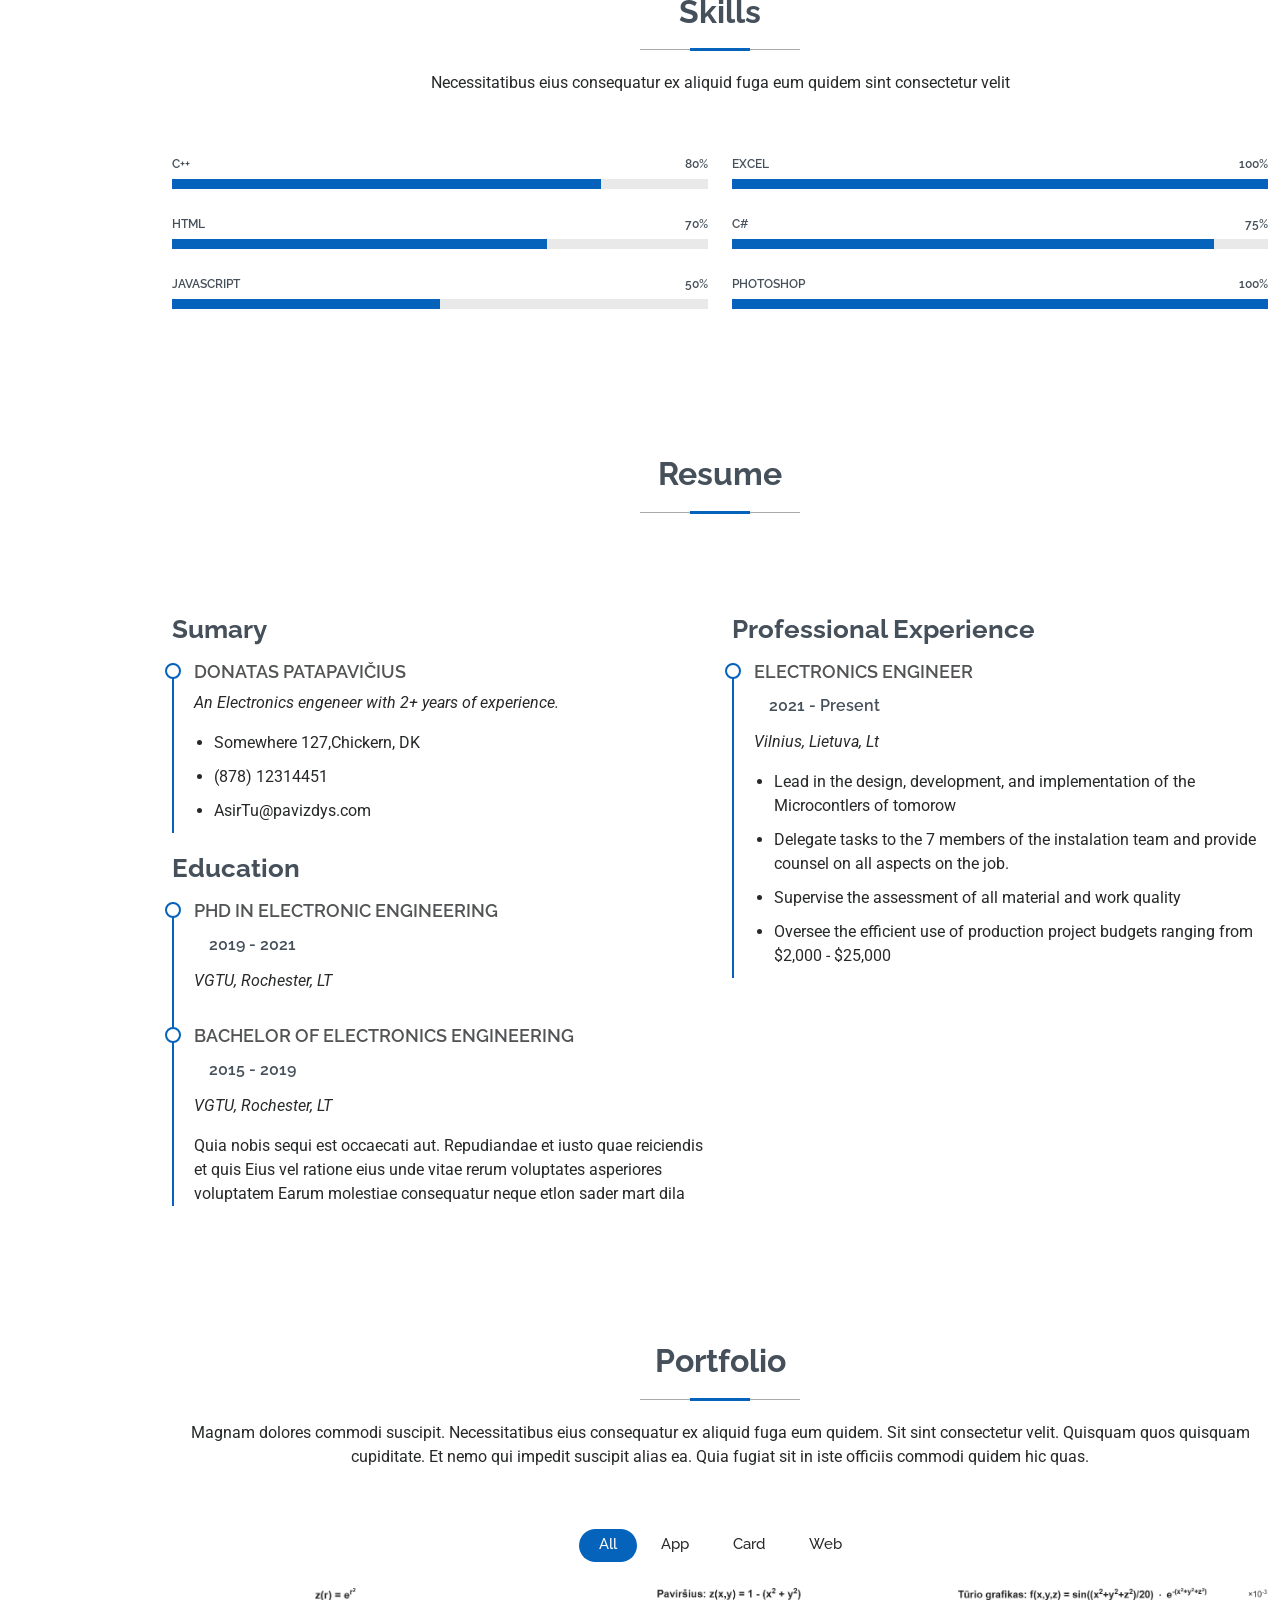
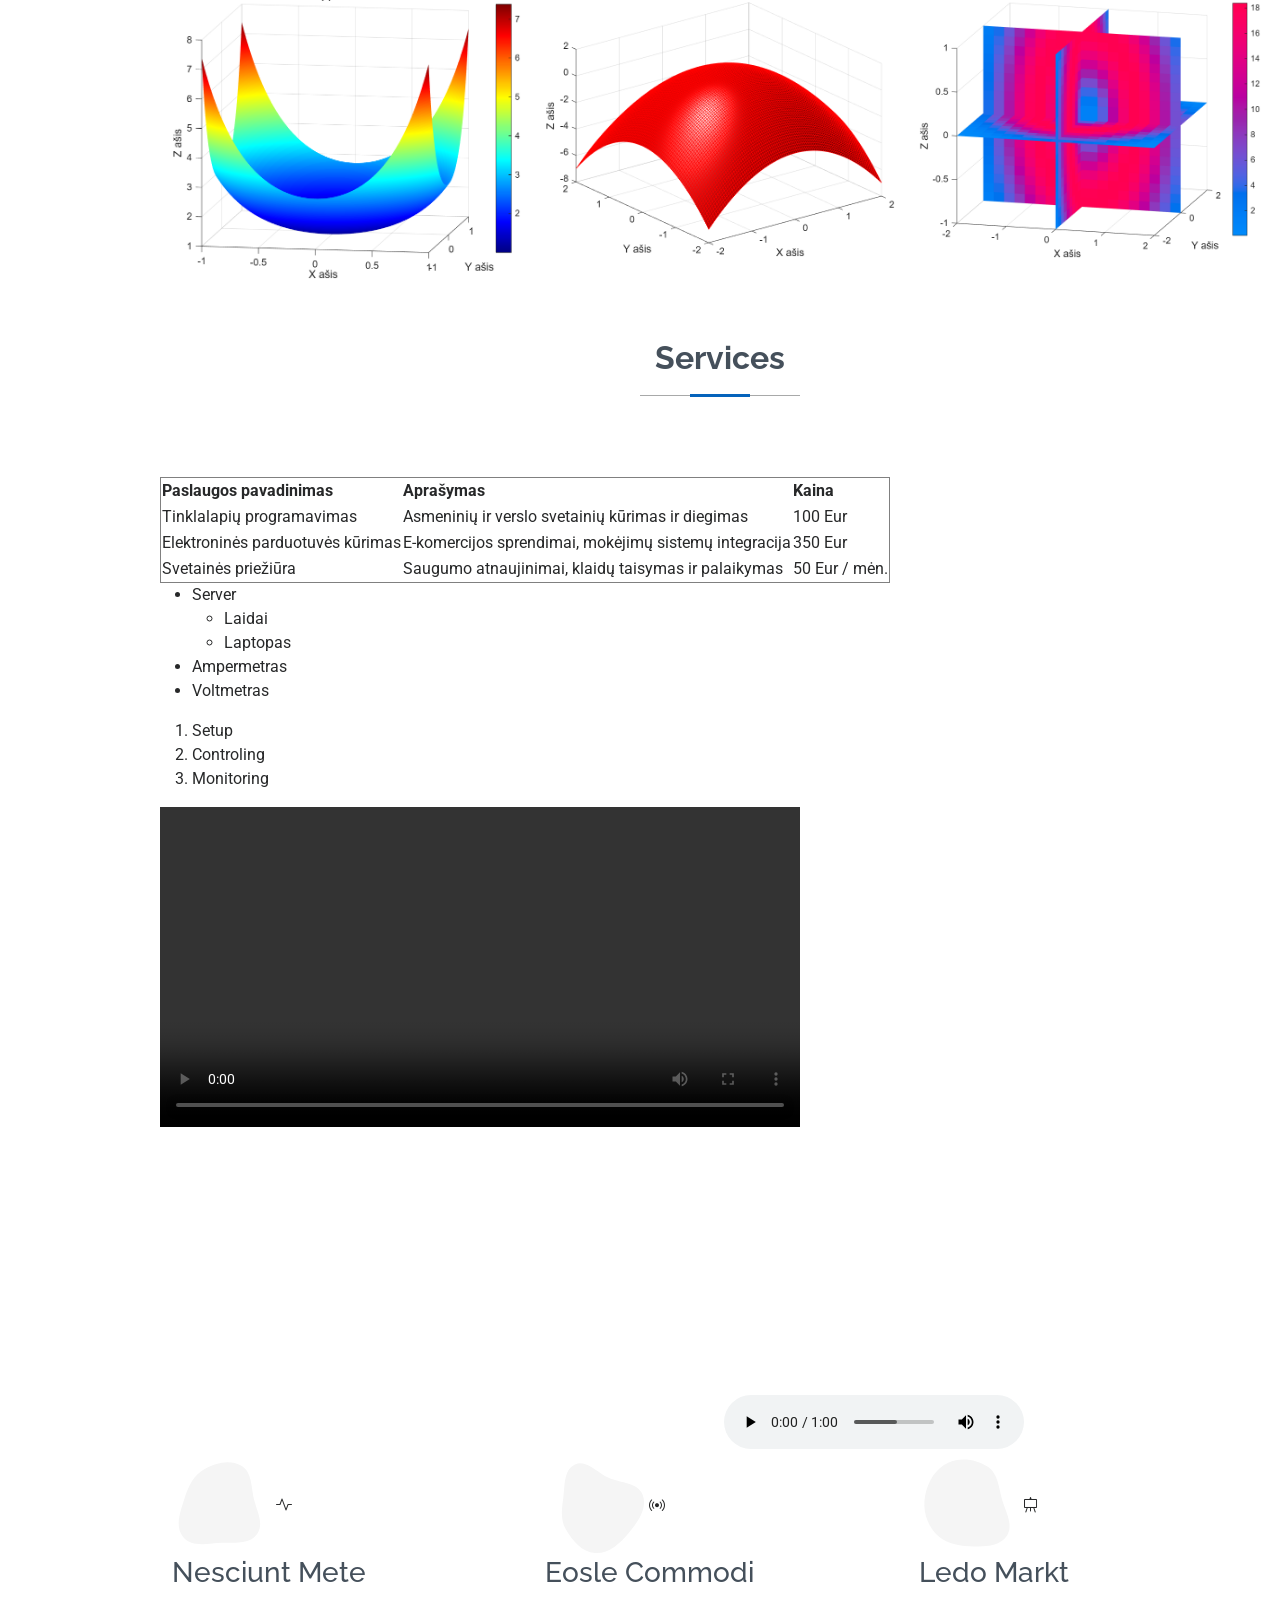
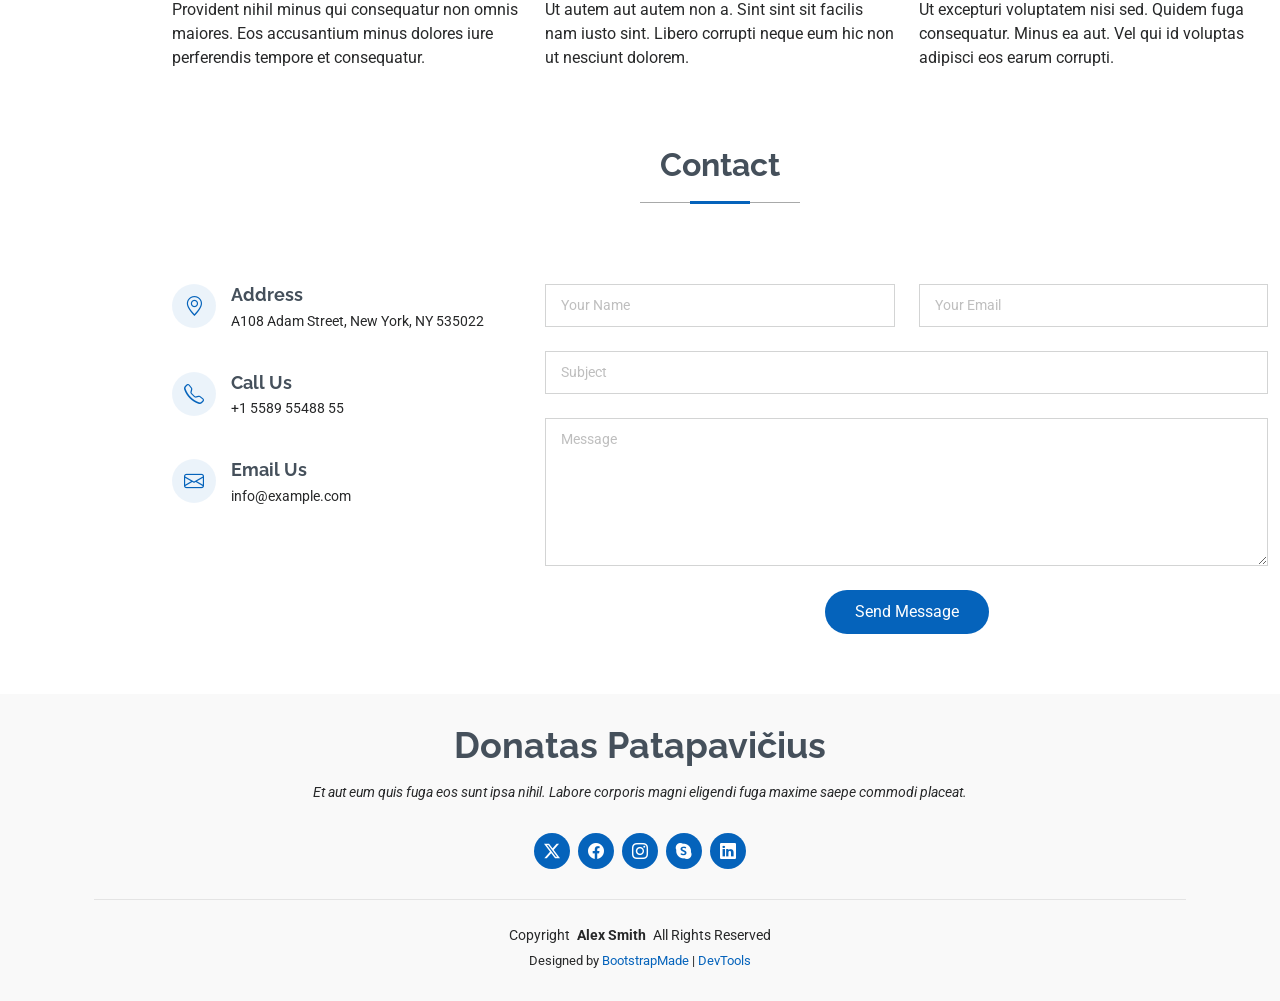
==== commit a31fc406: "new" ====
--- a/index.html
+++ b/index.html
@@ -27,6 +27,7 @@
 
   <!-- Main CSS File -->
   <link href="assets/css/main.css" rel="stylesheet">
+  <link href="assets/css/custom.css" rel="stylesheet">
 
   <!-- =======================================================
   * Template Name: MyResume
@@ -243,26 +244,14 @@
           <div class="col-lg-6" data-aos="fade-up" data-aos-delay="200">
             <h3 class="resume-title">Professional Experience</h3>
             <div class="resume-item">
-              <h4>Senior graphic design specialist</h4>
-              <h5>2019 - Present</h5>
-              <p><em>Experion, New York, NY </em></p>
+              <h4>Electronics Engineer</h4>
+              <h5>2021 - Present</h5>
+              <p><em>Vilnius, Lietuva, Lt </em></p>
               <ul>
-                <li>Lead in the design, development, and implementation of the graphic, layout, and production communication materials</li>
-                <li>Delegate tasks to the 7 members of the design team and provide counsel on all aspects of the project. </li>
-                <li>Supervise the assessment of all graphic materials in order to ensure quality and accuracy of the design</li>
+              <li>Lead in the design, development, and implementation of the Microcontlers of tomorow</li>
+                <li>Delegate tasks to the 7 members of the instalation team and provide counsel on all aspects on the job. </li>
+                <li>Supervise the assessment of all material and work quality</li>
                 <li>Oversee the efficient use of production project budgets ranging from $2,000 - $25,000</li>
-              </ul>
-            </div><!-- Edn Resume Item -->
-
-            <div class="resume-item">
-              <h4>Graphic design specialist</h4>
-              <h5>2017 - 2018</h5>
-              <p><em>Stepping Stone Advertising, New York, NY</em></p>
-              <ul>
-                <li>Developed numerous marketing programs (logos, brochures,infographics, presentations, and advertisements).</li>
-                <li>Managed up to 5 projects or tasks at a given time while under pressure</li>
-                <li>Recommended and consulted with clients on the most appropriate graphic design</li>
-                <li>Created 4+ design presentations and proposals a month for clients and account managers</li>
               </ul>
             </div><!-- Edn Resume Item -->
 
@@ -295,16 +284,6 @@
           </ul><!-- End Portfolio Filters -->
 
           <div class="row gy-4 isotope-container" data-aos="fade-up" data-aos-delay="200">
-
-            <div class="col-lg-4 col-md-6 portfolio-item isotope-item filter-app">
-              <img src="assets/img/masonry-portfolio/masonry-portfolio-1.jpg" class="img-fluid" alt="">
-              <div class="portfolio-info">
-                <h4>App 1</h4>
-                <p>Lorem ipsum, dolor sit</p>
-                <a href="assets/img/masonry-portfolio/masonry-portfolio-1.jpg" title="App 1" data-gallery="portfolio-gallery-app" class="glightbox preview-link"><i class="bi bi-zoom-in"></i></a>
-                <a href="" title="More Details" class="details-link"><i class="bi bi-link-45deg"></i></a>
-              </div>
-            </div><!-- End Portfolio Item -->
 
             <div class="col-lg-4 col-md-6 portfolio-item isotope-item filter-product">
               <img src="assets/img/figura.png" class="img-fluid" alt="">
@@ -316,16 +295,6 @@
               </div>
             </div><!-- End Portfolio Item -->
 
-            <div class="col-lg-4 col-md-6 portfolio-item isotope-item filter-branding">
-              <img src="assets/img/masonry-portfolio/masonry-portfolio-3.jpg" class="img-fluid" alt="">
-              <div class="portfolio-info">
-                <h4>Branding 1</h4>
-                <p>Lorem ipsum, dolor sit</p>
-                <a href="assets/img/masonry-portfolio/masonry-portfolio-3.jpg" title="Branding 1" data-gallery="portfolio-gallery-branding" class="glightbox preview-link"><i class="bi bi-zoom-in"></i></a>
-                <a href="" title="More Details" class="details-link"><i class="bi bi-link-45deg"></i></a>
-              </div>
-            </div><!-- End Portfolio Item -->
-
             <div class="col-lg-4 col-md-6 portfolio-item isotope-item filter-app">
               <img src="assets/img/figura2.png" class="img-fluid" alt="">
               <div class="portfolio-info">
@@ -336,52 +305,12 @@
               </div>
             </div><!-- End Portfolio Item -->
 
-            <div class="col-lg-4 col-md-6 portfolio-item isotope-item filter-product">
-              <img src="assets/img/masonry-portfolio/masonry-portfolio-5.jpg" class="img-fluid" alt="">
-              <div class="portfolio-info">
-                <h4>Product 2</h4>
-                <p>Lorem ipsum, dolor sit</p>
-                <a href="assets/img/masonry-portfolio/masonry-portfolio-5.jpg" title="Product 2" data-gallery="portfolio-gallery-product" class="glightbox preview-link"><i class="bi bi-zoom-in"></i></a>
-                <a href="" title="More Details" class="details-link"><i class="bi bi-link-45deg"></i></a>
-              </div>
-            </div><!-- End Portfolio Item -->
-
             <div class="col-lg-4 col-md-6 portfolio-item isotope-item filter-branding">
               <img src="assets/img/figura3.png" class="img-fluid" alt="">
               <div class="portfolio-info">
                 <h4>f(x,y,z) = sin((x^2+y^2+z^2)/20) \cdot e^{-(x^2+y^2+z^2)}</h4>
                 <p>Turio grafikas pavaizudotas 3D</p>
                 <a href="assets/img/masonry-portfolio/masonry-portfolio-6.jpg" title="Branding 2" data-gallery="portfolio-gallery-branding" class="glightbox preview-link"><i class="bi bi-zoom-in"></i></a>
-                <a href="" title="More Details" class="details-link"><i class="bi bi-link-45deg"></i></a>
-              </div>
-            </div><!-- End Portfolio Item -->
-
-            <div class="col-lg-4 col-md-6 portfolio-item isotope-item filter-app">
-              <img src="assets/img/masonry-portfolio/masonry-portfolio-7.jpg" class="img-fluid" alt="">
-              <div class="portfolio-info">
-                <h4>App 3</h4>
-                <p>Lorem ipsum, dolor sit</p>
-                <a href="assets/img/masonry-portfolio/masonry-portfolio-7.jpg" title="App 3" data-gallery="portfolio-gallery-app" class="glightbox preview-link"><i class="bi bi-zoom-in"></i></a>
-                <a href="" title="More Details" class="details-link"><i class="bi bi-link-45deg"></i></a>
-              </div>
-            </div><!-- End Portfolio Item -->
-
-            <div class="col-lg-4 col-md-6 portfolio-item isotope-item filter-product">
-              <img src="assets/img/masonry-portfolio/masonry-portfolio-8.jpg" class="img-fluid" alt="">
-              <div class="portfolio-info">
-                <h4>Product 3</h4>
-                <p>Lorem ipsum, dolor sit</p>
-                <a href="assets/img/masonry-portfolio/masonry-portfolio-8.jpg" title="Product 3" data-gallery="portfolio-gallery-product" class="glightbox preview-link"><i class="bi bi-zoom-in"></i></a>
-                <a href="" title="More Details" class="details-link"><i class="bi bi-link-45deg"></i></a>
-              </div>
-            </div><!-- End Portfolio Item -->
-
-            <div class="col-lg-4 col-md-6 portfolio-item isotope-item filter-branding">
-              <img src="assets/img/masonry-portfolio/masonry-portfolio-9.jpg" class="img-fluid" alt="">
-              <div class="portfolio-info">
-                <h4>Branding 3</h4>
-                <p>Lorem ipsum, dolor sit</p>
-                <a href="assets/img/masonry-portfolio/masonry-portfolio-9.jpg" title="Branding 2" data-gallery="portfolio-gallery-branding" class="glightbox preview-link"><i class="bi bi-zoom-in"></i></a>
                 <a href="" title="More Details" class="details-link"><i class="bi bi-link-45deg"></i></a>
               </div>
             </div><!-- End Portfolio Item -->
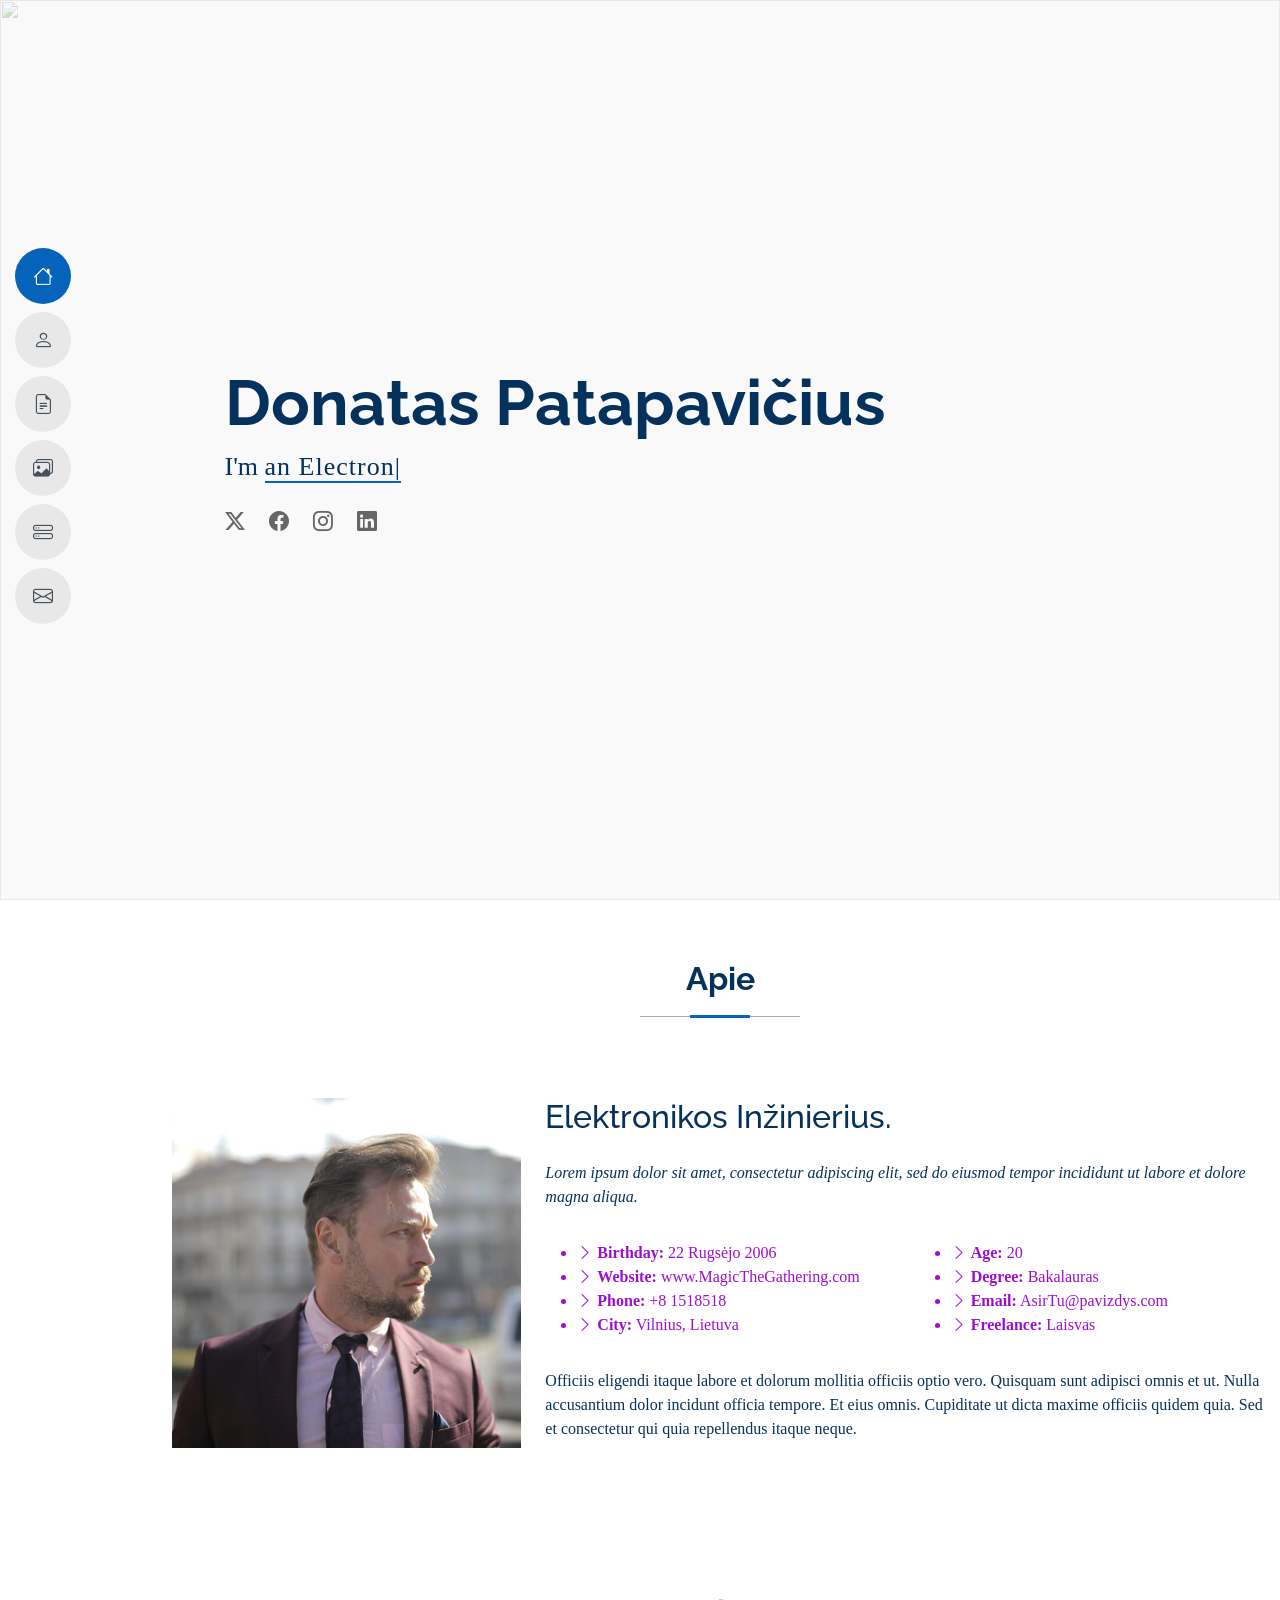
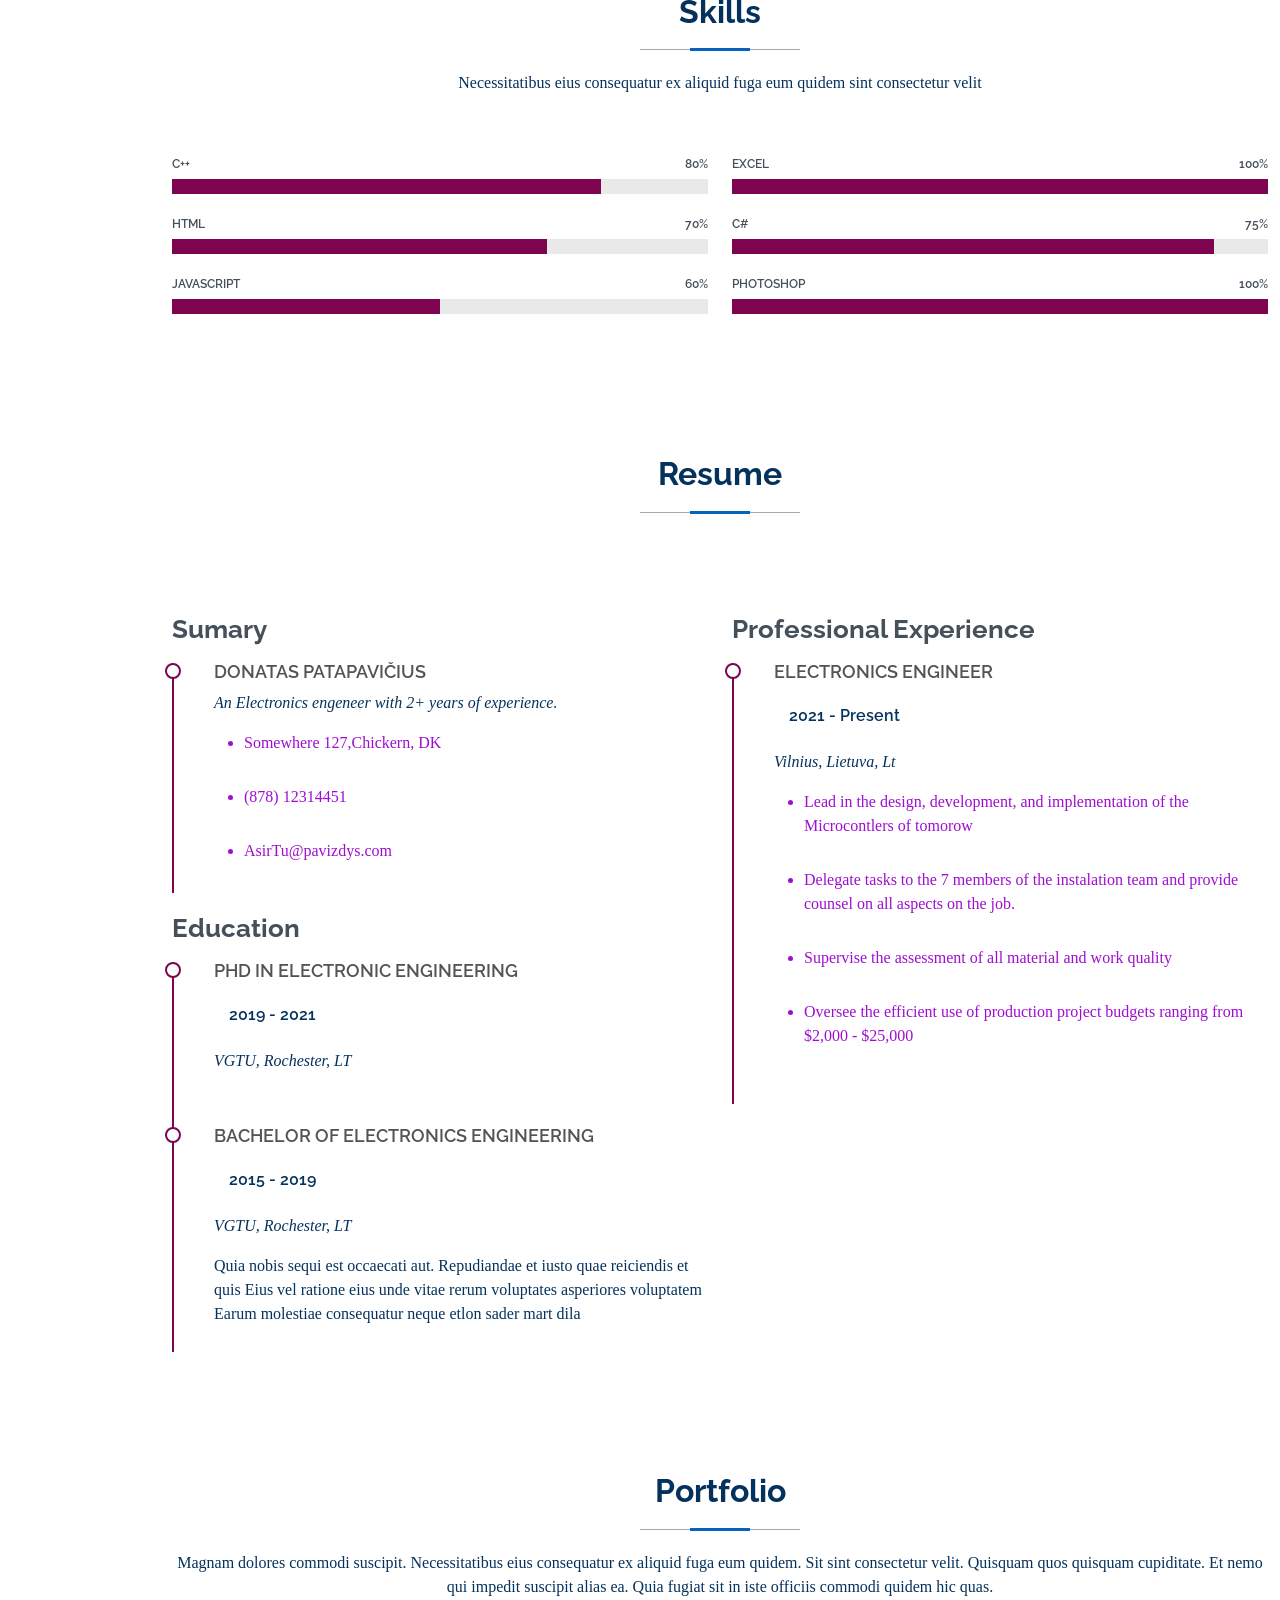
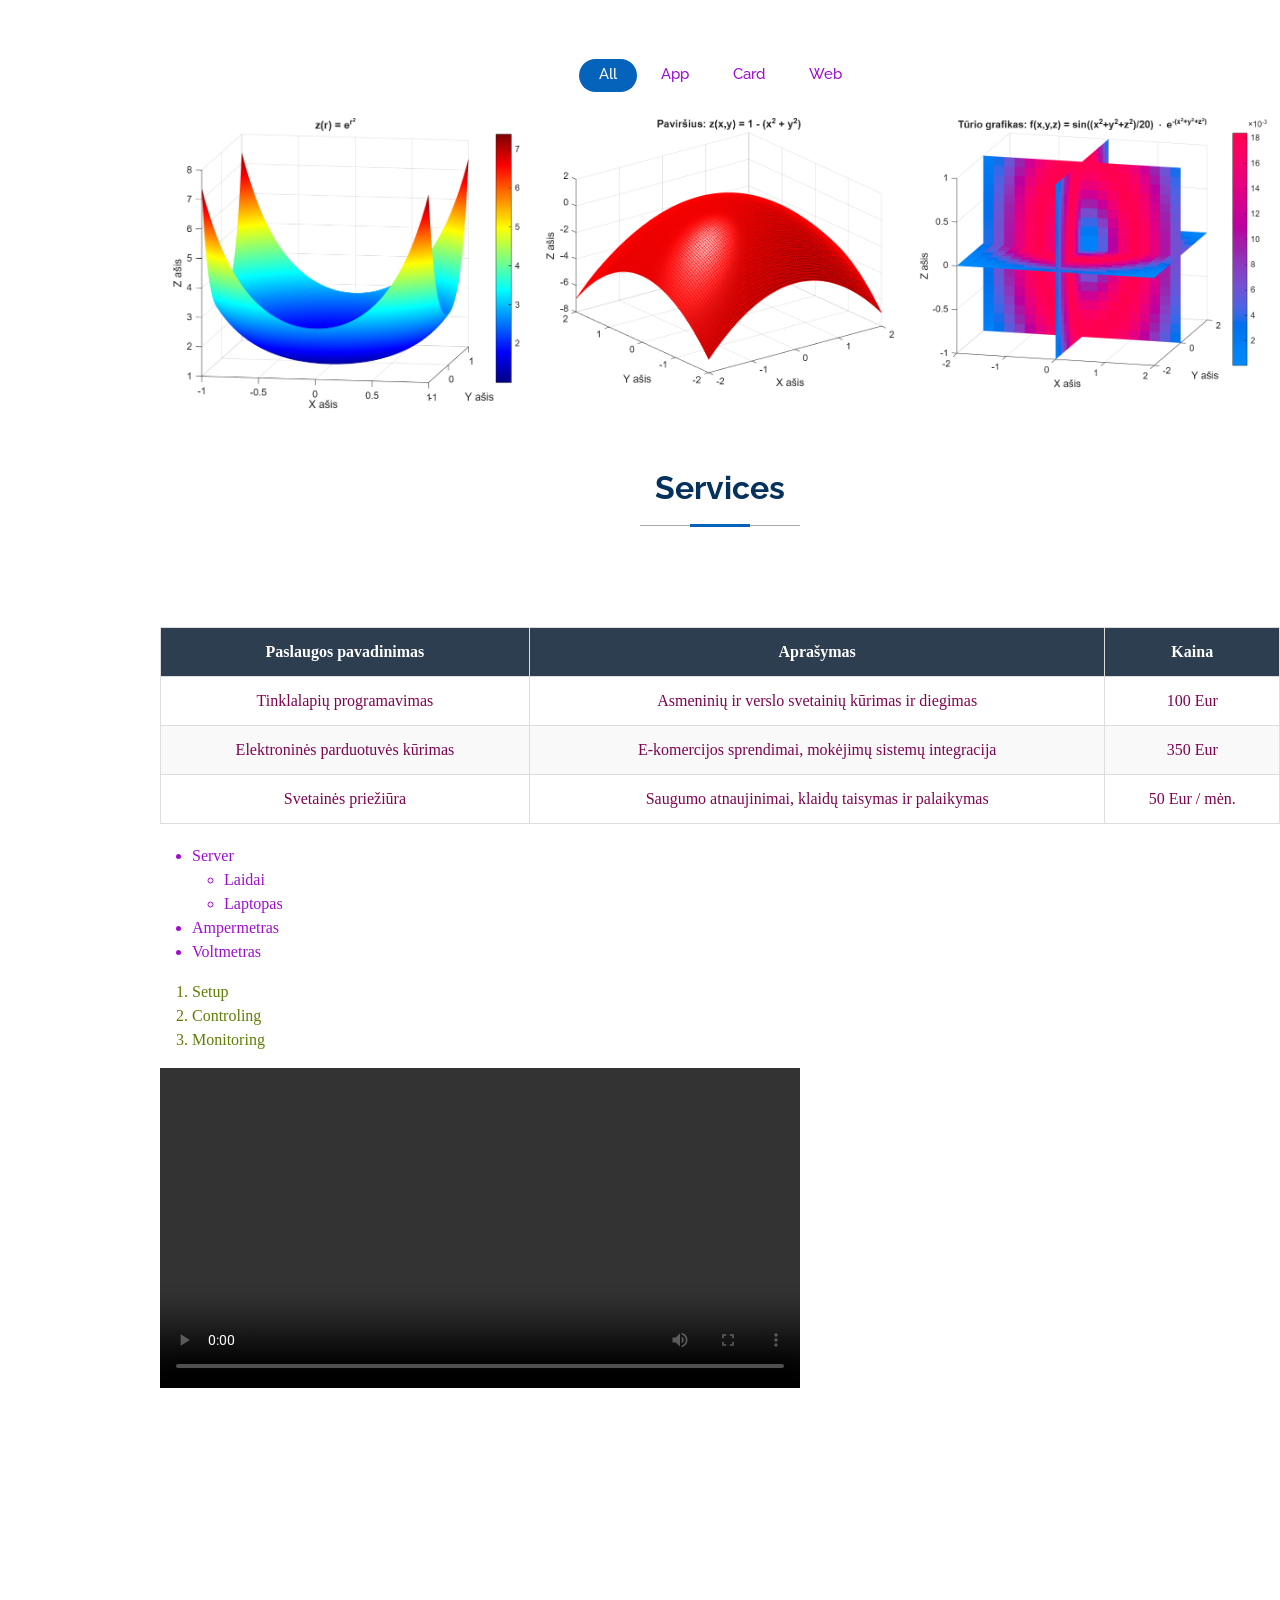
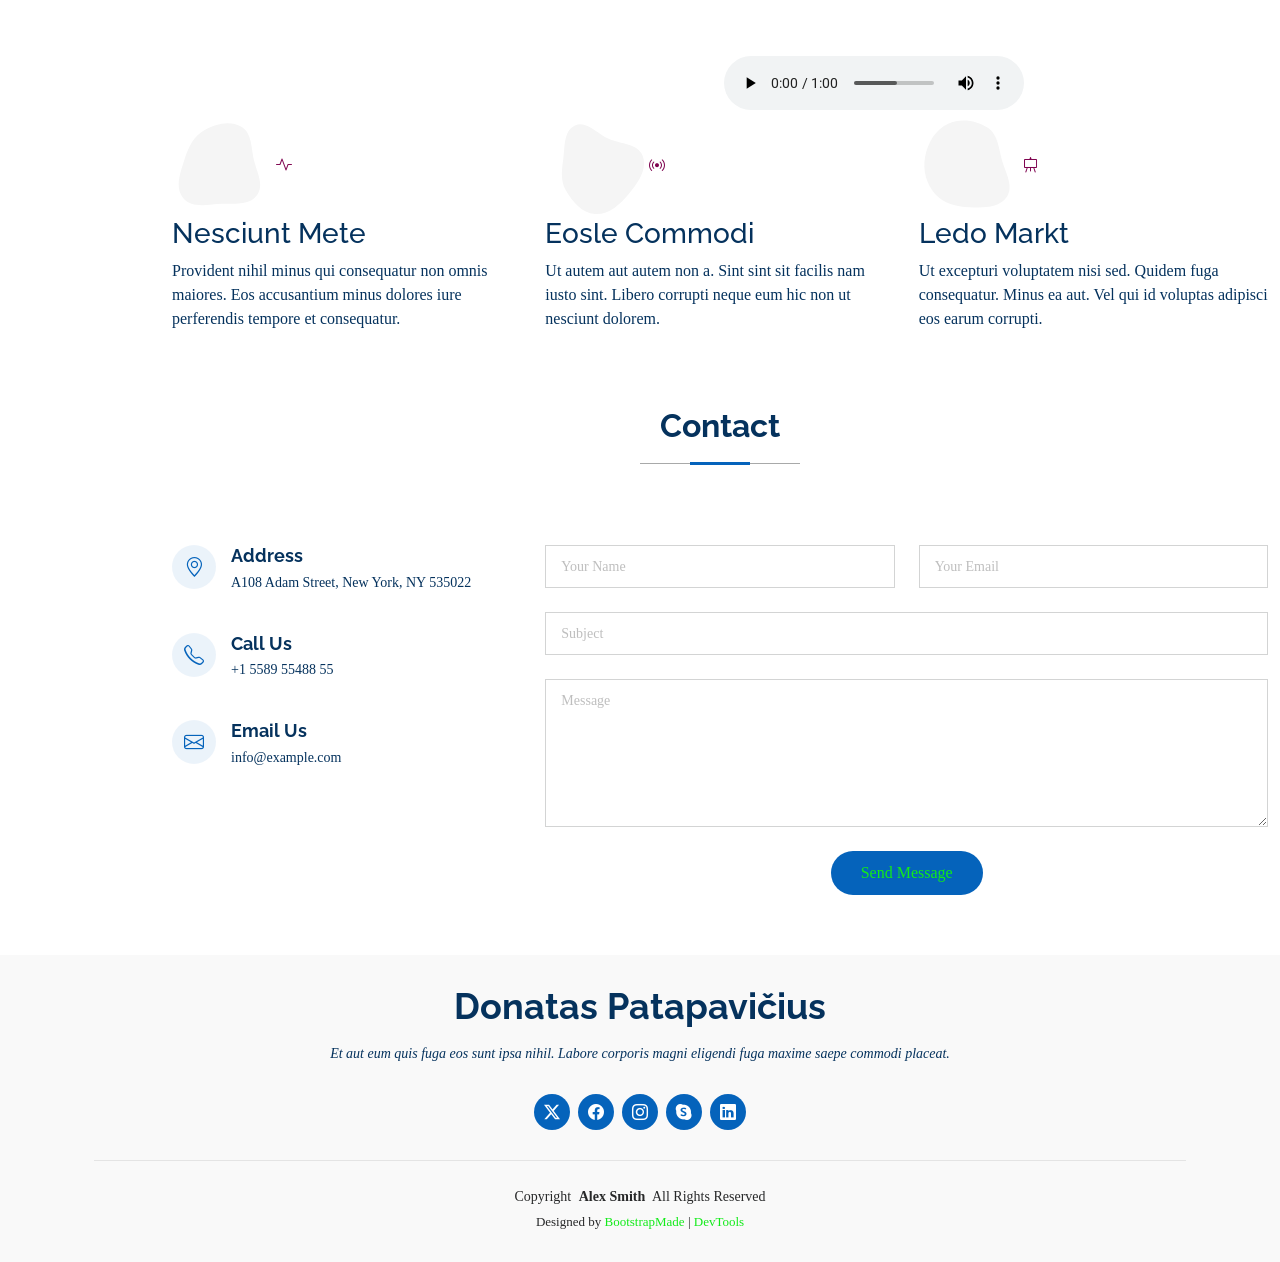
==== commit 4028ff41: "new" ====
--- a/index.html
+++ b/index.html
@@ -160,7 +160,7 @@
             </div><!-- End Skills Item -->
 
             <div class="progress">
-              <span class="skill"><span>JavaScript</span> <i class="val">50%</i></span>
+              <span class="skill"><span>JavaScript</span> <i class="val">60%</i></span>
               <div class="progress-bar-wrap">
                 <div class="progress-bar" role="progressbar" aria-valuenow="50" aria-valuemin="0" aria-valuemax="100"></div>
               </div>
--- a/assets/css/custom.css
+++ b/assets/css/custom.css
@@ -0,0 +1,132 @@
+body {
+    font-family: cursive;
+    color: #7f0450;
+}
+h1, h2, h3, h4, h5, h6 {
+    color: #05325d;
+}
+p {
+    color: #05325d;
+}
+a {
+    color: #12eb19;
+}
+a:hover {
+    color: #e74c3c;
+}
+a:active{
+    color: #e74c3c;
+}
+
+.contact .php-email-form button[type=submit] {
+  color: #12eb19;
+  background: var(--accent-color);
+  border: 0;
+  padding: 10px 30px;
+  transition: 0.4s;
+  border-radius: 50px;
+}
+
+.contact .php-email-form button[type=submit]:hover {
+  background: color-mix(in srgb, var(--accent-color), transparent 25%);
+}
+
+.scroll-top i {
+  font-size: 24px;
+  color: #12eb19;
+  line-height: 0;
+}
+
+.scroll-top:hover {
+  background-color: color-mix(in srgb, var(--accent-color), transparent 20%);
+  color: var(--contrast-color);
+}
+
+.scroll-top.active {
+  visibility: visible;
+  opacity: 1;
+  bottom: 15px;
+}
+
+.about .content ul {
+  list-style: none;
+  padding: 10px;
+}
+.resume .resume-item h5 {
+  font-size: 16px;
+  padding: 15px 15px;
+  display: inline-block;
+  font-weight: 600;
+  margin-bottom: 10px;
+}
+
+.resume .resume-item ul {
+  padding-left: 30px;
+}
+
+.resume .resume-item ul li {
+  padding-bottom: 30px;
+}
+
+.resume .resume-item:last-child {
+  padding-bottom: 10px;
+}
+
+.skills .progress-bar-wrap {
+  background: color-mix(#fe56bb, transparent 90%);
+  height: 15px;
+}
+
+.skills .progress-bar {
+  width: 2px;
+  height: 15px;
+  transition: 15s;
+  background-color: #7f0450;
+}
+
+.resume .resume-item {
+  padding: 0 0 40px 40px;
+  margin-top: -2px;
+  border-left: 2px solid #7f0450;
+  position: relative;
+}
+.resume .resume-item::before {
+  content: "";
+  position: absolute;
+  width: 16px;
+  height: 16px;
+  border-radius: 50px;
+  left: -9px;
+  top: 0;
+  background: var(--background-color);
+  border: 2px solid #7f0450;
+}
+
+ul{
+  color: #9f0ed0;
+}
+ol{
+  color: #5f7d04;
+}
+
+table {
+    width: 100%;
+    margin: 20px 0;
+    background-color: #ffffff;
+}
+
+th, td {
+    padding: 12px 15px;
+    text-align: center;
+    border: 1px solid #ddd;
+}
+
+th {
+    background-color: #2c3e50;
+    color: #ffffff;
+    font: italic;
+}
+
+tr:nth-child(even) {
+    background-color: #f9f9f9;
+}
